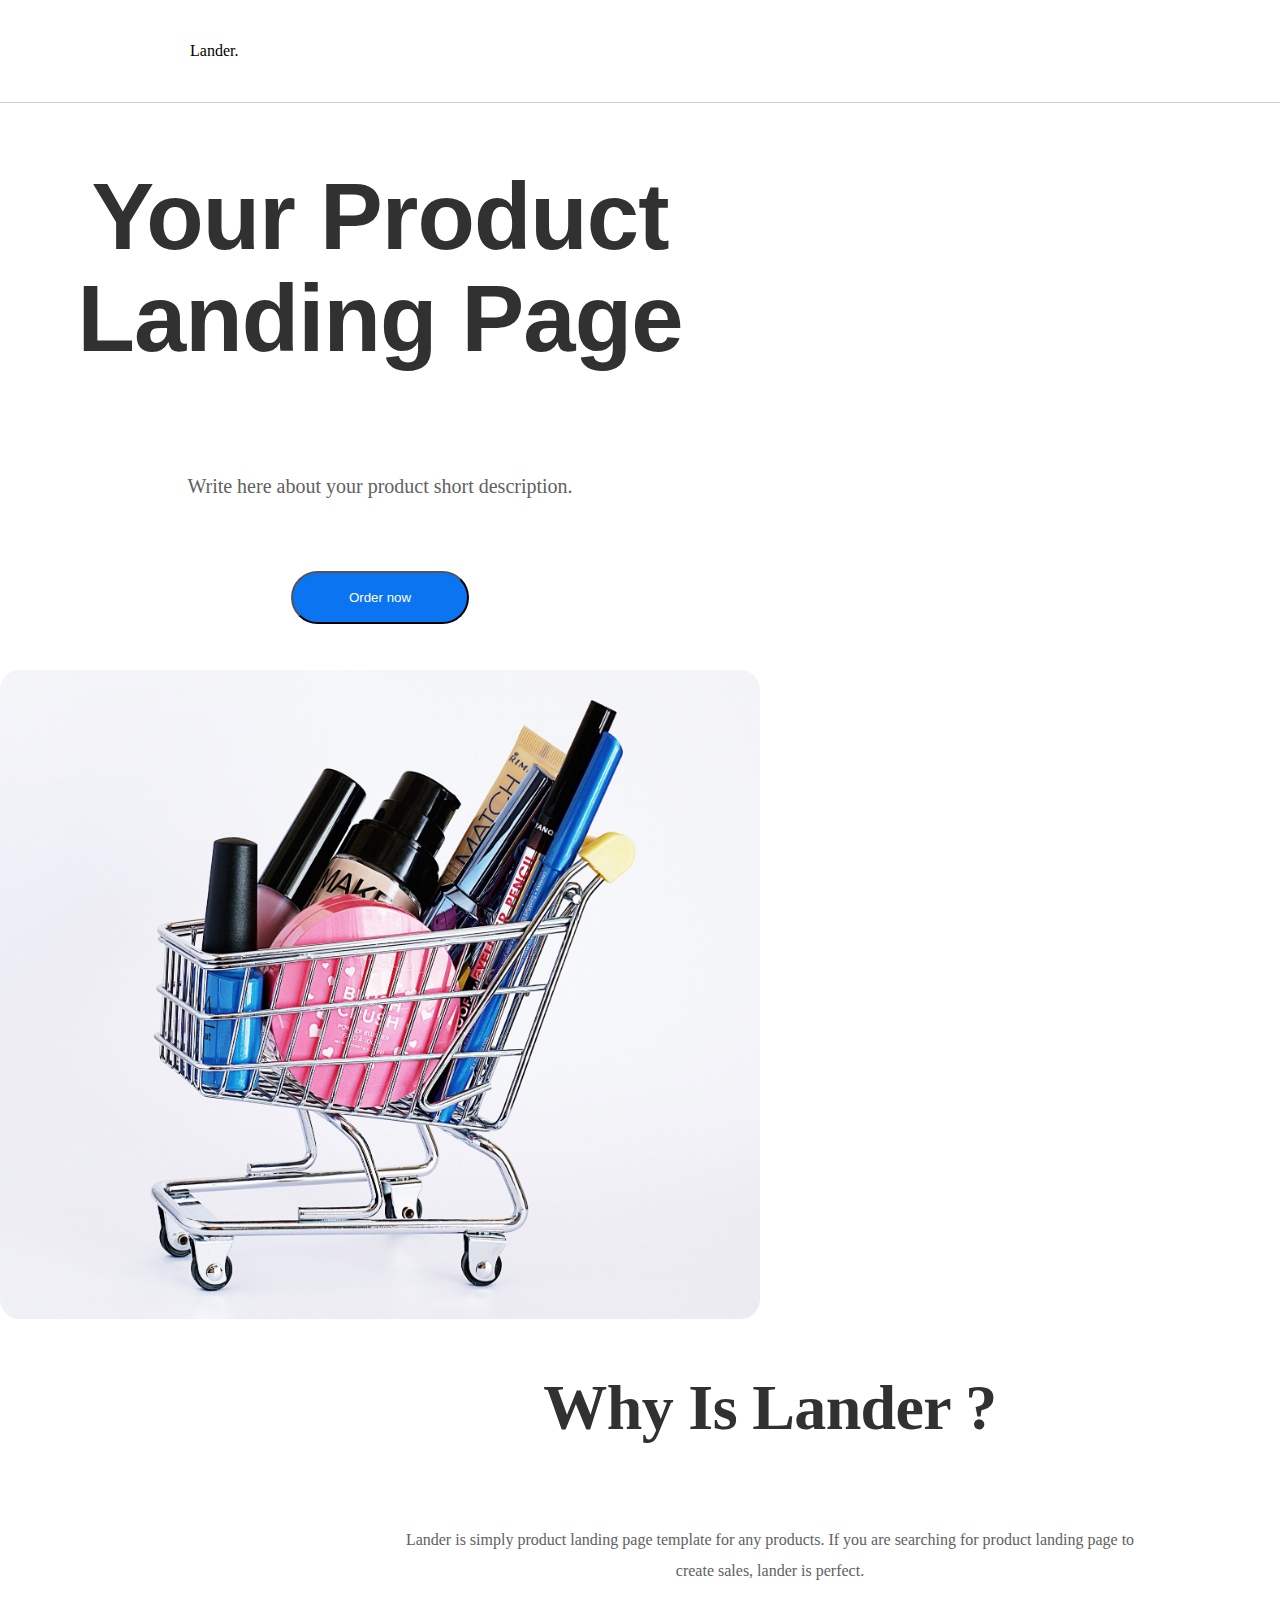
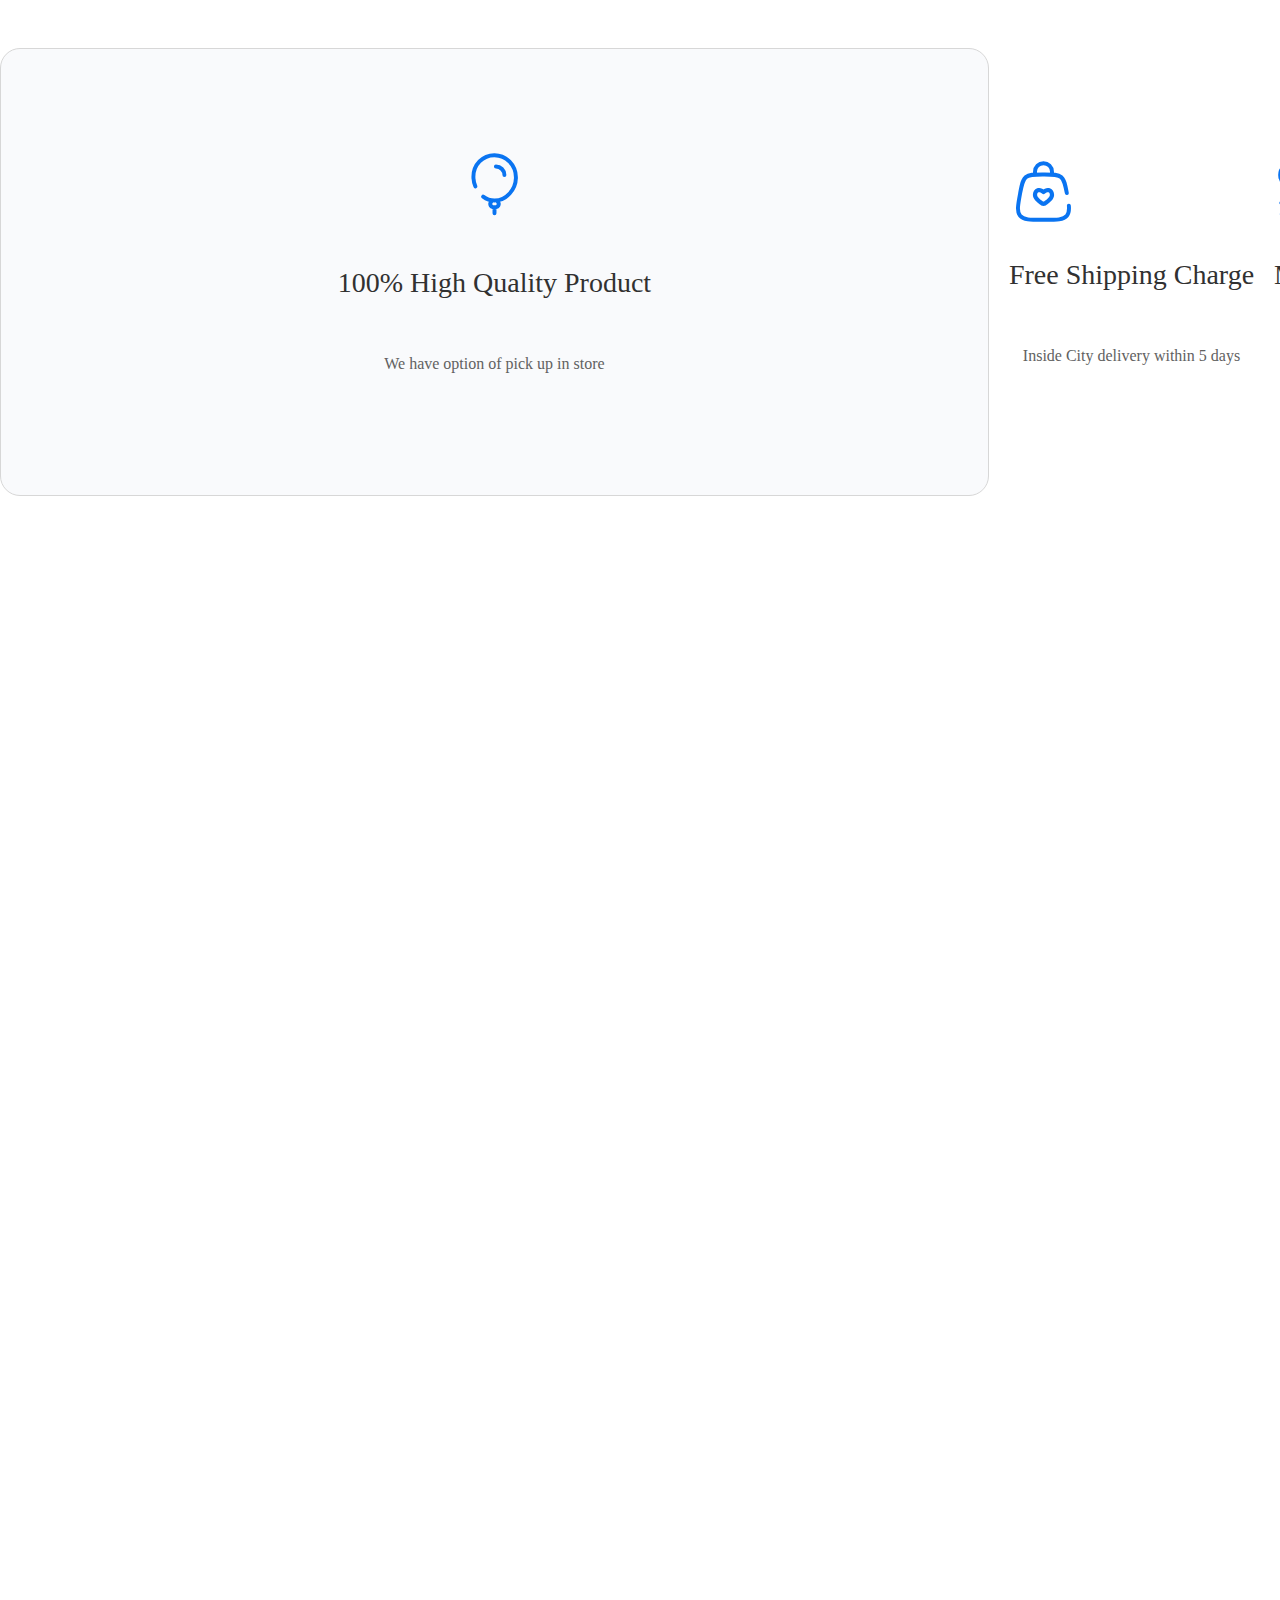
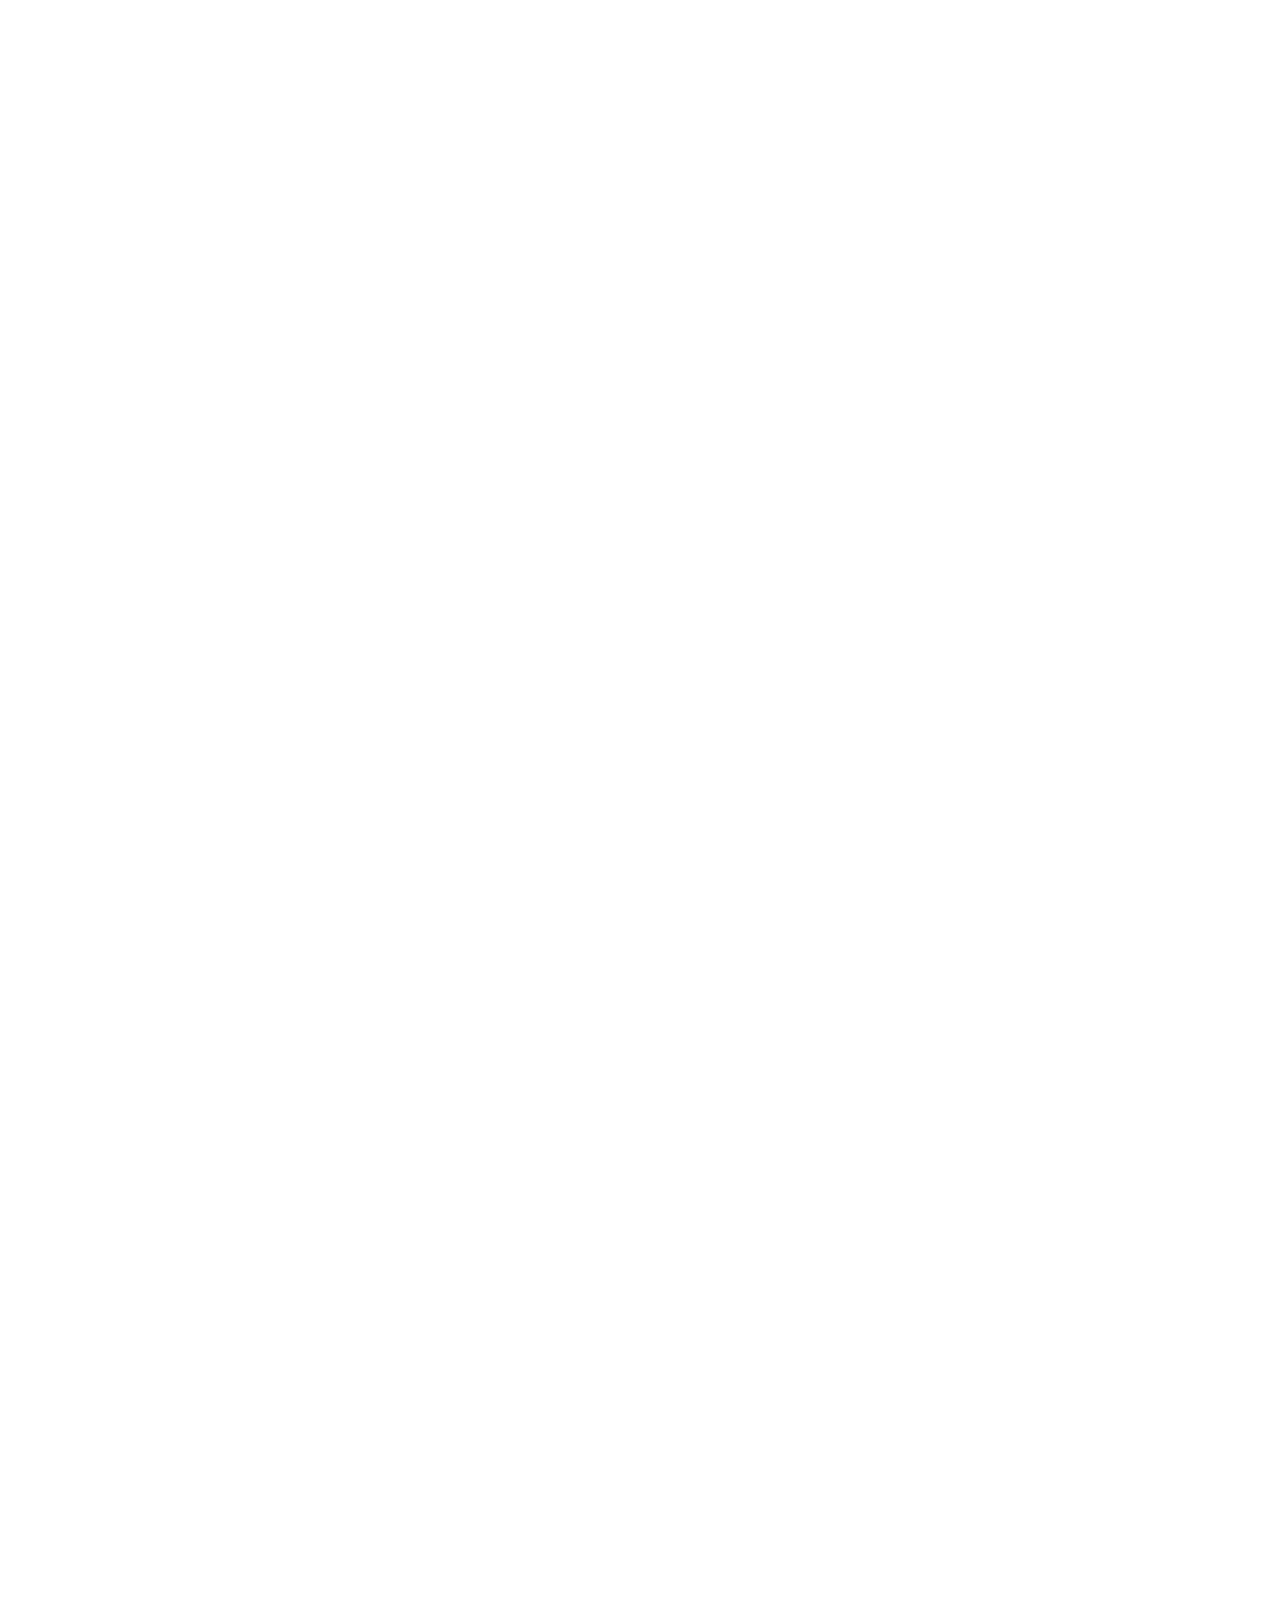
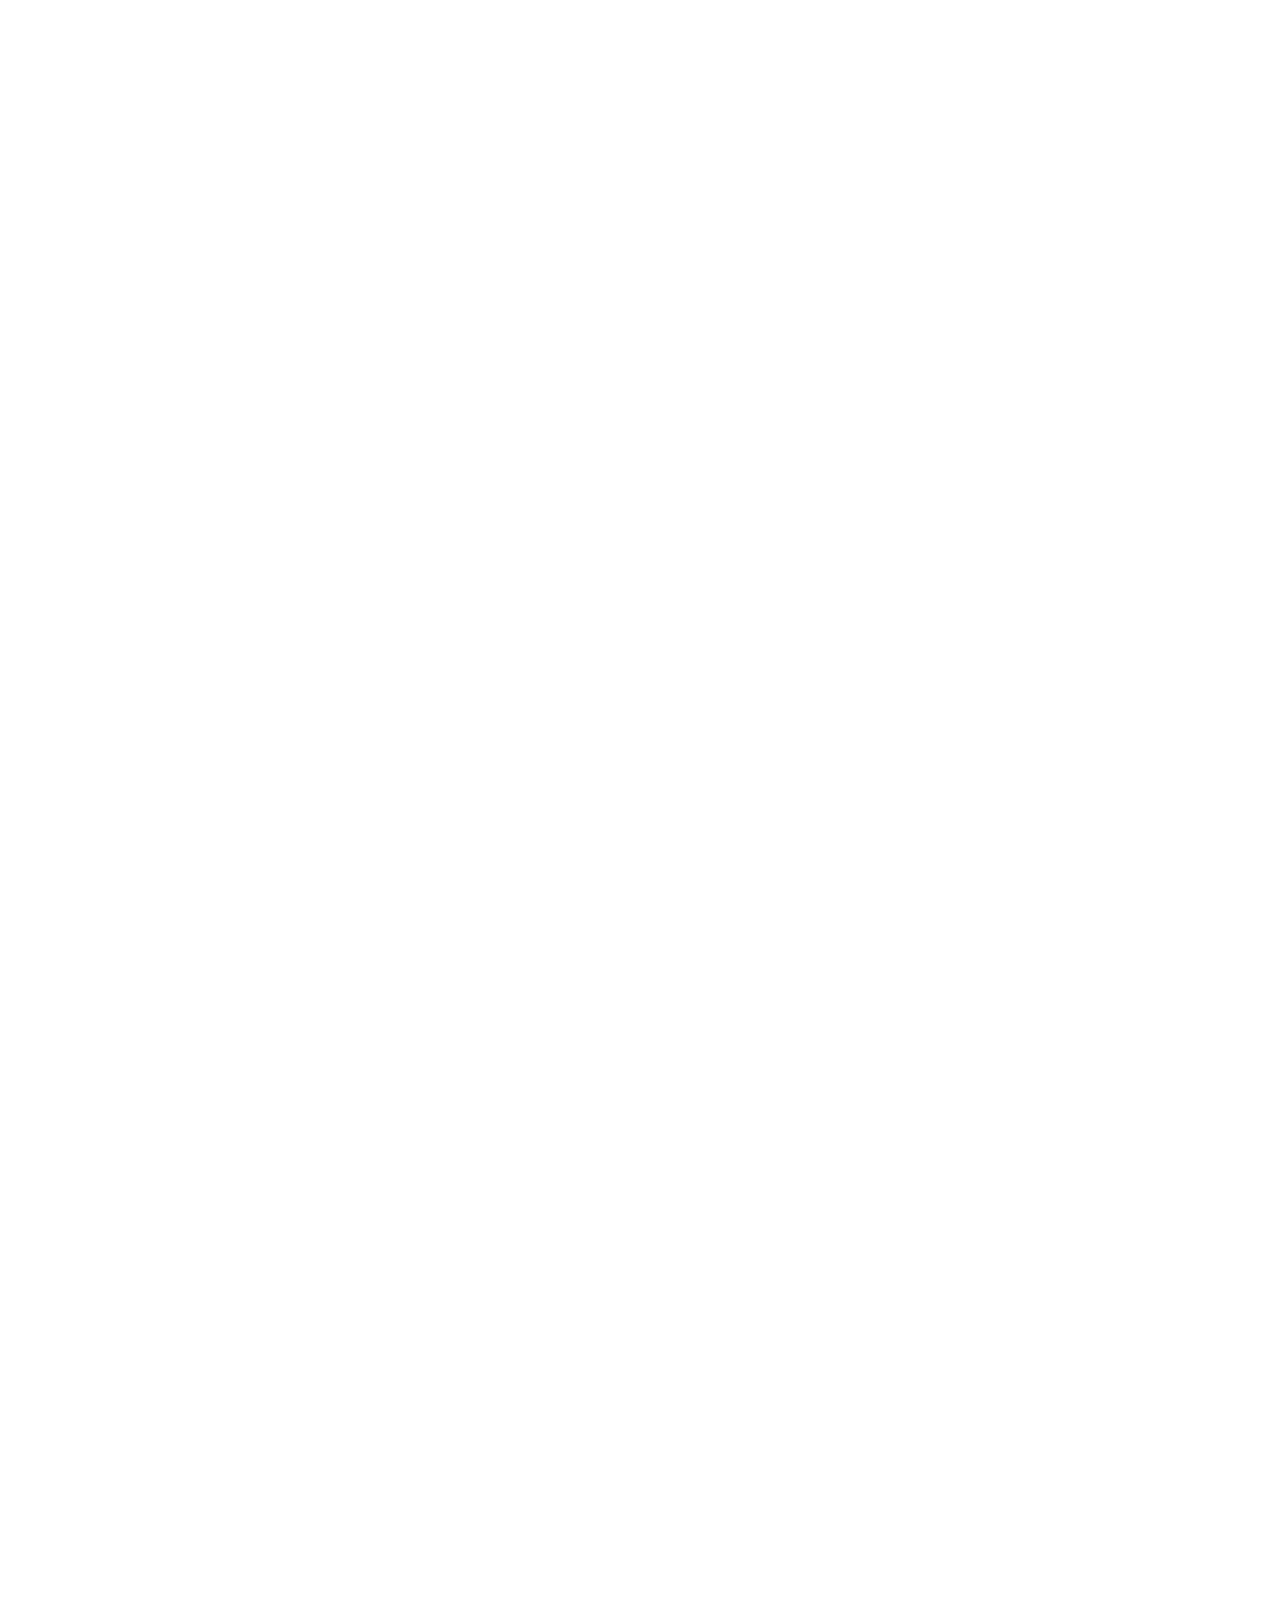
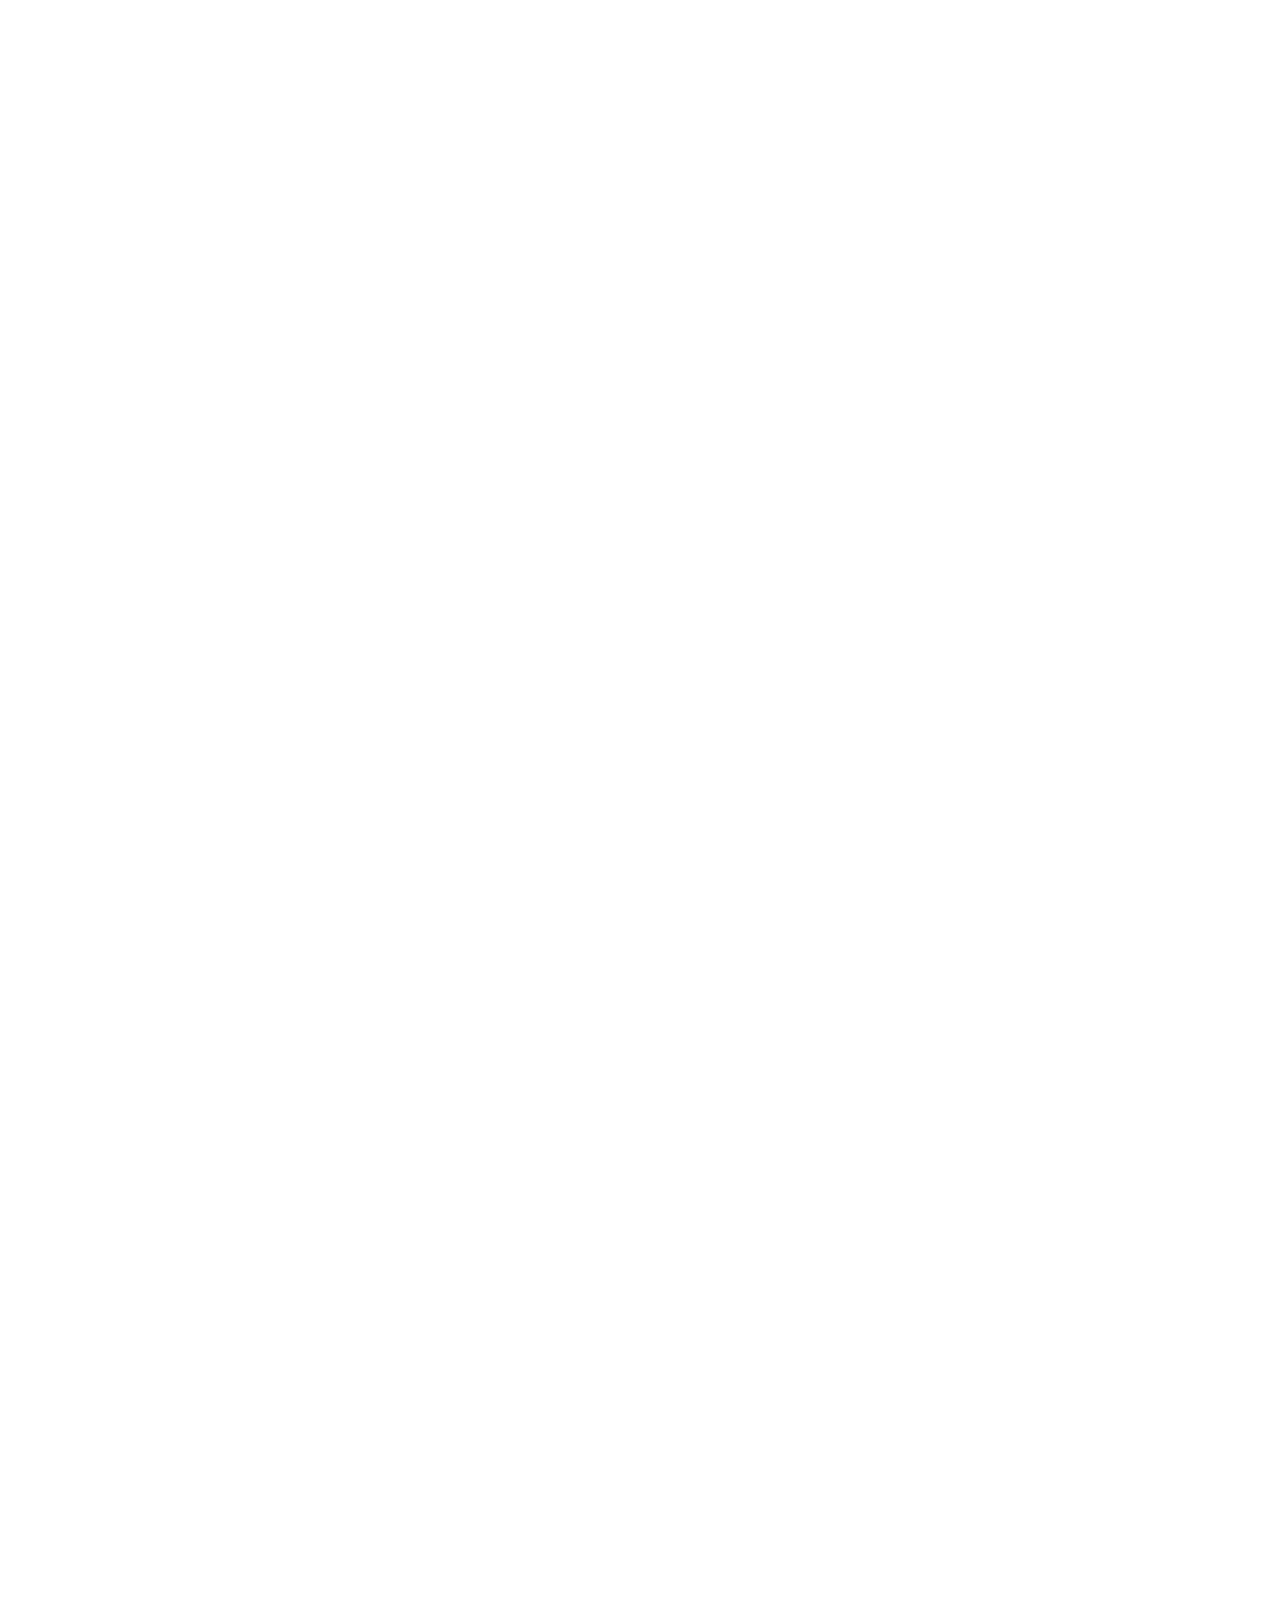
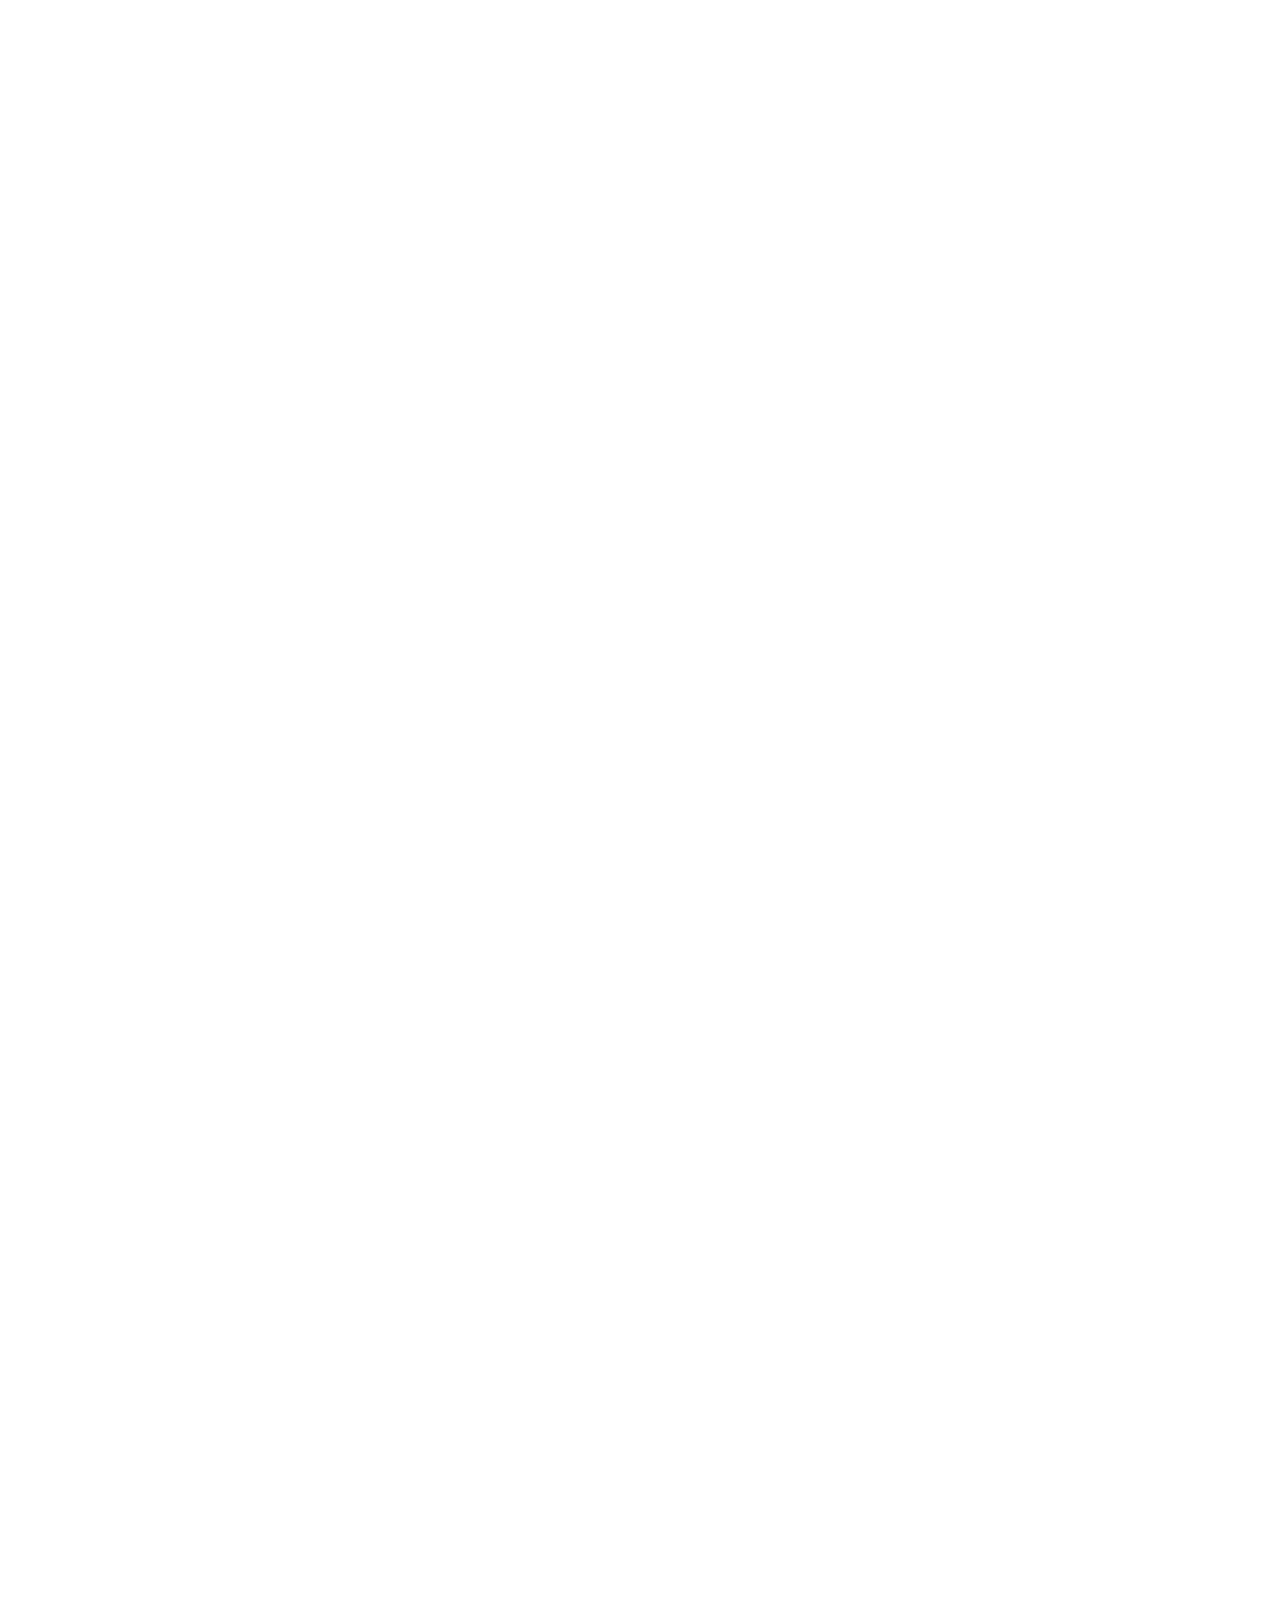
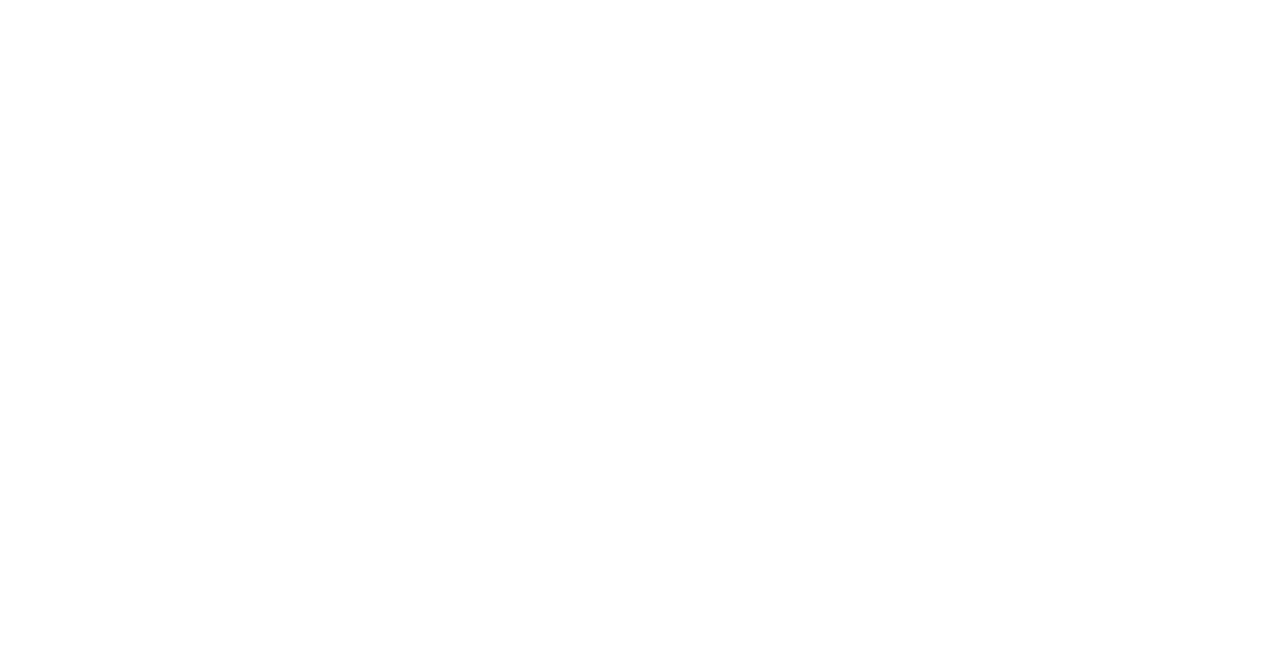
==== index2.html @ fe7ae841 "Restarted figma page" ====
<!DOCTYPE html>
<html lang="en">
<head>
    <meta charset="UTF-8">
    <meta name="viewport" content="width=device-width, initial-scale=1.0">
    <title>Figma Landing Page</title>
    <link rel="stylesheet" href="./styles2.css">
</head>
<body> <!-- 02_Lander -->
    <nav class="navbar">
        <div class="logo">
            Lander.
        </div>
        <div class="nav">
            <a href="">Home</a>
            <a href="">About</a>
            <a href="">Reviews</a>
            <a href="">Video</a>
            <a href="">Features</a>
            <a href="">Products</a>
            <a href="">Faqs</a>
            <a href="">Contact</a>
        </div>
    </nav>
    <div class="product_landing">
        <div class="product_landing--text_content">
            <div class="product_landing--text">
                <h1 class="product_landing--heading">Your Product Landing Page</h1>
                <p class="product_landing--paragraph">Write here about your product short description.</p>
            </div>
            <button class="product_landing--button">
                Order now
            </button>
            <img src="./images/shopping-cart-full-size.jpeg" alt="shopping cart" class="product_landing--image">
        </div>
    </div>
    <div class="why_is_lander">
        <div class="why_is_lander--text_content">
            <div class="why_is_lander--text">
                <h2 class="why_is_lander--heading">Why is lander ?</h2>
                <p class="why_is_lander--paragraph">
                    Lander is simply product landing page template for any products. If you are searching for product landing page to create
                    sales, lander is perfect.
                </p>
            </div>
        </div>
        <div class="why_is_lander--features">
            <div class="why_is_lander--features_box">
                <svg class="why_is_lander--features_box--icon" 
                    xmlns="http://www.w3.org/2000/svg" width="70" height="69" viewBox="0 0 70 69" fill="none">
                    <path
                        d="M23.4923 47.7458C26.7985 50.2183 30.7315 51.7133 34.9923 51.7507C46.9005 51.8485 56.825 40.4807 56.7273 28.1872C56.6324 15.8995 46.9005 5.84847 34.9923 5.75072C23.084 5.65297 13.5074 15.5372 13.6023 27.8307C13.6388 31.1091 14.3064 34.3498 15.5688 37.3757"
                        stroke="#0A74F1" stroke-width="4" stroke-linecap="round" />
                    <path
                        d="M45.0623 25.875C45.0361 23.5956 44.119 21.417 42.5072 19.8051C40.8953 18.1932 38.7166 17.2761 36.4373 17.25M34.9998 58.5063C35.9226 58.5063 36.3855 58.5062 36.7046 58.443C38.5849 58.075 39.7263 56.2235 39.1714 54.4467C39.0765 54.1449 38.858 53.751 38.421 52.9661M34.9998 58.5063C34.0769 58.5063 33.614 58.5062 33.2949 58.443C31.4146 58.075 30.2733 56.2235 30.8281 54.4467C30.923 54.1449 31.1415 53.751 31.5785 52.9661M34.9998 58.5063V64.6875"
                        stroke="#0A74F1" stroke-width="4" stroke-linecap="round" />
                </svg>
                <div class="why_is_lander--features_box--text">
                    <h3 class="why_is_lander--features_box--heading">100% high quality product</h3>
                    <p class="why_is_lander--features_box--paragraph">
                        We have option of pick up in store
                    </p>
                </div>
            </div>
            <div class="why_is_lander--features-box">
                <svg class="why_is_lander--features_box--icon" 
                    xmlns="http://www.w3.org/2000/svg" width="70" height="69" viewBox="0 0 70 69" fill="none">
                    <path
                        d="M35 35.0486L33.5079 36.6068C33.9093 36.9916 34.4439 37.2065 35 37.2065C35.5561 37.2065 36.0907 36.9916 36.4921 36.6068L35 35.0486ZM33.5223 43.8748C32.3234 42.9922 30.998 41.8911 29.9946 40.7324C28.9366 39.5077 28.5312 38.5561 28.5312 37.9408H24.2188C24.2188 40.1546 25.4866 42.1096 26.7344 43.5528C28.0367 45.0622 29.6496 46.3818 30.9721 47.3507L33.5223 43.8748ZM28.5312 37.9408C28.5312 36.2848 29.2874 35.5632 29.9457 35.3332C30.6645 35.0802 31.9985 35.1607 33.5108 36.6068L36.4921 33.4932C34.1203 31.2219 31.1418 30.3422 28.5198 31.2622C25.8345 32.2023 24.2188 34.7869 24.2188 37.9408H28.5312ZM39.025 47.3507C40.3475 46.3818 41.9632 45.0622 43.2656 43.5557C44.5134 42.1124 45.7812 40.1546 45.7812 37.9408H41.4688C41.4688 38.5561 41.0634 39.5077 40.0025 40.7324C39.002 41.8911 37.6766 42.9922 36.4777 43.8748L39.0279 47.3536L39.025 47.3507ZM45.7812 37.9408C45.7812 34.7869 44.1626 32.2023 41.4802 31.2622C38.8582 30.3422 35.8797 31.2219 33.5079 33.4932L36.4921 36.6068C38.0015 35.1607 39.3355 35.0802 40.0571 35.3332C40.7126 35.5632 41.4688 36.2819 41.4688 37.9408H45.7812ZM30.975 47.3507C32.033 48.1269 33.2232 49.0987 35 49.0987V44.7862C34.931 44.7862 34.885 44.7862 34.7297 44.6999C34.3102 44.4508 33.9068 44.1752 33.5223 43.8748L30.9721 47.3536L30.975 47.3507ZM36.4777 43.8748C36.0933 44.1772 35.69 44.4518 35.2702 44.7028C35.115 44.7862 35.069 44.7862 35 44.7862V49.0987C36.7767 49.0987 37.967 48.1298 39.025 47.3507L36.4777 43.8748Z"
                        fill="#0A74F1" />
                    <path
                        d="M26.3685 17.25V14.375C26.3685 12.0875 27.2772 9.89371 28.8947 8.2762C30.5122 6.6587 32.706 5.75 34.9935 5.75C37.281 5.75 39.4748 6.6587 41.0923 8.2762C42.7098 9.89371 43.6185 12.0875 43.6185 14.375V17.25M58.6375 36.0123C56.9528 27.0394 56.1133 22.5515 52.9163 19.9008C49.7279 17.25 45.1624 17.25 36.0285 17.25H33.9585C24.8275 17.25 20.262 17.25 17.0679 19.9008C13.8766 22.5515 13.0343 27.0394 11.3495 36.0123C8.98338 48.6306 7.80176 54.9384 11.2518 59.0956C14.7018 63.25 21.1188 63.25 33.9556 63.25H36.0314C48.8683 63.25 55.2881 63.25 58.7353 59.0956C60.7363 56.6806 61.179 53.5469 60.7363 48.875"
                        stroke="#0A74F1" stroke-width="4" stroke-linecap="round" />
                </svg>
                <div class="why_is_lander--features_box--text">
                    <h3 class="why_is_lander--features_box--heading">Free shipping charge</h3>
                    <p class="why_is_lander--features_box--paragraph">
                        Inside City delivery within 5 days
                    </p>
                </div>
            </div>
            <div class="why_is_lander--features-box">
                <svg class="why_is_lander--features_box--icon" 
                    xmlns="http://www.w3.org/2000/svg" width="70" height="69" viewBox="0 0 70 69" fill="none">
                    <path
                        d="M39.3132 21.9714L26.5798 9.23804C24.3464 7.00469 21.3174 5.75 18.1589 5.75C15.0005 5.75 11.9714 7.00469 9.73804 9.23804C7.50469 11.4714 6.25 14.5005 6.25 17.6589C6.25 20.8174 7.50469 23.8464 9.73804 26.0798L43.4244 59.7633C45.6578 61.9967 48.6869 63.2513 51.8453 63.2513C53.4092 63.2513 54.9578 62.9433 56.4026 62.3448C57.8475 61.7464 59.1603 60.8691 60.2662 59.7633C61.372 58.6575 62.2492 57.3446 62.8477 55.8998C63.4462 54.4549 63.7542 52.9063 63.7542 51.3424C63.7542 49.7785 63.4462 48.2299 62.8477 46.7851C62.2492 45.3402 61.372 44.0274 60.2662 42.9216L47.7369 30.3923"
                        stroke="#0A74F1" stroke-width="4" stroke-linecap="round" />
                    <path
                        d="M34.9957 51.3424L26.5748 59.7633C25.2973 61.0413 23.7458 62.0118 22.0377 62.6013C20.3296 63.1908 18.5097 63.3838 16.7159 63.1658C14.9222 62.9478 13.2015 62.3244 11.6844 61.3429C10.1672 60.3614 8.89332 59.0474 7.95919 57.5007M18.1539 34.5007L9.73306 42.9215C8.80731 43.8473 8.06556 44.8909 7.50781 46.0007M34.9957 17.6589L43.4166 9.23804C44.5224 8.1322 45.8352 7.25499 47.2801 6.65651C48.7249 6.05803 50.2735 5.75 51.8374 5.75C53.4013 5.75 54.9499 6.05803 56.3948 6.65651C57.8396 7.25499 59.1525 8.1322 60.2583 9.23804C61.3642 10.3439 62.2414 11.6567 62.8398 13.1016C63.4383 14.5464 63.7463 16.095 63.7463 17.6589C63.7463 19.2228 63.4383 20.7714 62.8398 22.2163C62.2414 23.6611 61.3642 24.9739 60.2583 26.0798L51.8346 34.5007"
                        stroke="#0A74F1" stroke-width="4" stroke-linecap="round" />
                    <path
                        d="M46.0465 37.0064C46.2662 37.2145 46.4419 37.4646 46.5633 37.7418C46.6847 38.019 46.7493 38.3177 46.7534 38.6203C46.7575 38.9229 46.7009 39.2232 46.5869 39.5036C46.473 39.7839 46.304 40.0386 46.0901 40.2526C45.8761 40.4666 45.6214 40.6355 45.341 40.7495C45.0607 40.8634 44.7603 40.92 44.4577 40.916C44.1552 40.9119 43.8564 40.8473 43.5792 40.7259C43.302 40.6045 43.052 40.4288 42.8438 40.2091C42.4377 39.7806 42.2149 39.2106 42.2228 38.6203C42.2307 38.03 42.4687 37.4661 42.8862 37.0487C43.3036 36.6313 43.8675 36.3933 44.4577 36.3854C45.048 36.3775 45.6181 36.6003 46.0465 37.0064ZM35.3745 26.3344C35.1643 26.1241 34.9146 25.9572 34.6398 25.8434C34.3651 25.7296 34.0706 25.671 33.7732 25.671C33.4758 25.671 33.1813 25.7296 32.9065 25.8434C32.6318 25.9572 32.3821 26.1241 32.1718 26.3344C31.9615 26.5447 31.7947 26.7943 31.6809 27.0691C31.5671 27.3438 31.5085 27.6383 31.5085 27.9357C31.5085 28.2331 31.5671 28.5276 31.6809 28.8024C31.7947 29.0772 31.9615 29.3268 32.1718 29.5371C32.5965 29.9618 33.1725 30.2004 33.7732 30.2004C34.3738 30.2004 34.9498 29.9618 35.3745 29.5371C35.7993 29.1124 36.0379 28.5364 36.0379 27.9357C36.0379 27.3351 35.7993 26.7591 35.3745 26.3344ZM48.7174 45.0132C48.9277 45.2235 49.0945 45.4732 49.2083 45.748C49.3222 46.0227 49.3807 46.3172 49.3807 46.6146C49.3807 46.912 49.3222 47.2065 49.2083 47.4813C49.0945 47.756 48.9277 48.0057 48.7174 48.216C48.5071 48.4263 48.2575 48.5931 47.9827 48.7069C47.7079 48.8207 47.4135 48.8793 47.116 48.8793C46.8186 48.8793 46.5242 48.8207 46.2494 48.7069C45.9746 48.5931 45.725 48.4263 45.5147 48.216C45.09 47.7913 44.8514 47.2152 44.8514 46.6146C44.8514 46.014 45.09 45.4379 45.5147 45.0132C45.9394 44.5885 46.5154 44.3499 47.116 44.3499C47.7167 44.3499 48.2927 44.5885 48.7174 45.0132ZM27.3705 23.6635C27.1599 23.453 26.9098 23.2861 26.6346 23.1722C26.3594 23.0584 26.0645 22.9999 25.7667 23C25.4689 23.0001 25.1741 23.0589 24.899 23.173C24.6239 23.2871 24.374 23.4543 24.1635 23.6649C23.953 23.8756 23.7861 24.1257 23.6722 24.4008C23.5584 24.676 23.4999 24.971 23.5 25.2688C23.5001 25.5666 23.5589 25.8614 23.673 26.1365C23.7871 26.4116 23.9542 26.6615 24.1649 26.872C24.5904 27.2971 25.1673 27.5357 25.7688 27.5355C26.3702 27.5352 26.9469 27.296 27.372 26.8705C27.7971 26.4451 28.0357 25.8682 28.0355 25.2667C28.0352 24.6653 27.796 24.0886 27.3705 23.6635ZM38.0425 34.3384C38.4673 34.7627 38.706 35.3384 38.7063 35.9387C38.7066 36.5391 38.4683 37.115 38.044 37.5397C37.6197 37.9644 37.044 38.2031 36.4436 38.2034C35.8433 38.2037 35.2674 37.9654 34.8427 37.5411C34.418 37.1168 34.1792 36.5411 34.1789 35.9408C34.1787 35.3404 34.4169 34.7645 34.8412 34.3398C35.2656 33.9151 35.8412 33.6763 36.4416 33.6761C37.042 33.6758 37.6178 33.914 38.0425 34.3384ZM40.7105 42.3452C40.9347 42.5523 41.1148 42.8025 41.2399 43.0808C41.365 43.3592 41.4326 43.66 41.4386 43.9651C41.4446 44.2702 41.3889 44.5734 41.2748 44.8564C41.1607 45.1395 40.9906 45.3966 40.7747 45.6122C40.5589 45.8279 40.3016 45.9978 40.0185 46.1116C39.7353 46.2254 39.4321 46.2809 39.127 46.2746C38.8219 46.2683 38.5212 46.2005 38.2429 46.0751C37.9647 45.9498 37.7146 45.7695 37.5078 45.5451C37.1112 45.1149 36.8965 44.548 36.9085 43.963C36.9205 43.3781 37.1584 42.8204 37.5723 42.4069C37.9862 41.9934 38.544 41.756 39.129 41.7445C39.714 41.733 40.2807 41.9483 40.7105 42.3452ZM30.0385 31.6704C29.8283 31.4601 29.5786 31.2932 29.3038 31.1794C29.0291 31.0656 28.7346 31.007 28.4372 31.007C28.1398 31.007 27.8453 31.0656 27.5705 31.1794C27.2958 31.2932 27.0461 31.4601 26.8358 31.6704C26.6255 31.8807 26.4587 32.1303 26.3449 32.4051C26.2311 32.6798 26.1725 32.9743 26.1725 33.2717C26.1725 33.5691 26.2311 33.8636 26.3449 34.1384C26.4587 34.4132 26.6255 34.6628 26.8358 34.8731C27.2605 35.2978 27.8365 35.5364 28.4372 35.5364C29.0378 35.5364 29.6138 35.2978 30.0385 34.8731C30.4633 34.4484 30.7019 33.8724 30.7019 33.2717C30.7019 32.6711 30.4633 32.0951 30.0385 31.6704Z"
                        fill="#0A74F1" />
                </svg>
                <div class="why_is_lander--features_box--text">
                    <h3 class="why_is_lander--features_box--heading">Money back guarantee</h3>
                    <p class="why_is_lander--features_box--paragraph">
                        We will take return in some cases
                    </p>
                </div>
            </div>
        </div>
    </div>
</body>
</html>
---- styles2.css ----
body {
    margin: 0;
    width: 1920px;
    height: 10264px;
    box-sizing: border-box;
}

.navbar {
    display: flex;
    width: 1920px;
    height: 102px;
    padding: 0px 190px;
    justify-content: space-between;
    align-items: center;
    flex-shrink: 0;
    border-bottom: 1px solid #d1d1d1;
}

.logo {
    display: flex;
    justify-content: flex-end;
    align-items: center;
}

.nav {
    display: flex;
    justify-content: center;
    align-items: center;
    gap: 50px;
}

.navlink-active {
    width: 51px;
    height: 4px;
    flex-shrink: 0;
    background-color: #0A74f1;
}

.product_landing {
    display: inline-flex;
    align-items: center;
    gap: 20px;
}

.product_landing--text_content {
    display: flex;
    width: 760px;
    flex-direction: column;
    justify-content: center;
    align-items: center;
    gap: 46px;
}

.product_landing--text {
    display: flex;
    flex-direction: column;
    align-items: flex-start;
    gap: 14px;
    align-self: stretch;
}

.product_landing--heading {
    color: #313131;
    text-align: center;
    font-family: Poppins, sans-serif;
    font-size: 94px;
    font-style: normal;
    font-weight: 600;
    line-height: 109%;
    letter-spacing: -0.94px;
    text-transform: capitalize;
    align-self: stretch;
}

.product_landing--paragraph {
    align-self: stretch;
    color: #616161;
    text-align: center;
    font-family: Poppins;
    font-size: 20px;
    font-style: normal;
    font-weight: 400;
    line-height: 188%;
    /* 37.6px */
}

.product_landing--button {
    display: flex;
    padding: 17px 56px;
    justify-content: center;
    align-items: center;
    gap: 4px;
    border-radius: 70px;
    background: #0A74F1;
    color: #FFF;
    /* --- for button text ---
    text-align: center;
    font-family: Poppins;
    font-size: 20px;
    font-style: normal;
    font-weight: 500;
    line-height: 188%;*/
    /* 37.6px *//*
    letter-spacing: 1.8px;
    text-transform: uppercase;*/
}

.product_landing--image {
    width: 760px;
    height: 649px;
    border-radius: 20px;
    /* background: url(<path-to-image>), lightgray 50% / cover no-repeat; */
}

.why_is_lander {
    display: inline-flex;
    flex-direction: column;
    align-items: center;
    gap: 46px;
}

.why_is_lander--text_content {
    display: flex;
    width: 760px;
    flex-direction: column;
    justify-content: center;
    align-items: center;
    gap: 46px;
}

.why_is_lander--text {
    display: flex;
    flex-direction: column;
    align-items: flex-start;
    gap: 14px;
    align-self: stretch;
}

.why_is_lander--heading {
    align-self: stretch;
    color: #313131;
    text-align: center;
    font-family: Poppins;
    font-size: 64px;
    font-style: normal;
    font-weight: 600;
    line-height: 109%;
    /* 69.76px */
    letter-spacing: -0.64px;
    text-transform: capitalize;
}

.why_is_lander--paragraph {
    align-self: stretch;
    color: #616161;
    text-align: center;
    font-family: Poppins;
    font-size: 16px;
    font-style: normal;
    font-weight: 400;
    line-height: 188%;
    /* 30.08px */
}

.why_is_lander--features {
    display: flex;
    width: 1540px;
    justify-content: center;
    align-items: center;
    gap: 20px;
}

.why_is_lander--features_box {
    display: flex;
    padding: 100px 40px;
    flex-direction: column;
    align-items: center;
    gap: 20px;
    flex: 1 0 0;
    border-radius: 20px;
    border: 1px solid #D7D7D7;
    background: #F9FAFC;
}

.why_is_lander--features_box--icon {
    width: 69px;
    height: 69px;
}

.why_is_lander--features_box--text {
    display: flex;
    flex-direction: column;
    align-items: center;
    gap: 6px;
    align-self: stretch;
}

.why_is_lander--features_box--heading {
    align-self: stretch;
    color: #313131;
    text-align: center;
    font-family: Poppins;
    font-size: 28px;
    font-style: normal;
    font-weight: 500;
    line-height: 33px;
    /* 117.857% */
    text-transform: capitalize;
}

.why_is_lander--features_box--paragraph {
    align-self: stretch;
    color: #616161;
    text-align: center;
    font-family: Poppins;
    font-size: 16px;
    font-style: normal;
    font-weight: 400;
    line-height: 188%;
    /* 30.08px */
}
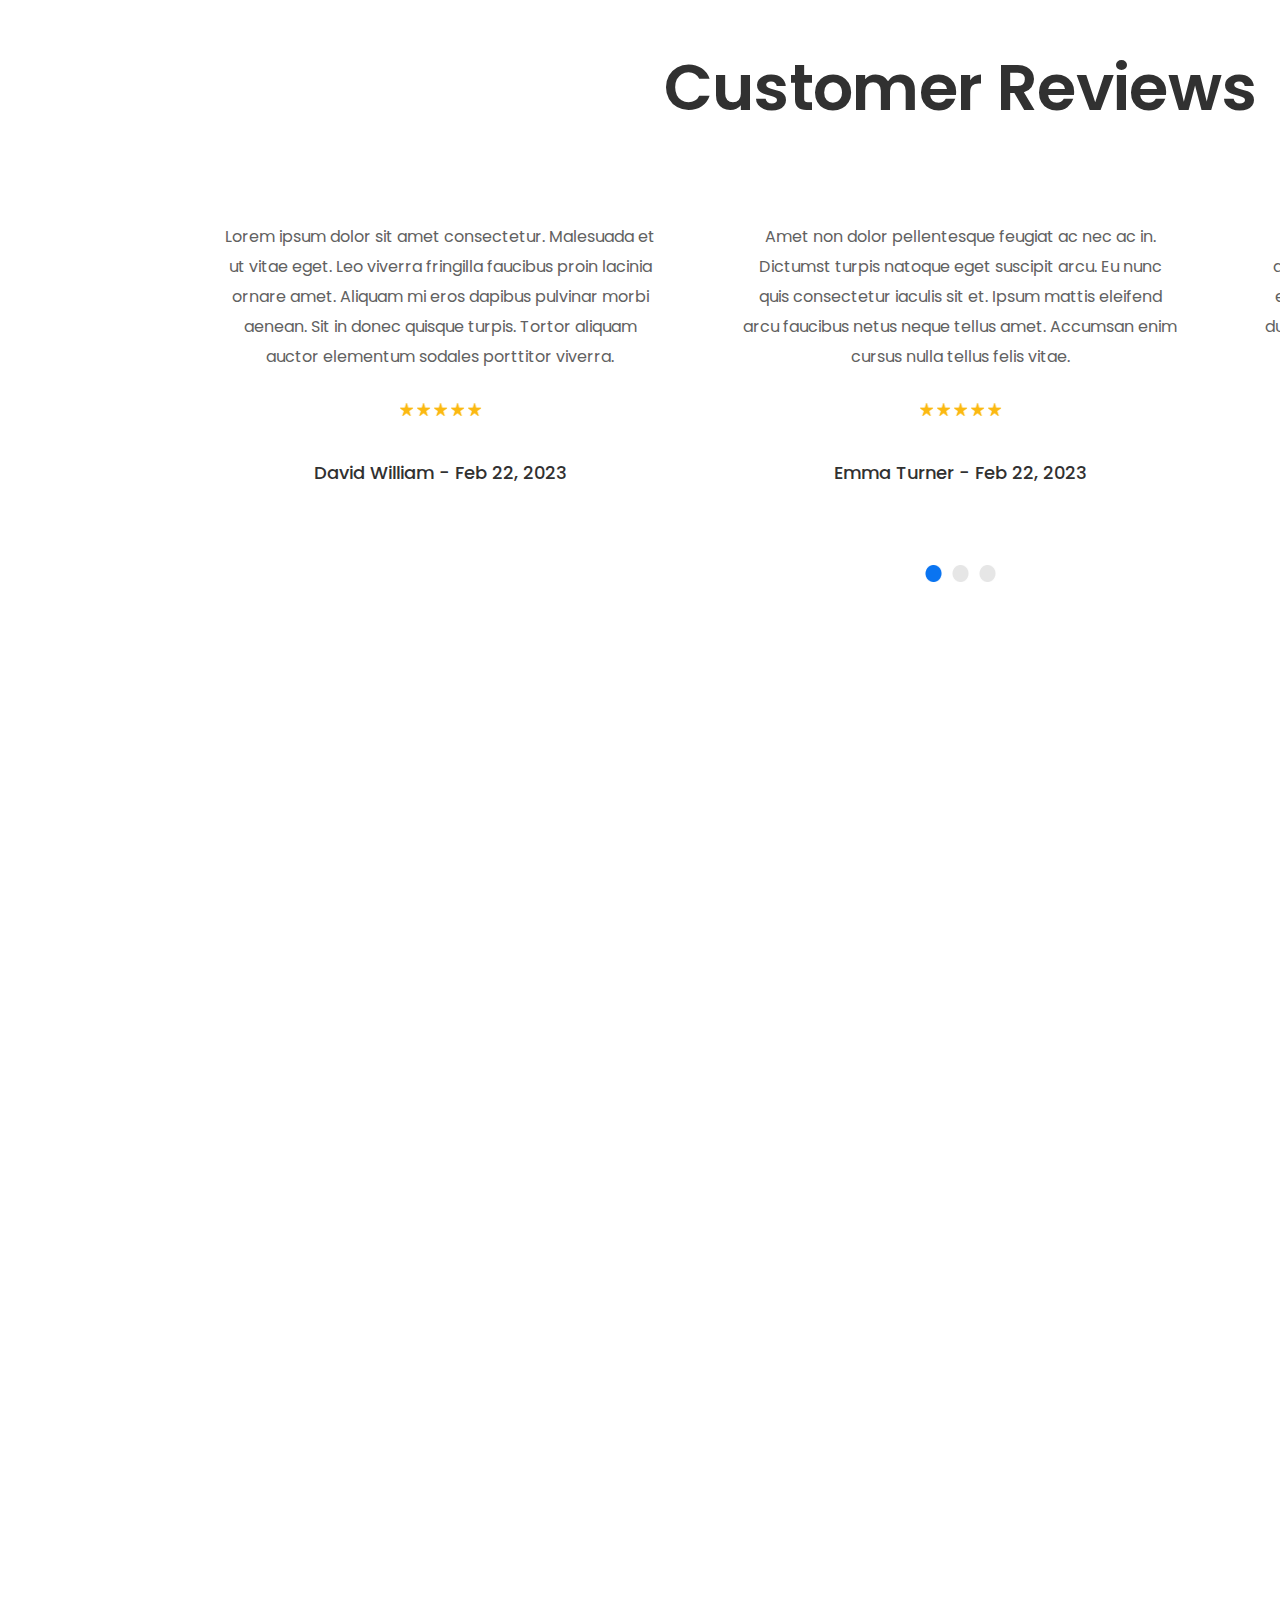
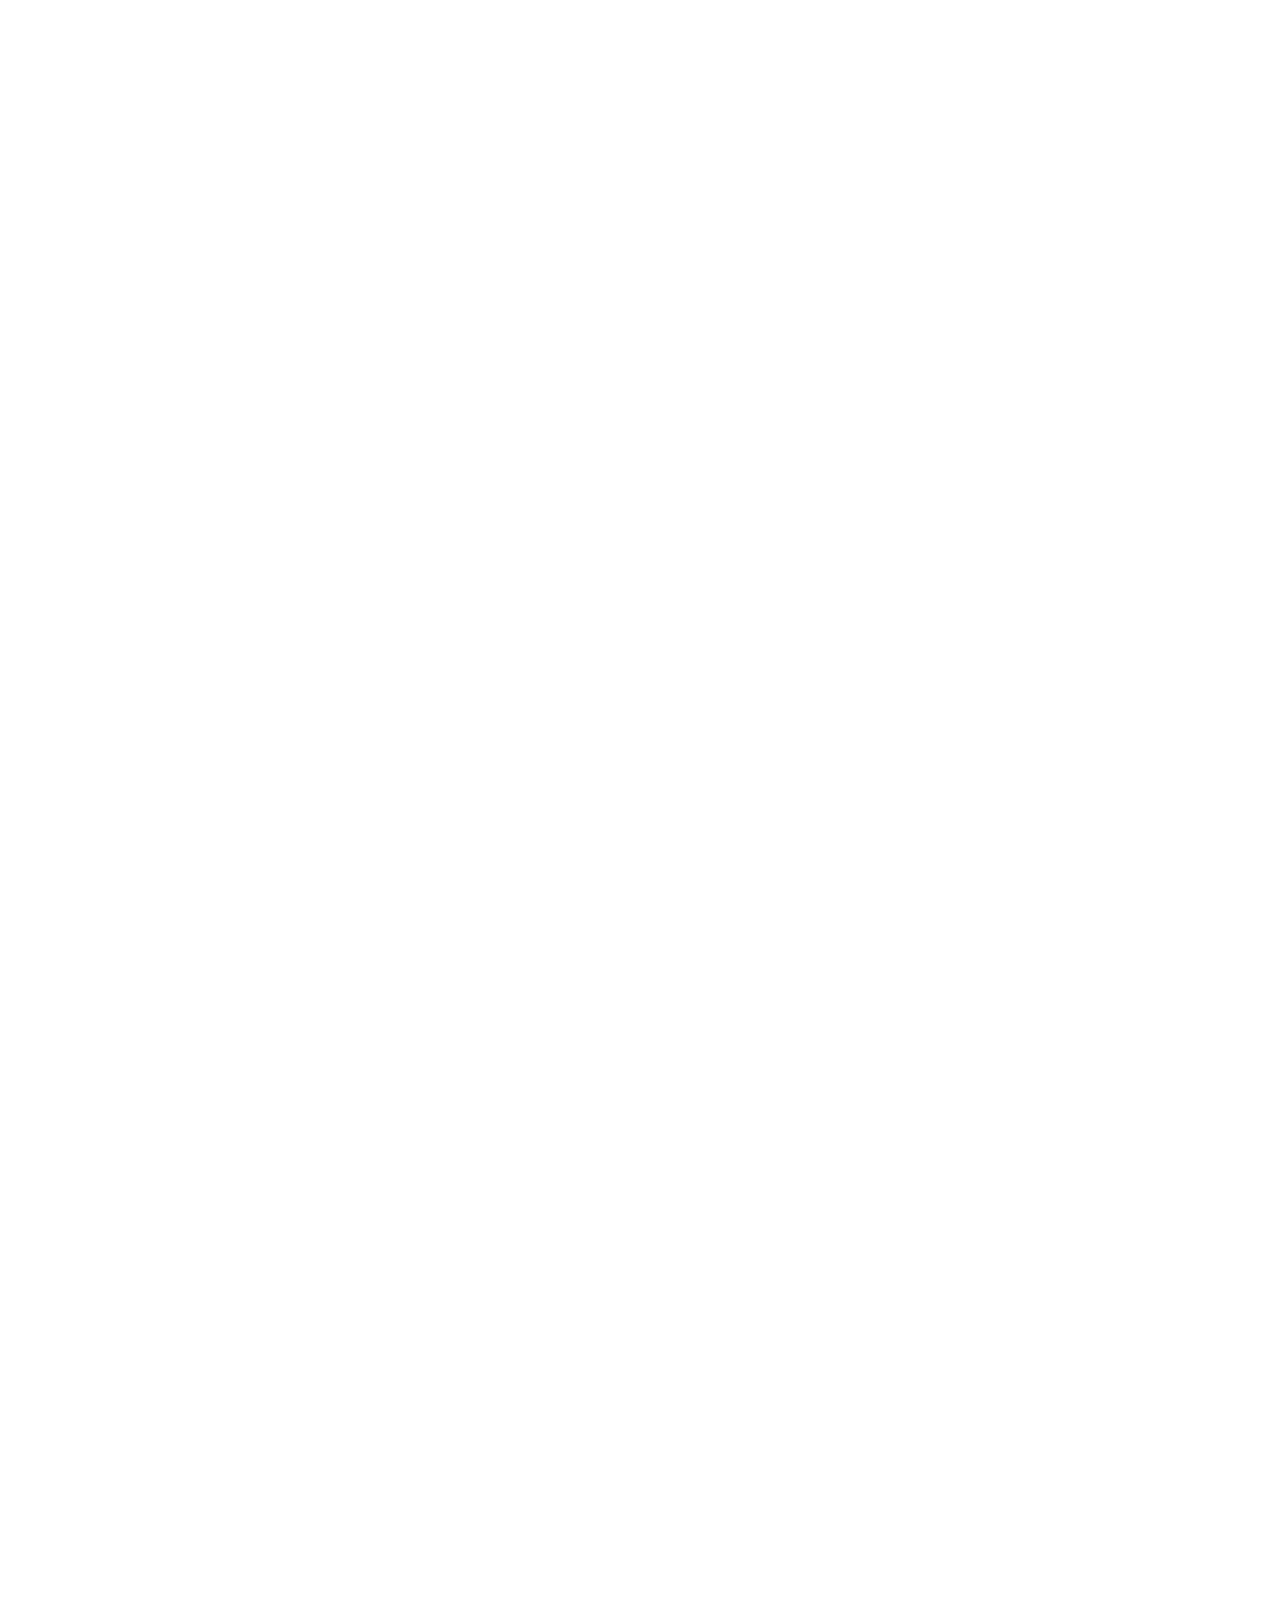
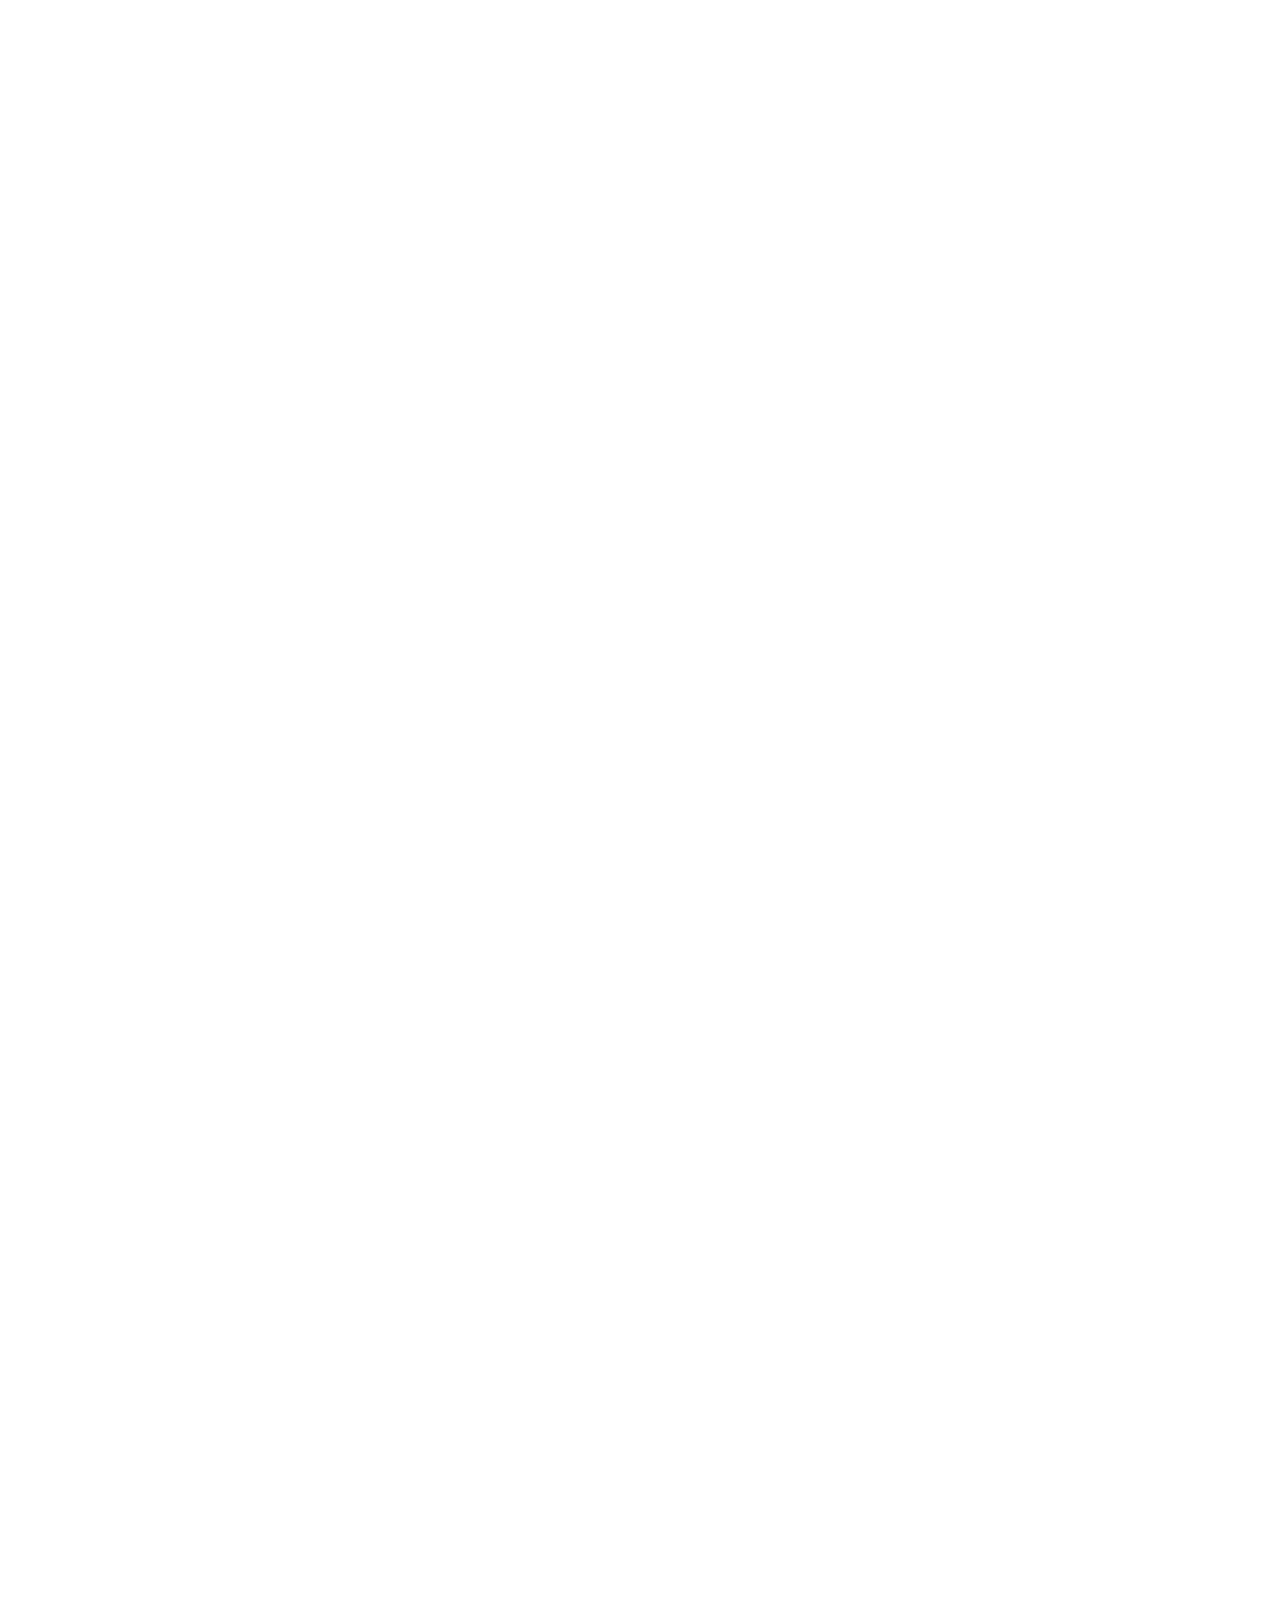
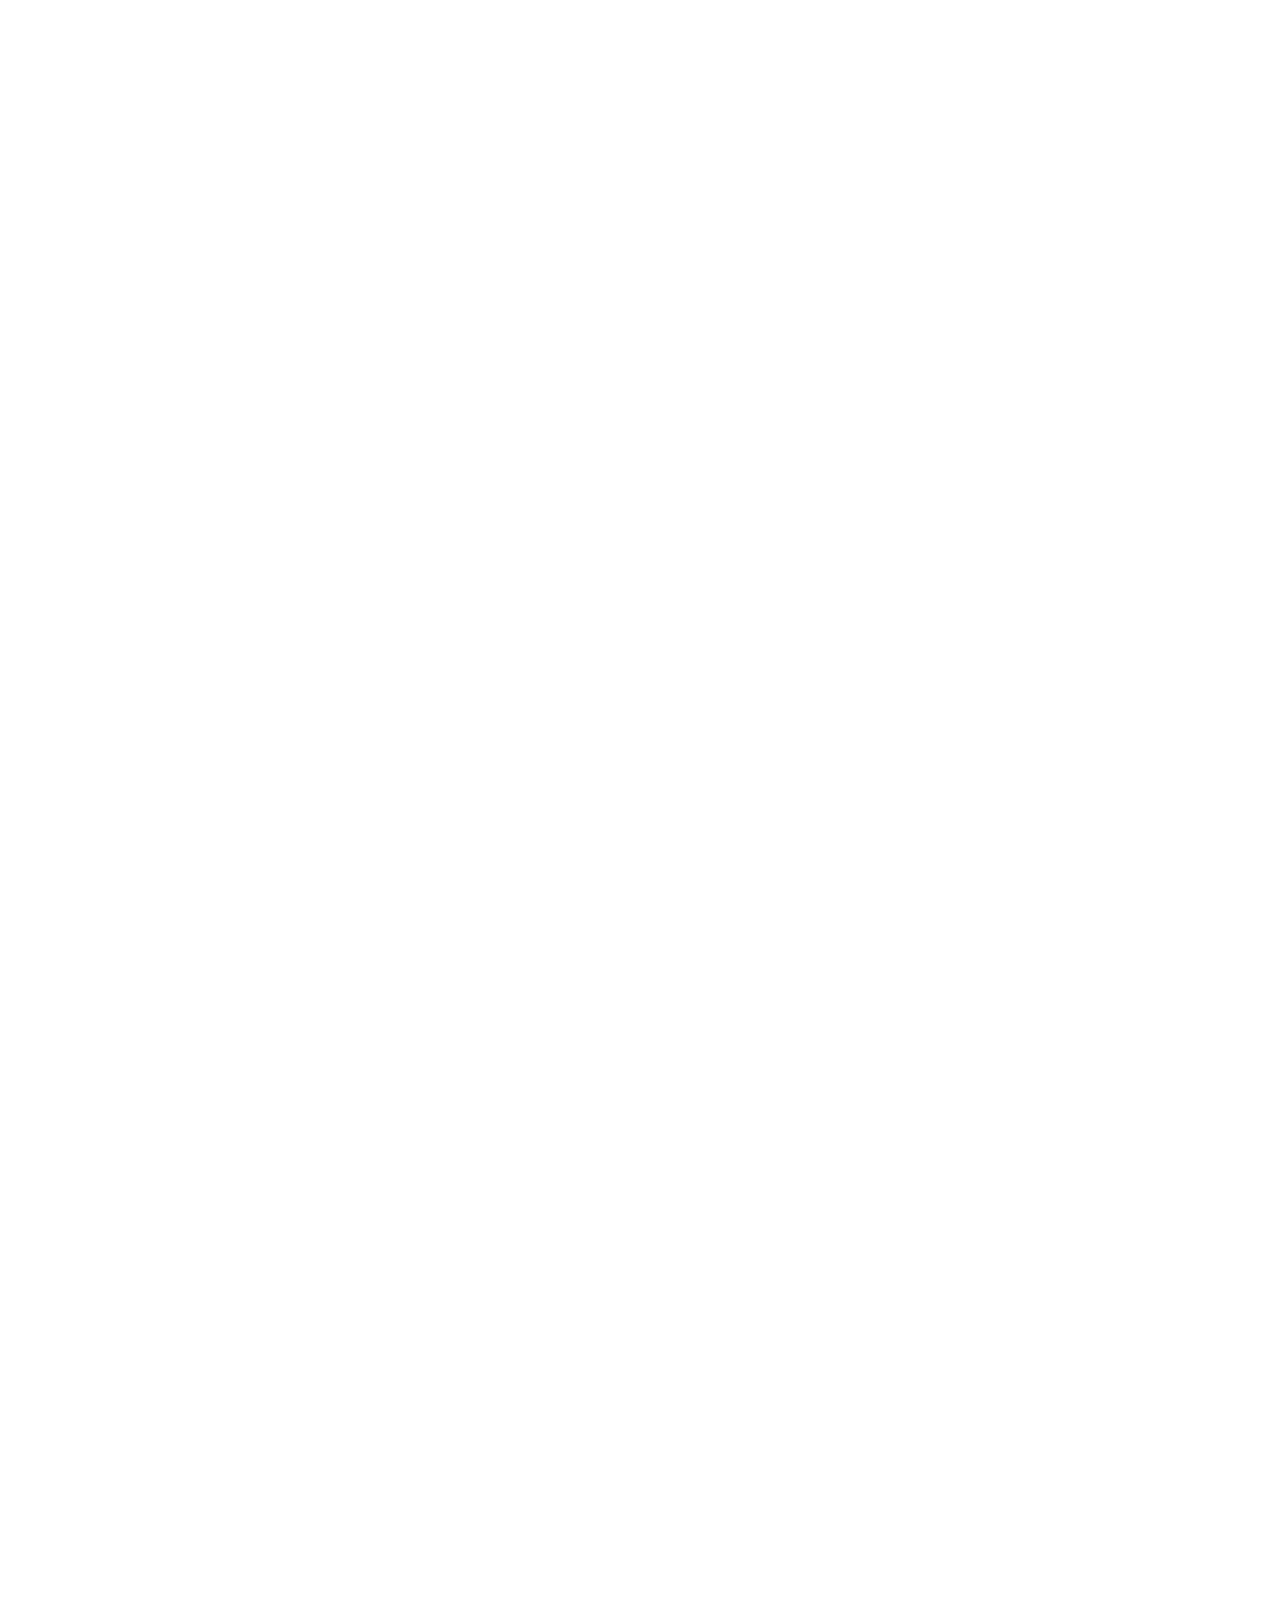
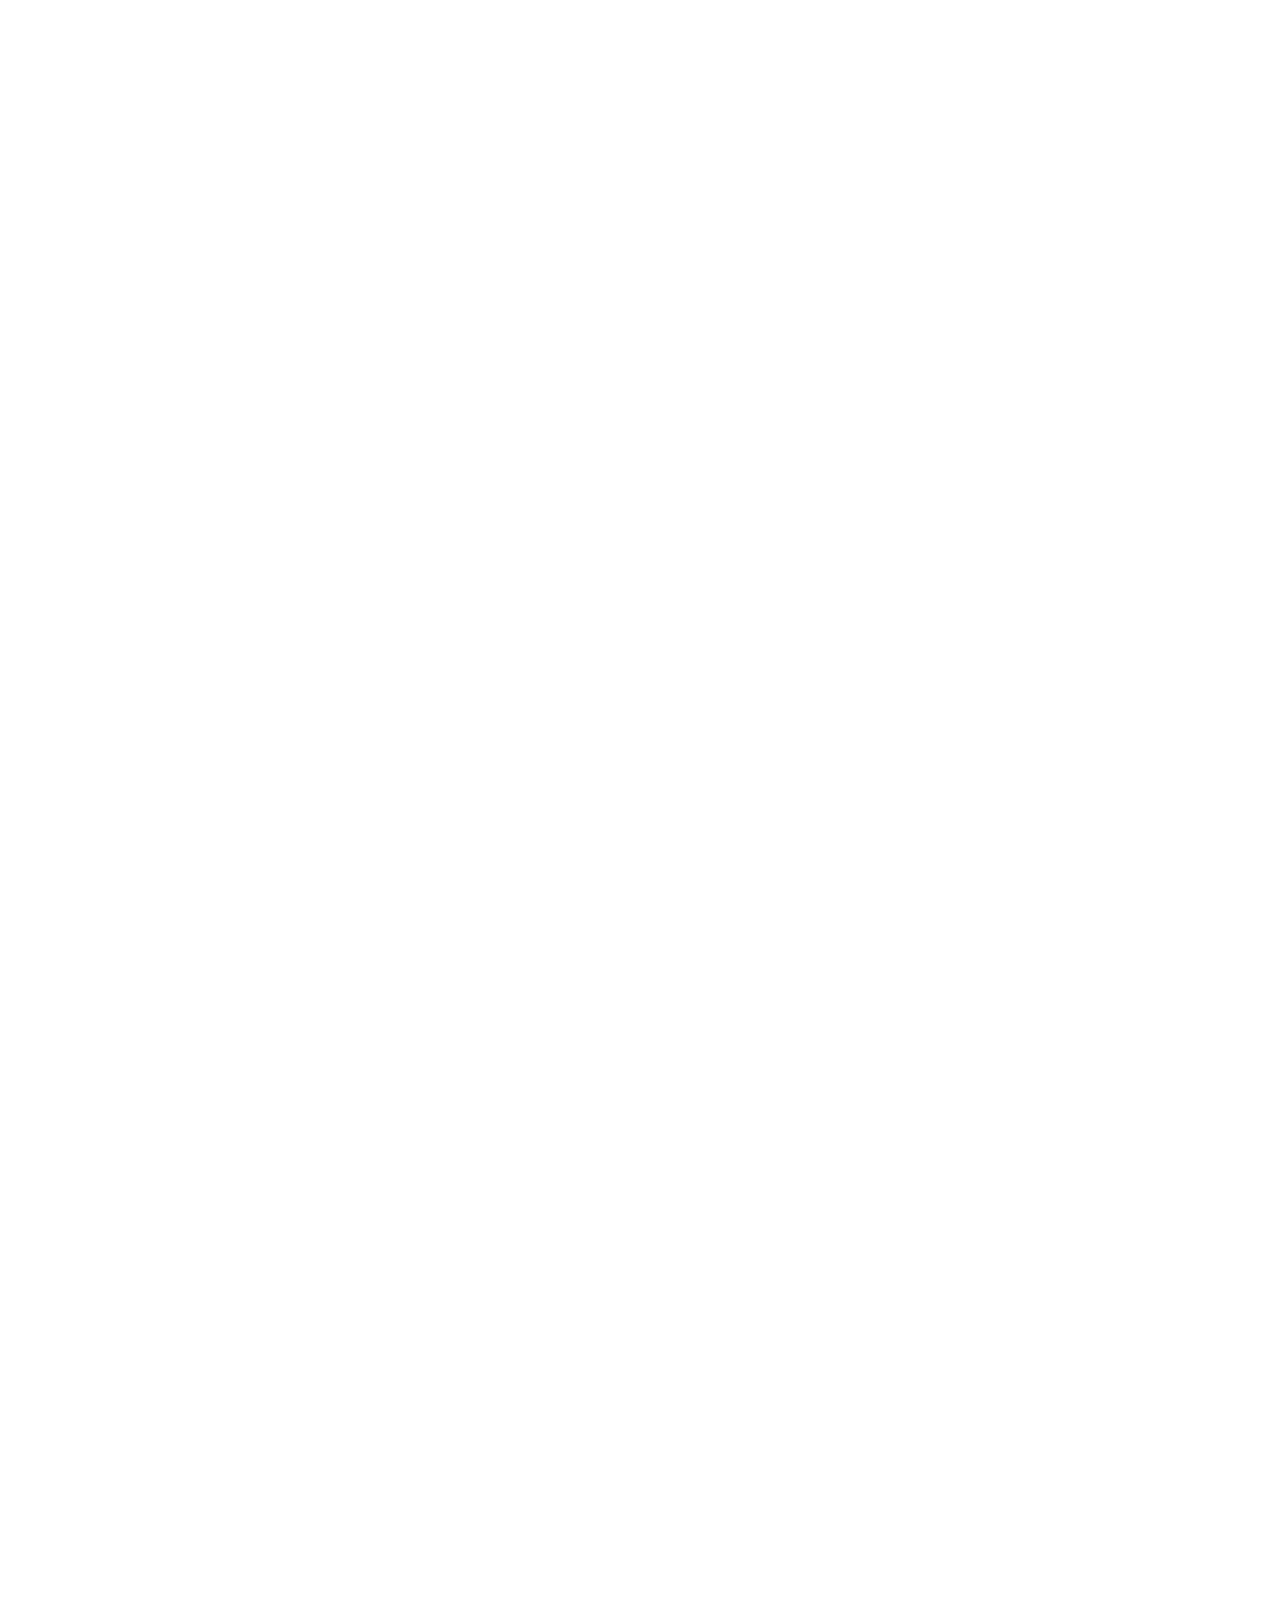
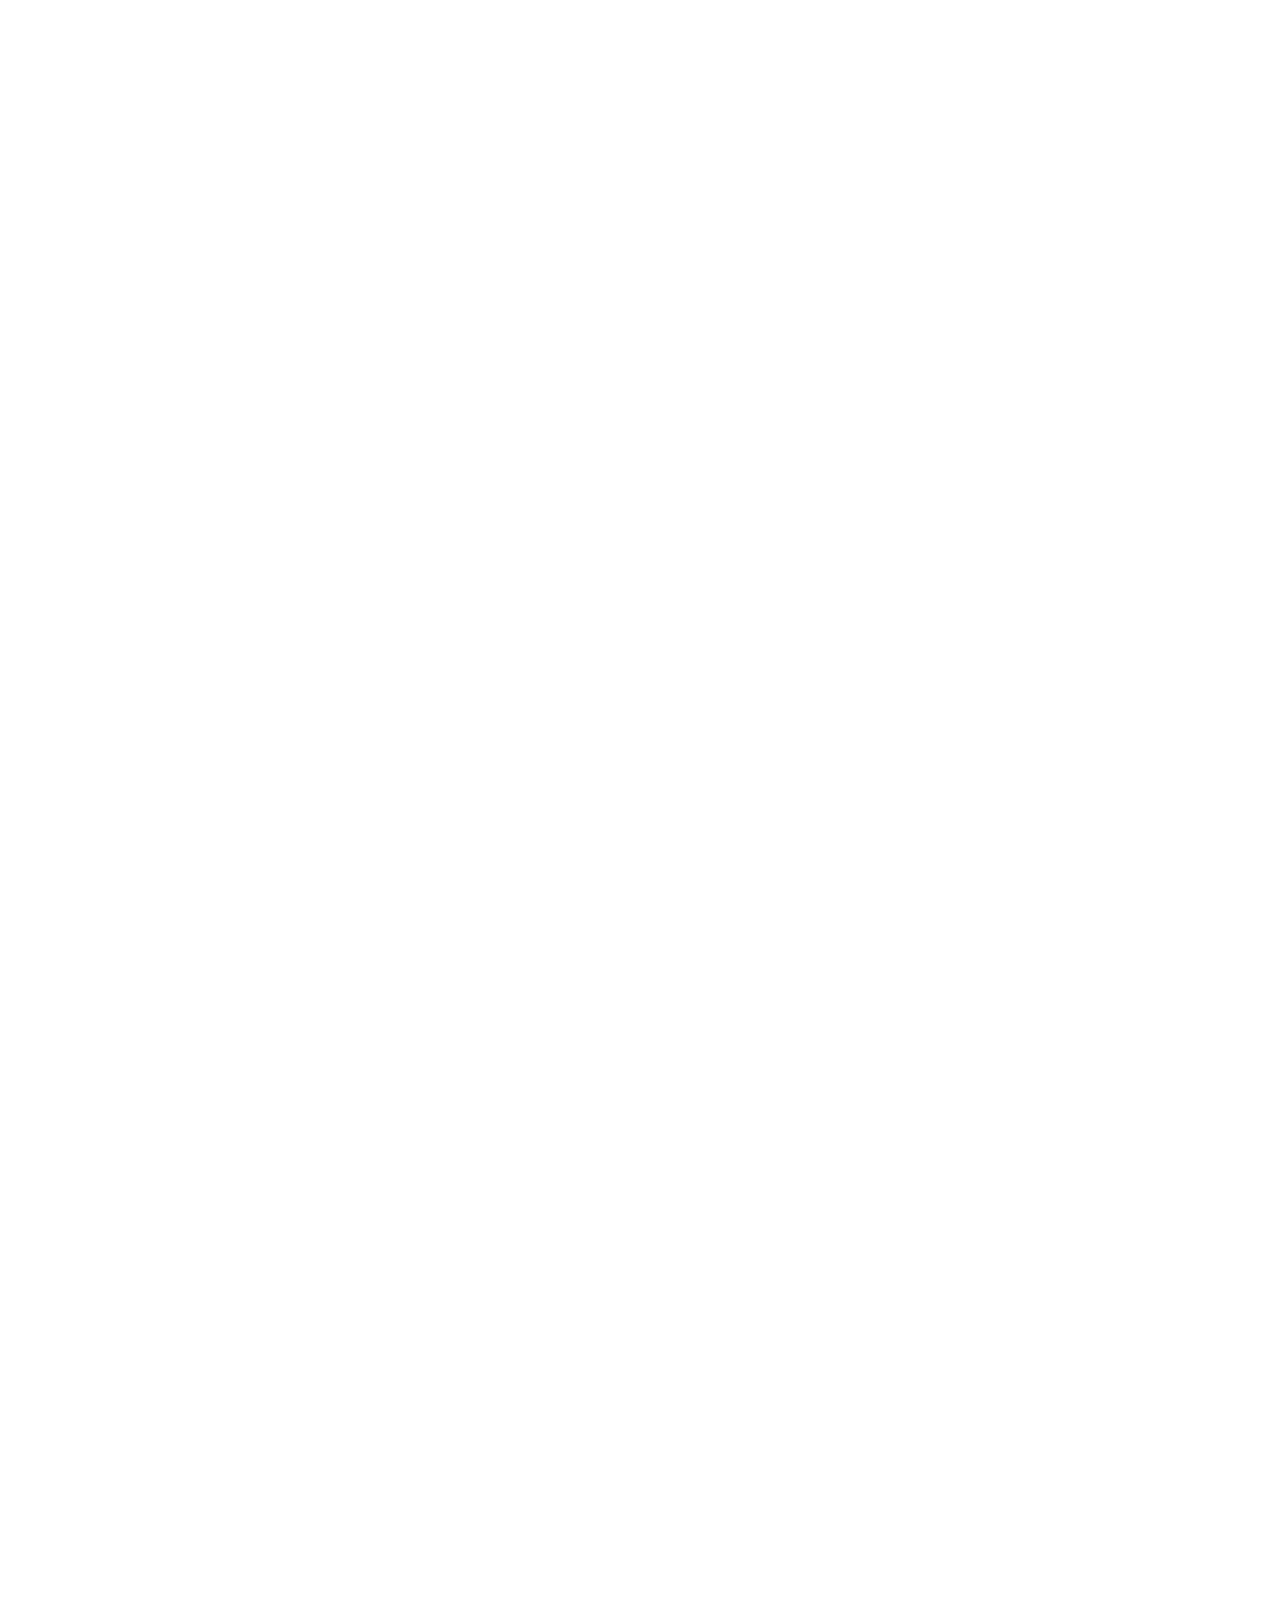
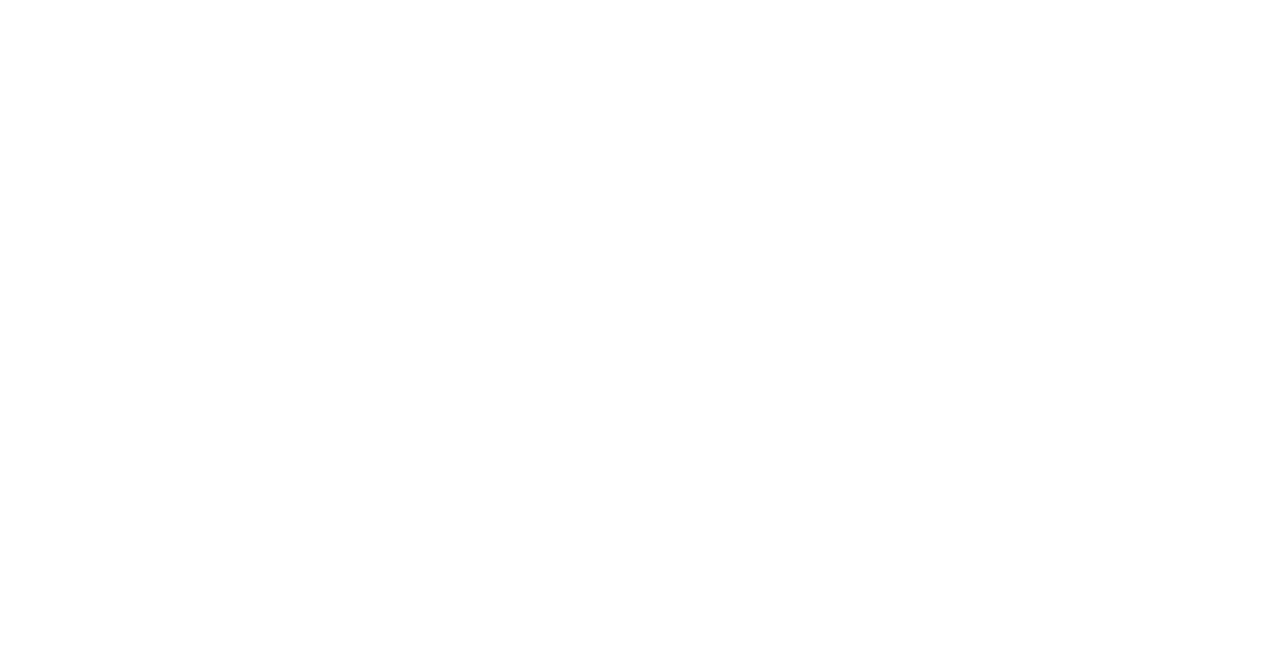
==== commit 48f074a5: "added customer reviews section" ====
--- a/index2.html
+++ b/index2.html
@@ -4,101 +4,65 @@
     <meta charset="UTF-8">
     <meta name="viewport" content="width=device-width, initial-scale=1.0">
     <title>Figma Landing Page</title>
+    <link rel="preconnect" href="https://fonts.googleapis.com">
+    <link rel="preconnect" href="https://fonts.gstatic.com" crossorigin>
+    <link href="https://fonts.googleapis.com/css2?family=Poppins:wght@100;300;400;500;600;700;800;900&display=swap" rel="stylesheet">
     <link rel="stylesheet" href="./styles2.css">
 </head>
-<body> <!-- 02_Lander -->
-    <nav class="navbar">
-        <div class="logo">
-            Lander.
-        </div>
-        <div class="nav">
-            <a href="">Home</a>
-            <a href="">About</a>
-            <a href="">Reviews</a>
-            <a href="">Video</a>
-            <a href="">Features</a>
-            <a href="">Products</a>
-            <a href="">Faqs</a>
-            <a href="">Contact</a>
-        </div>
-    </nav>
-    <div class="product_landing">
-        <div class="product_landing--text_content">
-            <div class="product_landing--text">
-                <h1 class="product_landing--heading">Your Product Landing Page</h1>
-                <p class="product_landing--paragraph">Write here about your product short description.</p>
+<body>
+    <div class="customer_reviews">
+        <h2 class="customer_reviews--heading">Customer Reviews</h2>
+        <div class="customer_reviews--reviews">
+            <div class="customer_reviews--review">
+                <div class="customer_reviews--review_text">
+                    Lorem ipsum dolor sit amet consectetur. Malesuada et ut vitae eget. Leo viverra fringilla faucibus proin lacinia ornare amet. Aliquam mi eros dapibus pulvinar morbi aenean. Sit in donec quisque turpis. Tortor aliquam auctor elementum sodales porttitor viverra.
+                </div>
+                <div class="customer_reviews--review_name_and_rating">
+                    <div class="customer_reviews--rating">
+                        <img src="./images/ion-star.png" alt="star" class="customer_reviews--star">
+                        <img src="./images/ion-star.png" alt="star" class="customer_reviews--star">
+                        <img src="./images/ion-star.png" alt="star" class="customer_reviews--star">
+                        <img src="./images/ion-star.png" alt="star" class="customer_reviews--star">
+                        <img src="./images/ion-star.png" alt="star" class="customer_reviews--star">
+                    </div>
+                    <h5 class="customer_reviews--name">David William - Feb 22, 2023</h5>
+                </div>
             </div>
-            <button class="product_landing--button">
-                Order now
-            </button>
-            <img src="./images/shopping-cart-full-size.jpeg" alt="shopping cart" class="product_landing--image">
-        </div>
-    </div>
-    <div class="why_is_lander">
-        <div class="why_is_lander--text_content">
-            <div class="why_is_lander--text">
-                <h2 class="why_is_lander--heading">Why is lander ?</h2>
-                <p class="why_is_lander--paragraph">
-                    Lander is simply product landing page template for any products. If you are searching for product landing page to create
-                    sales, lander is perfect.
-                </p>
+            <div class="customer_reviews--review">
+                <div class="customer_reviews--review_text">
+                    Amet non dolor pellentesque feugiat ac nec ac in. Dictumst turpis natoque eget suscipit arcu. Eu nunc quis consectetur iaculis sit et. Ipsum mattis eleifend arcu faucibus netus neque tellus amet. Accumsan enim cursus nulla tellus felis vitae.
+                </div>
+                <div class="customer_reviews--review_name_and_rating">
+                    <div class="customer_reviews--rating">
+                        <img src="./images/ion-star.png" alt="star" class="customer_reviews--star">
+                        <img src="./images/ion-star.png" alt="star" class="customer_reviews--star">
+                        <img src="./images/ion-star.png" alt="star" class="customer_reviews--star">
+                        <img src="./images/ion-star.png" alt="star" class="customer_reviews--star">
+                        <img src="./images/ion-star.png" alt="star" class="customer_reviews--star">
+                    </div>
+                    <h5 class="customer_reviews--name">Emma Turner - Feb 22, 2023</h5>
+                </div>
+            </div>
+            <div class="customer_reviews--review">
+                <div class="customer_reviews--review_text">
+                    Adipiscing dictum adipiscing arcu venenatis dolor adipiscing. Iaculis mauris tellus morbi nisl suspendisse egestas augue at. In tortor tristique quisque faucibus dui.  Fusce lacus dignissim vel integer sagittis. Aliquam in cras eget et turpis. Auctor purus hendrerit sit.
+                </div>
+                <div class="customer_reviews--review_name_and_rating">
+                    <div class="customer_reviews--rating">
+                        <img src="./images/ion-star.png" alt="star" class="customer_reviews--star">
+                        <img src="./images/ion-star.png" alt="star" class="customer_reviews--star">
+                        <img src="./images/ion-star.png" alt="star" class="customer_reviews--star">
+                        <img src="./images/ion-star.png" alt="star" class="customer_reviews--star">
+                        <img src="./images/ion-star.png" alt="star" class="customer_reviews--star">
+                    </div>
+                    <h5 class="customer_reviews--name">Rachel Bryan - Feb 22, 2023</h5>
+                </div>
             </div>
         </div>
-        <div class="why_is_lander--features">
-            <div class="why_is_lander--features_box">
-                <svg class="why_is_lander--features_box--icon" 
-                    xmlns="http://www.w3.org/2000/svg" width="70" height="69" viewBox="0 0 70 69" fill="none">
-                    <path
-                        d="M23.4923 47.7458C26.7985 50.2183 30.7315 51.7133 34.9923 51.7507C46.9005 51.8485 56.825 40.4807 56.7273 28.1872C56.6324 15.8995 46.9005 5.84847 34.9923 5.75072C23.084 5.65297 13.5074 15.5372 13.6023 27.8307C13.6388 31.1091 14.3064 34.3498 15.5688 37.3757"
-                        stroke="#0A74F1" stroke-width="4" stroke-linecap="round" />
-                    <path
-                        d="M45.0623 25.875C45.0361 23.5956 44.119 21.417 42.5072 19.8051C40.8953 18.1932 38.7166 17.2761 36.4373 17.25M34.9998 58.5063C35.9226 58.5063 36.3855 58.5062 36.7046 58.443C38.5849 58.075 39.7263 56.2235 39.1714 54.4467C39.0765 54.1449 38.858 53.751 38.421 52.9661M34.9998 58.5063C34.0769 58.5063 33.614 58.5062 33.2949 58.443C31.4146 58.075 30.2733 56.2235 30.8281 54.4467C30.923 54.1449 31.1415 53.751 31.5785 52.9661M34.9998 58.5063V64.6875"
-                        stroke="#0A74F1" stroke-width="4" stroke-linecap="round" />
-                </svg>
-                <div class="why_is_lander--features_box--text">
-                    <h3 class="why_is_lander--features_box--heading">100% high quality product</h3>
-                    <p class="why_is_lander--features_box--paragraph">
-                        We have option of pick up in store
-                    </p>
-                </div>
-            </div>
-            <div class="why_is_lander--features-box">
-                <svg class="why_is_lander--features_box--icon" 
-                    xmlns="http://www.w3.org/2000/svg" width="70" height="69" viewBox="0 0 70 69" fill="none">
-                    <path
-                        d="M35 35.0486L33.5079 36.6068C33.9093 36.9916 34.4439 37.2065 35 37.2065C35.5561 37.2065 36.0907 36.9916 36.4921 36.6068L35 35.0486ZM33.5223 43.8748C32.3234 42.9922 30.998 41.8911 29.9946 40.7324C28.9366 39.5077 28.5312 38.5561 28.5312 37.9408H24.2188C24.2188 40.1546 25.4866 42.1096 26.7344 43.5528C28.0367 45.0622 29.6496 46.3818 30.9721 47.3507L33.5223 43.8748ZM28.5312 37.9408C28.5312 36.2848 29.2874 35.5632 29.9457 35.3332C30.6645 35.0802 31.9985 35.1607 33.5108 36.6068L36.4921 33.4932C34.1203 31.2219 31.1418 30.3422 28.5198 31.2622C25.8345 32.2023 24.2188 34.7869 24.2188 37.9408H28.5312ZM39.025 47.3507C40.3475 46.3818 41.9632 45.0622 43.2656 43.5557C44.5134 42.1124 45.7812 40.1546 45.7812 37.9408H41.4688C41.4688 38.5561 41.0634 39.5077 40.0025 40.7324C39.002 41.8911 37.6766 42.9922 36.4777 43.8748L39.0279 47.3536L39.025 47.3507ZM45.7812 37.9408C45.7812 34.7869 44.1626 32.2023 41.4802 31.2622C38.8582 30.3422 35.8797 31.2219 33.5079 33.4932L36.4921 36.6068C38.0015 35.1607 39.3355 35.0802 40.0571 35.3332C40.7126 35.5632 41.4688 36.2819 41.4688 37.9408H45.7812ZM30.975 47.3507C32.033 48.1269 33.2232 49.0987 35 49.0987V44.7862C34.931 44.7862 34.885 44.7862 34.7297 44.6999C34.3102 44.4508 33.9068 44.1752 33.5223 43.8748L30.9721 47.3536L30.975 47.3507ZM36.4777 43.8748C36.0933 44.1772 35.69 44.4518 35.2702 44.7028C35.115 44.7862 35.069 44.7862 35 44.7862V49.0987C36.7767 49.0987 37.967 48.1298 39.025 47.3507L36.4777 43.8748Z"
-                        fill="#0A74F1" />
-                    <path
-                        d="M26.3685 17.25V14.375C26.3685 12.0875 27.2772 9.89371 28.8947 8.2762C30.5122 6.6587 32.706 5.75 34.9935 5.75C37.281 5.75 39.4748 6.6587 41.0923 8.2762C42.7098 9.89371 43.6185 12.0875 43.6185 14.375V17.25M58.6375 36.0123C56.9528 27.0394 56.1133 22.5515 52.9163 19.9008C49.7279 17.25 45.1624 17.25 36.0285 17.25H33.9585C24.8275 17.25 20.262 17.25 17.0679 19.9008C13.8766 22.5515 13.0343 27.0394 11.3495 36.0123C8.98338 48.6306 7.80176 54.9384 11.2518 59.0956C14.7018 63.25 21.1188 63.25 33.9556 63.25H36.0314C48.8683 63.25 55.2881 63.25 58.7353 59.0956C60.7363 56.6806 61.179 53.5469 60.7363 48.875"
-                        stroke="#0A74F1" stroke-width="4" stroke-linecap="round" />
-                </svg>
-                <div class="why_is_lander--features_box--text">
-                    <h3 class="why_is_lander--features_box--heading">Free shipping charge</h3>
-                    <p class="why_is_lander--features_box--paragraph">
-                        Inside City delivery within 5 days
-                    </p>
-                </div>
-            </div>
-            <div class="why_is_lander--features-box">
-                <svg class="why_is_lander--features_box--icon" 
-                    xmlns="http://www.w3.org/2000/svg" width="70" height="69" viewBox="0 0 70 69" fill="none">
-                    <path
-                        d="M39.3132 21.9714L26.5798 9.23804C24.3464 7.00469 21.3174 5.75 18.1589 5.75C15.0005 5.75 11.9714 7.00469 9.73804 9.23804C7.50469 11.4714 6.25 14.5005 6.25 17.6589C6.25 20.8174 7.50469 23.8464 9.73804 26.0798L43.4244 59.7633C45.6578 61.9967 48.6869 63.2513 51.8453 63.2513C53.4092 63.2513 54.9578 62.9433 56.4026 62.3448C57.8475 61.7464 59.1603 60.8691 60.2662 59.7633C61.372 58.6575 62.2492 57.3446 62.8477 55.8998C63.4462 54.4549 63.7542 52.9063 63.7542 51.3424C63.7542 49.7785 63.4462 48.2299 62.8477 46.7851C62.2492 45.3402 61.372 44.0274 60.2662 42.9216L47.7369 30.3923"
-                        stroke="#0A74F1" stroke-width="4" stroke-linecap="round" />
-                    <path
-                        d="M34.9957 51.3424L26.5748 59.7633C25.2973 61.0413 23.7458 62.0118 22.0377 62.6013C20.3296 63.1908 18.5097 63.3838 16.7159 63.1658C14.9222 62.9478 13.2015 62.3244 11.6844 61.3429C10.1672 60.3614 8.89332 59.0474 7.95919 57.5007M18.1539 34.5007L9.73306 42.9215C8.80731 43.8473 8.06556 44.8909 7.50781 46.0007M34.9957 17.6589L43.4166 9.23804C44.5224 8.1322 45.8352 7.25499 47.2801 6.65651C48.7249 6.05803 50.2735 5.75 51.8374 5.75C53.4013 5.75 54.9499 6.05803 56.3948 6.65651C57.8396 7.25499 59.1525 8.1322 60.2583 9.23804C61.3642 10.3439 62.2414 11.6567 62.8398 13.1016C63.4383 14.5464 63.7463 16.095 63.7463 17.6589C63.7463 19.2228 63.4383 20.7714 62.8398 22.2163C62.2414 23.6611 61.3642 24.9739 60.2583 26.0798L51.8346 34.5007"
-                        stroke="#0A74F1" stroke-width="4" stroke-linecap="round" />
-                    <path
-                        d="M46.0465 37.0064C46.2662 37.2145 46.4419 37.4646 46.5633 37.7418C46.6847 38.019 46.7493 38.3177 46.7534 38.6203C46.7575 38.9229 46.7009 39.2232 46.5869 39.5036C46.473 39.7839 46.304 40.0386 46.0901 40.2526C45.8761 40.4666 45.6214 40.6355 45.341 40.7495C45.0607 40.8634 44.7603 40.92 44.4577 40.916C44.1552 40.9119 43.8564 40.8473 43.5792 40.7259C43.302 40.6045 43.052 40.4288 42.8438 40.2091C42.4377 39.7806 42.2149 39.2106 42.2228 38.6203C42.2307 38.03 42.4687 37.4661 42.8862 37.0487C43.3036 36.6313 43.8675 36.3933 44.4577 36.3854C45.048 36.3775 45.6181 36.6003 46.0465 37.0064ZM35.3745 26.3344C35.1643 26.1241 34.9146 25.9572 34.6398 25.8434C34.3651 25.7296 34.0706 25.671 33.7732 25.671C33.4758 25.671 33.1813 25.7296 32.9065 25.8434C32.6318 25.9572 32.3821 26.1241 32.1718 26.3344C31.9615 26.5447 31.7947 26.7943 31.6809 27.0691C31.5671 27.3438 31.5085 27.6383 31.5085 27.9357C31.5085 28.2331 31.5671 28.5276 31.6809 28.8024C31.7947 29.0772 31.9615 29.3268 32.1718 29.5371C32.5965 29.9618 33.1725 30.2004 33.7732 30.2004C34.3738 30.2004 34.9498 29.9618 35.3745 29.5371C35.7993 29.1124 36.0379 28.5364 36.0379 27.9357C36.0379 27.3351 35.7993 26.7591 35.3745 26.3344ZM48.7174 45.0132C48.9277 45.2235 49.0945 45.4732 49.2083 45.748C49.3222 46.0227 49.3807 46.3172 49.3807 46.6146C49.3807 46.912 49.3222 47.2065 49.2083 47.4813C49.0945 47.756 48.9277 48.0057 48.7174 48.216C48.5071 48.4263 48.2575 48.5931 47.9827 48.7069C47.7079 48.8207 47.4135 48.8793 47.116 48.8793C46.8186 48.8793 46.5242 48.8207 46.2494 48.7069C45.9746 48.5931 45.725 48.4263 45.5147 48.216C45.09 47.7913 44.8514 47.2152 44.8514 46.6146C44.8514 46.014 45.09 45.4379 45.5147 45.0132C45.9394 44.5885 46.5154 44.3499 47.116 44.3499C47.7167 44.3499 48.2927 44.5885 48.7174 45.0132ZM27.3705 23.6635C27.1599 23.453 26.9098 23.2861 26.6346 23.1722C26.3594 23.0584 26.0645 22.9999 25.7667 23C25.4689 23.0001 25.1741 23.0589 24.899 23.173C24.6239 23.2871 24.374 23.4543 24.1635 23.6649C23.953 23.8756 23.7861 24.1257 23.6722 24.4008C23.5584 24.676 23.4999 24.971 23.5 25.2688C23.5001 25.5666 23.5589 25.8614 23.673 26.1365C23.7871 26.4116 23.9542 26.6615 24.1649 26.872C24.5904 27.2971 25.1673 27.5357 25.7688 27.5355C26.3702 27.5352 26.9469 27.296 27.372 26.8705C27.7971 26.4451 28.0357 25.8682 28.0355 25.2667C28.0352 24.6653 27.796 24.0886 27.3705 23.6635ZM38.0425 34.3384C38.4673 34.7627 38.706 35.3384 38.7063 35.9387C38.7066 36.5391 38.4683 37.115 38.044 37.5397C37.6197 37.9644 37.044 38.2031 36.4436 38.2034C35.8433 38.2037 35.2674 37.9654 34.8427 37.5411C34.418 37.1168 34.1792 36.5411 34.1789 35.9408C34.1787 35.3404 34.4169 34.7645 34.8412 34.3398C35.2656 33.9151 35.8412 33.6763 36.4416 33.6761C37.042 33.6758 37.6178 33.914 38.0425 34.3384ZM40.7105 42.3452C40.9347 42.5523 41.1148 42.8025 41.2399 43.0808C41.365 43.3592 41.4326 43.66 41.4386 43.9651C41.4446 44.2702 41.3889 44.5734 41.2748 44.8564C41.1607 45.1395 40.9906 45.3966 40.7747 45.6122C40.5589 45.8279 40.3016 45.9978 40.0185 46.1116C39.7353 46.2254 39.4321 46.2809 39.127 46.2746C38.8219 46.2683 38.5212 46.2005 38.2429 46.0751C37.9647 45.9498 37.7146 45.7695 37.5078 45.5451C37.1112 45.1149 36.8965 44.548 36.9085 43.963C36.9205 43.3781 37.1584 42.8204 37.5723 42.4069C37.9862 41.9934 38.544 41.756 39.129 41.7445C39.714 41.733 40.2807 41.9483 40.7105 42.3452ZM30.0385 31.6704C29.8283 31.4601 29.5786 31.2932 29.3038 31.1794C29.0291 31.0656 28.7346 31.007 28.4372 31.007C28.1398 31.007 27.8453 31.0656 27.5705 31.1794C27.2958 31.2932 27.0461 31.4601 26.8358 31.6704C26.6255 31.8807 26.4587 32.1303 26.3449 32.4051C26.2311 32.6798 26.1725 32.9743 26.1725 33.2717C26.1725 33.5691 26.2311 33.8636 26.3449 34.1384C26.4587 34.4132 26.6255 34.6628 26.8358 34.8731C27.2605 35.2978 27.8365 35.5364 28.4372 35.5364C29.0378 35.5364 29.6138 35.2978 30.0385 34.8731C30.4633 34.4484 30.7019 33.8724 30.7019 33.2717C30.7019 32.6711 30.4633 32.0951 30.0385 31.6704Z"
-                        fill="#0A74F1" />
-                </svg>
-                <div class="why_is_lander--features_box--text">
-                    <h3 class="why_is_lander--features_box--heading">Money back guarantee</h3>
-                    <p class="why_is_lander--features_box--paragraph">
-                        We will take return in some cases
-                    </p>
-                </div>
-            </div>
+        <div class="customer_reviews--slider">
+            <img src="./images/ellipse-102.png" alt="blue ellipse" class="customer_reviews--ellipse">
+            <img src="./images/ellipse-103.png" alt="gray ellipse" class="customer_reviews--ellipse">
+            <img src="./images/ellipse-104.png" alt="gray ellipse" class="customer_reviews--ellipse">
         </div>
     </div>
 </body>
--- a/styles2.css
+++ b/styles2.css
@@ -1,156 +1,59 @@
+:root {
+    font-size: 1em;
+}
+
+html {
+    font-family: Poppins, sans-serif;
+}
+
 body {
     margin: 0;
+    box-sizing: border-box;
     width: 1920px;
     height: 10264px;
-    box-sizing: border-box;
+    background: #FFF;
+    padding: 0 190px;
 }
 
-.navbar {
+.customer_reviews {
     display: flex;
-    width: 1920px;
-    height: 102px;
-    padding: 0px 190px;
-    justify-content: space-between;
-    align-items: center;
-    flex-shrink: 0;
-    border-bottom: 1px solid #d1d1d1;
-}
-
-.logo {
-    display: flex;
-    justify-content: flex-end;
-    align-items: center;
-}
-
-.nav {
-    display: flex;
-    justify-content: center;
-    align-items: center;
-    gap: 50px;
-}
-
-.navlink-active {
-    width: 51px;
-    height: 4px;
-    flex-shrink: 0;
-    background-color: #0A74f1;
-}
-
-.product_landing {
-    display: inline-flex;
-    align-items: center;
-    gap: 20px;
-}
-
-.product_landing--text_content {
-    display: flex;
-    width: 760px;
-    flex-direction: column;
-    justify-content: center;
-    align-items: center;
-    gap: 46px;
-}
-
-.product_landing--text {
-    display: flex;
-    flex-direction: column;
-    align-items: flex-start;
-    gap: 14px;
-    align-self: stretch;
-}
-
-.product_landing--heading {
-    color: #313131;
-    text-align: center;
-    font-family: Poppins, sans-serif;
-    font-size: 94px;
-    font-style: normal;
-    font-weight: 600;
-    line-height: 109%;
-    letter-spacing: -0.94px;
-    text-transform: capitalize;
-    align-self: stretch;
-}
-
-.product_landing--paragraph {
-    align-self: stretch;
-    color: #616161;
-    text-align: center;
-    font-family: Poppins;
-    font-size: 20px;
-    font-style: normal;
-    font-weight: 400;
-    line-height: 188%;
-    /* 37.6px */
-}
-
-.product_landing--button {
-    display: flex;
-    padding: 17px 56px;
-    justify-content: center;
-    align-items: center;
-    gap: 4px;
-    border-radius: 70px;
-    background: #0A74F1;
-    color: #FFF;
-    /* --- for button text ---
-    text-align: center;
-    font-family: Poppins;
-    font-size: 20px;
-    font-style: normal;
-    font-weight: 500;
-    line-height: 188%;*/
-    /* 37.6px *//*
-    letter-spacing: 1.8px;
-    text-transform: uppercase;*/
-}
-
-.product_landing--image {
-    width: 760px;
-    height: 649px;
-    border-radius: 20px;
-    /* background: url(<path-to-image>), lightgray 50% / cover no-repeat; */
-}
-
-.why_is_lander {
-    display: inline-flex;
+    width: 1540px;
     flex-direction: column;
     align-items: center;
     gap: 46px;
 }
 
-.why_is_lander--text_content {
-    display: flex;
-    width: 760px;
-    flex-direction: column;
-    justify-content: center;
-    align-items: center;
-    gap: 46px;
-}
-
-.why_is_lander--text {
-    display: flex;
-    flex-direction: column;
-    align-items: flex-start;
-    gap: 14px;
-    align-self: stretch;
-}
-
-.why_is_lander--heading {
-    align-self: stretch;
+.customer_reviews--heading {
     color: #313131;
     text-align: center;
     font-family: Poppins;
     font-size: 64px;
     font-style: normal;
     font-weight: 600;
-    line-height: 109%;
-    /* 69.76px */
+    line-height: 109%; /* 69.76px */
     letter-spacing: -0.64px;
     text-transform: capitalize;
 }
 
-.why_is_lander--paragraph {
+.customer_reviews--reviews {
+    display: flex;
+    flex-direction: row;
+    width: 1540px;
+    align-items: flex-start;
+    gap: 20px;
+    flex: 1 0 0;
+}
+
+.customer_reviews--review {
+    display: flex;
+    padding: 0px 33px;
+    flex-direction: column;
+    align-items: center;
+    gap: 30px;
+    flex: 1 0 0;
+}
+
+.customer_reviews--review_text {
     align-self: stretch;
     color: #616161;
     text-align: center;
@@ -158,65 +61,46 @@
     font-size: 16px;
     font-style: normal;
     font-weight: 400;
-    line-height: 188%;
-    /* 30.08px */
+    line-height: 188%; /* 30.08px */
 }
 
-.why_is_lander--features {
-    display: flex;
-    width: 1540px;
-    justify-content: center;
-    align-items: center;
-    gap: 20px;
-}
-
-.why_is_lander--features_box {
-    display: flex;
-    padding: 100px 40px;
-    flex-direction: column;
-    align-items: center;
-    gap: 20px;
-    flex: 1 0 0;
-    border-radius: 20px;
-    border: 1px solid #D7D7D7;
-    background: #F9FAFC;
-}
-
-.why_is_lander--features_box--icon {
-    width: 69px;
-    height: 69px;
-}
-
-.why_is_lander--features_box--text {
+.customer_reviews--review_name_and_rating {
     display: flex;
     flex-direction: column;
     align-items: center;
-    gap: 6px;
-    align-self: stretch;
+    gap: 9px;
 }
 
-.why_is_lander--features_box--heading {
-    align-self: stretch;
+.customer_reviews--rating {
+    display: flex;
+    align-items: flex-start;
+    gap: 2px;
+}
+
+.customer_reviews--star {
+    width: 15px;
+    height: 15px;
+}
+
+.customer_reviews--name {
     color: #313131;
     text-align: center;
     font-family: Poppins;
-    font-size: 28px;
+    font-size: 18px;
     font-style: normal;
     font-weight: 500;
-    line-height: 33px;
-    /* 117.857% */
+    line-height: 33px; /* 183.333% */
     text-transform: capitalize;
 }
 
-.why_is_lander--features_box--paragraph {
-    align-self: stretch;
-    color: #616161;
-    text-align: center;
-    font-family: Poppins;
-    font-size: 16px;
-    font-style: normal;
-    font-weight: 400;
-    line-height: 188%;
-    /* 30.08px */
+.customer_reviews--slider {
+    display: flex;
+    align-items: flex-start;
+    gap: 10px;
 }
 
+.customer_reviews--ellipse {
+    width: 17px;
+    height: 17px;
+}
+
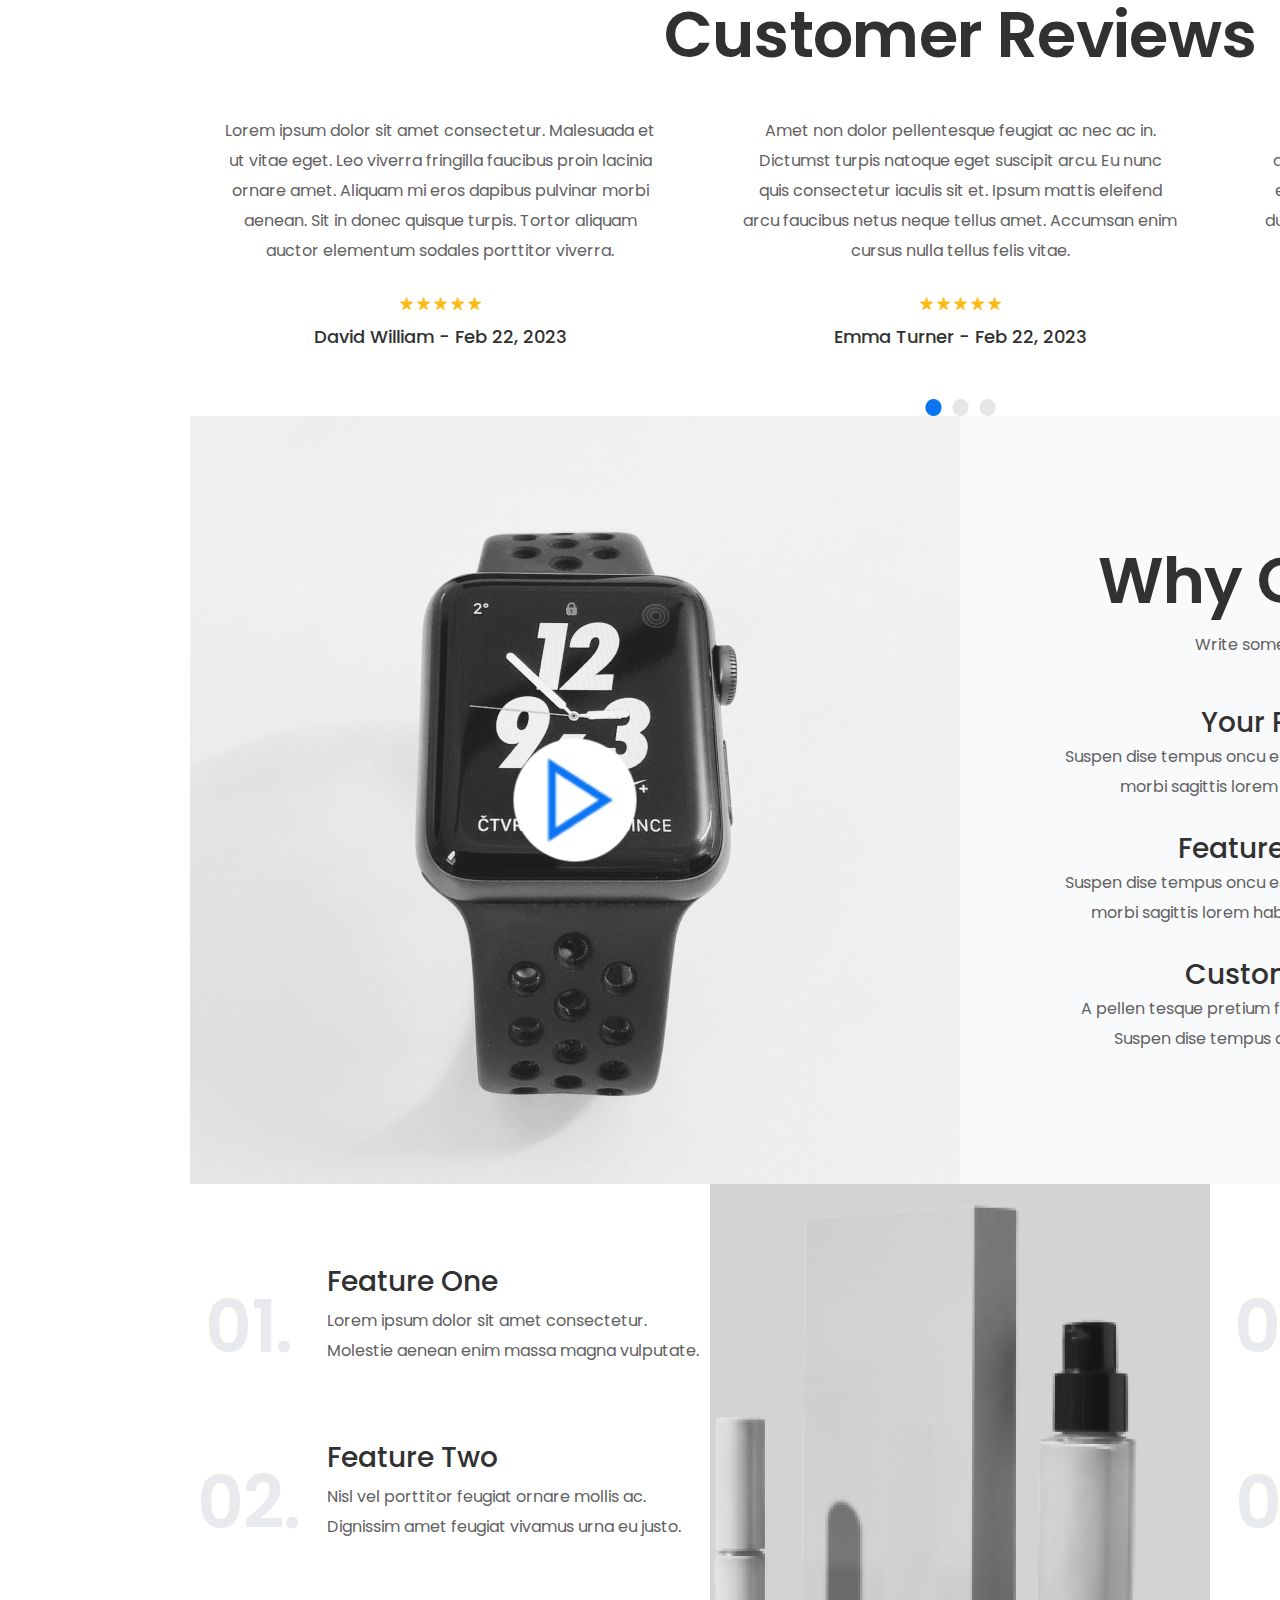
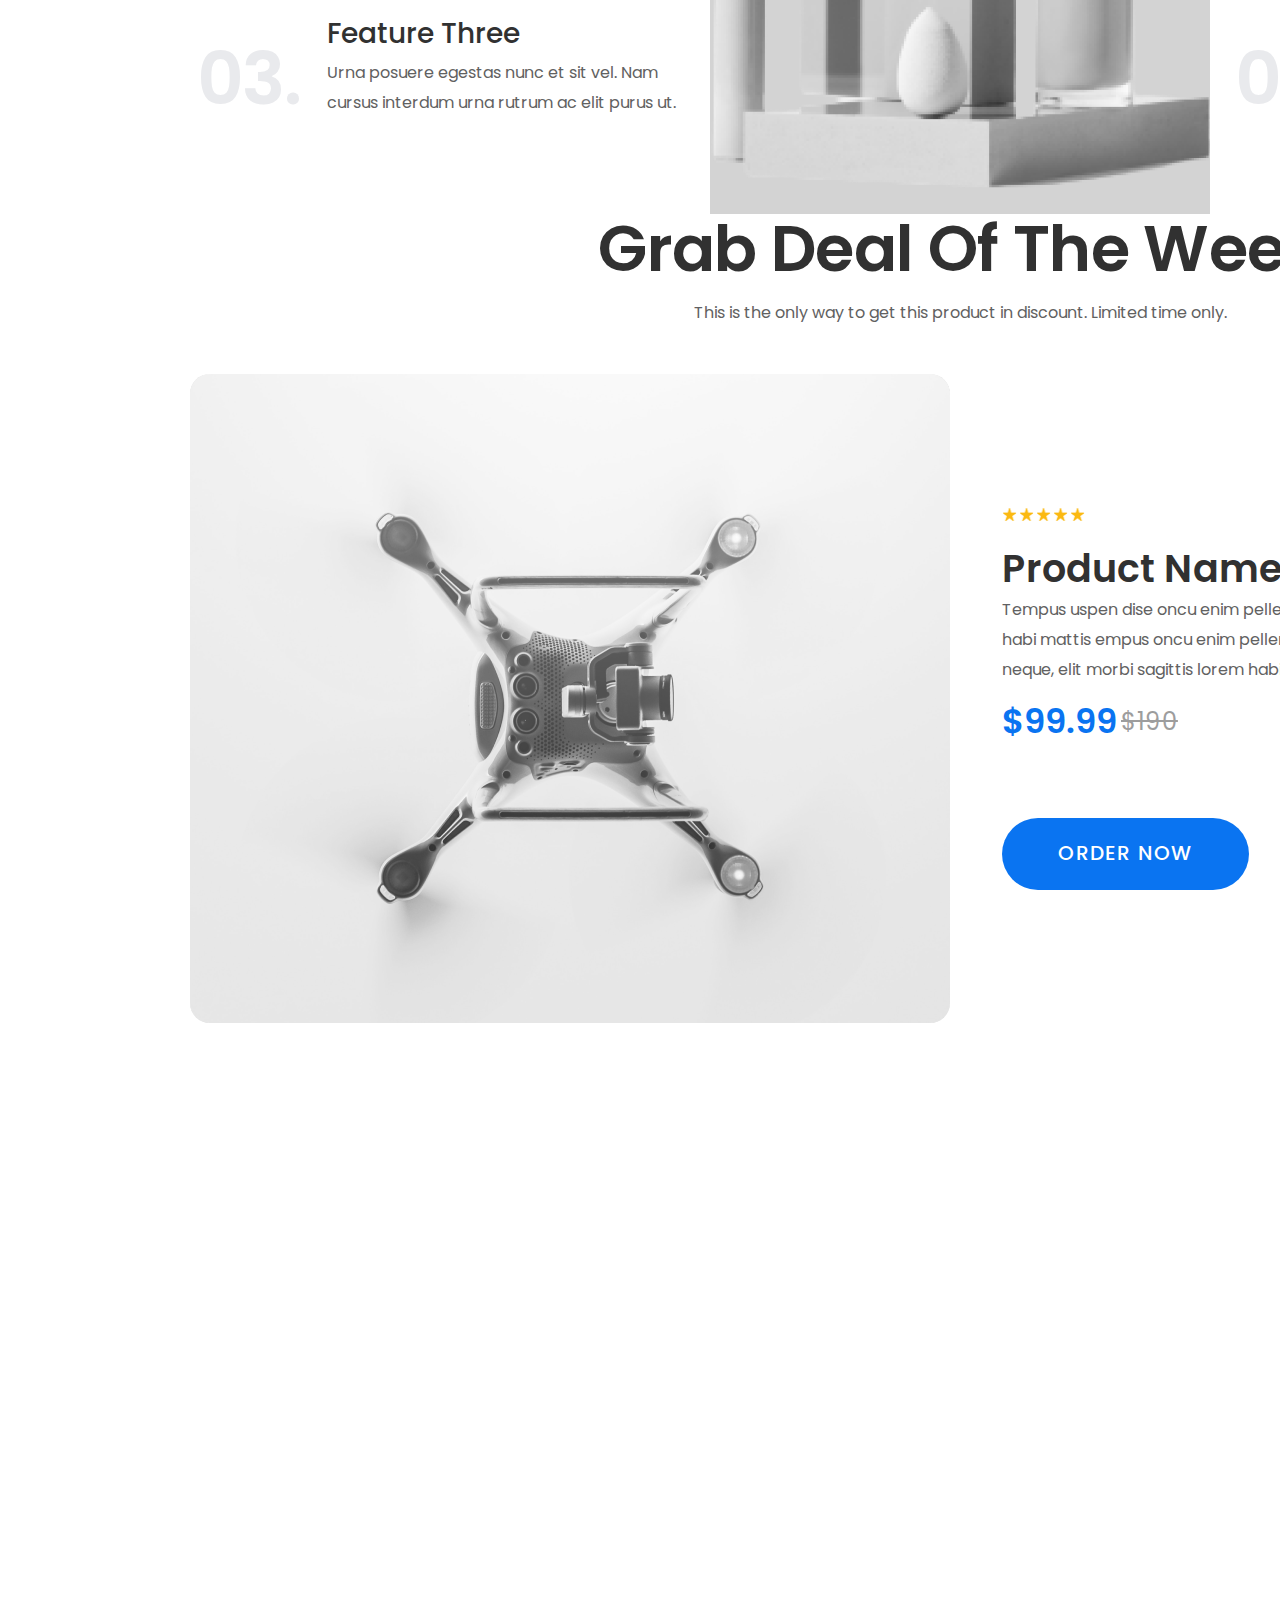
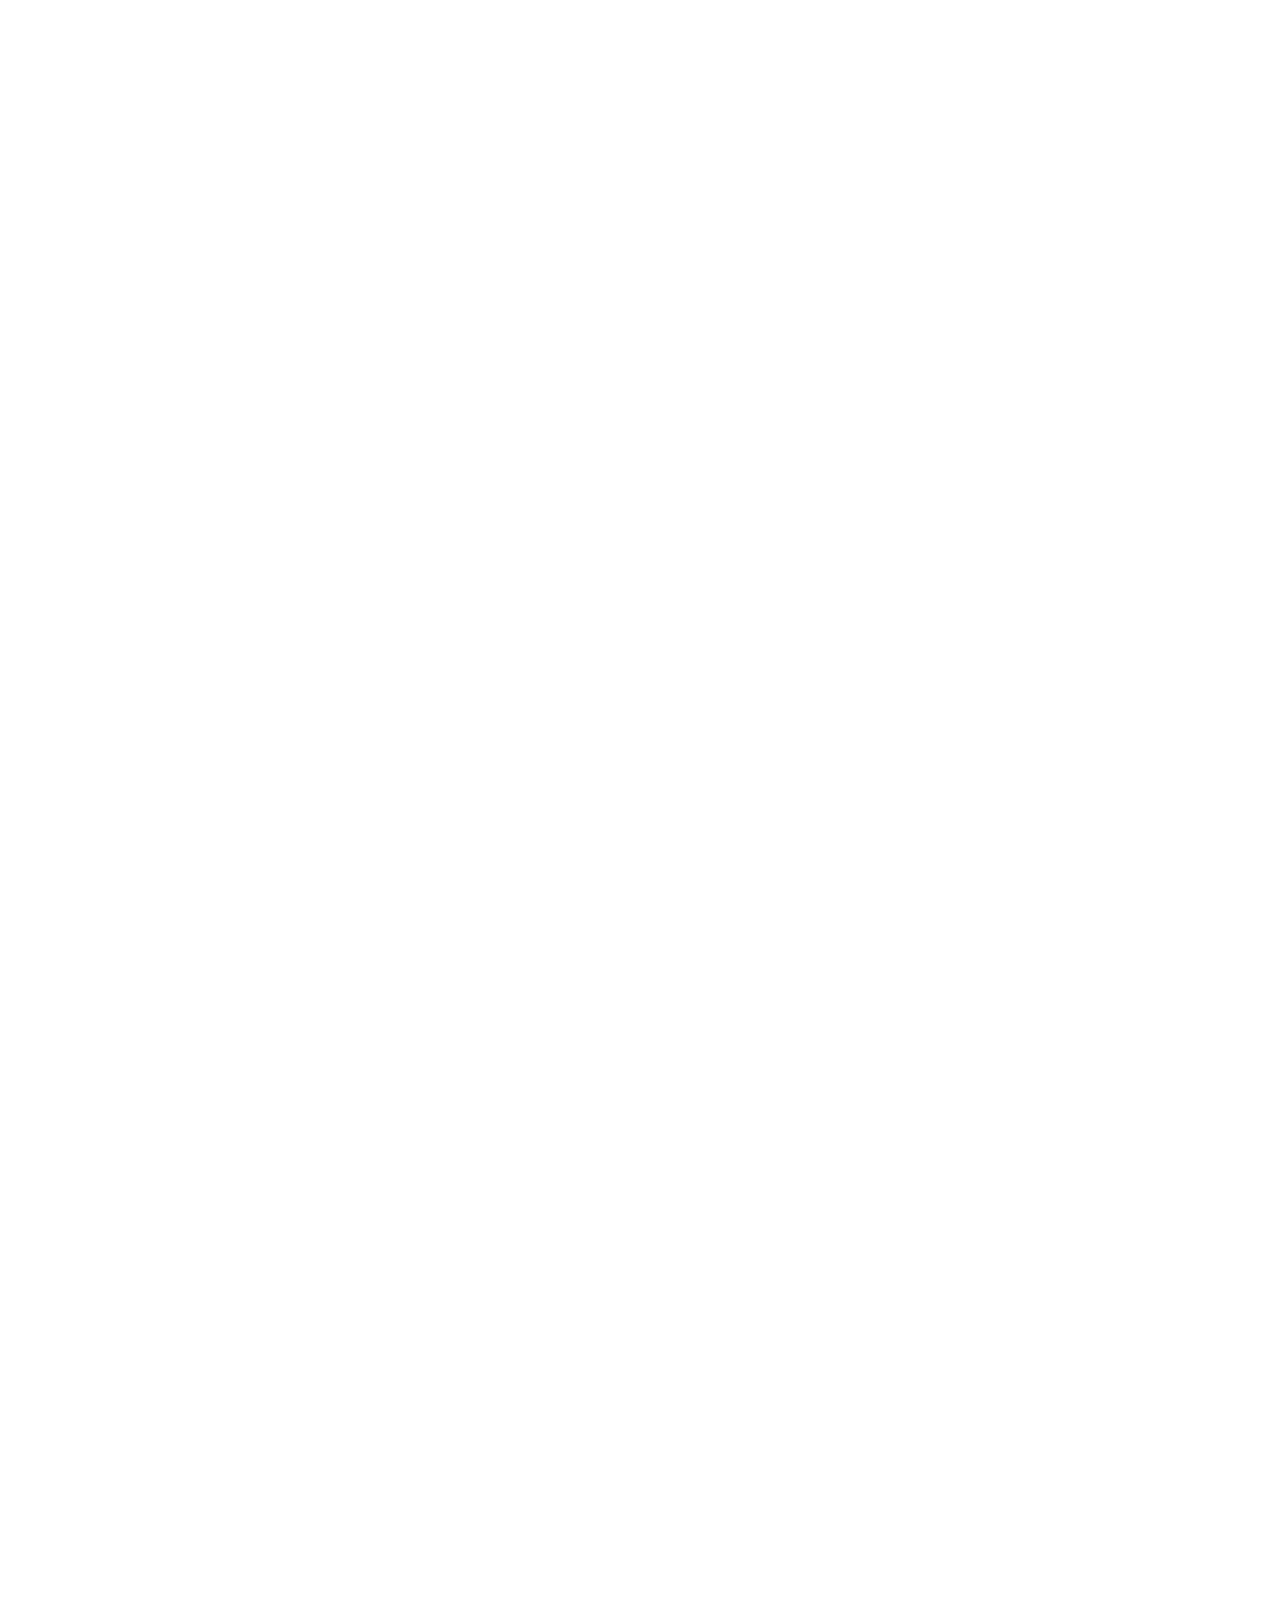
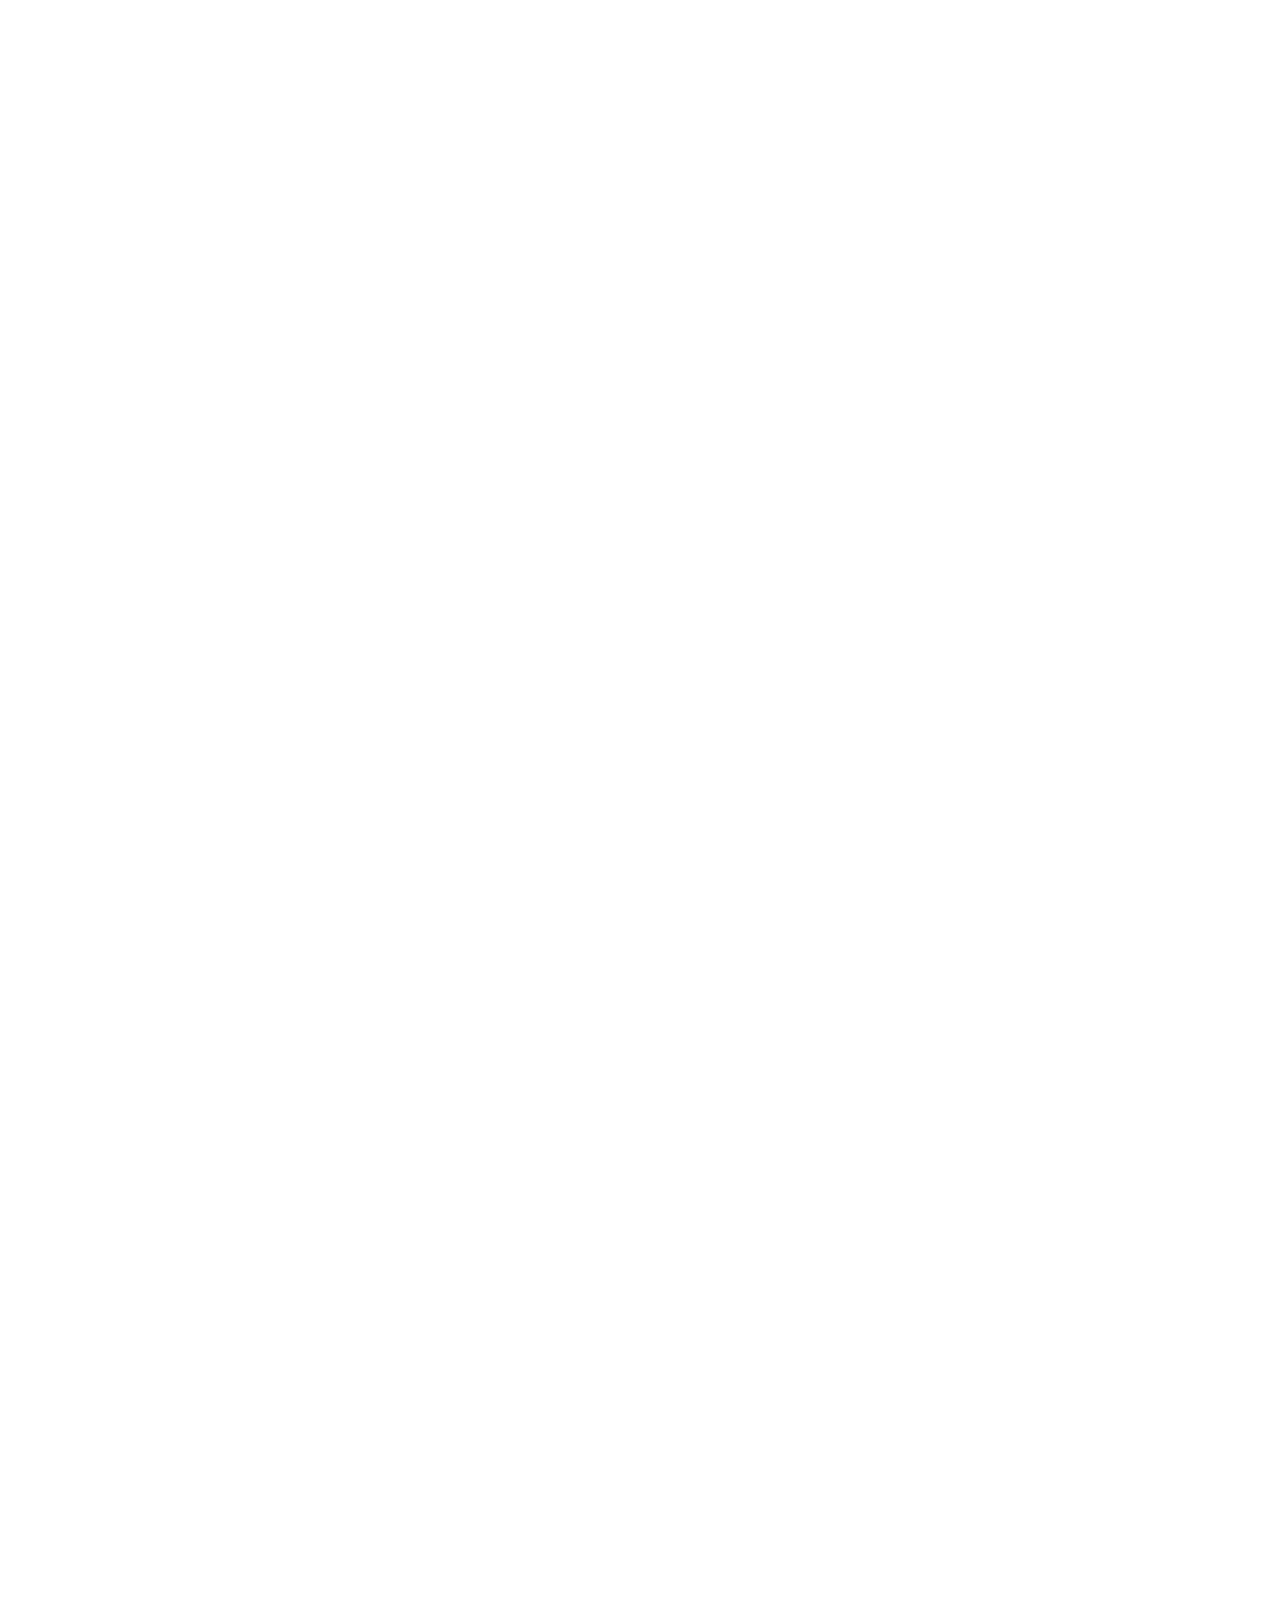
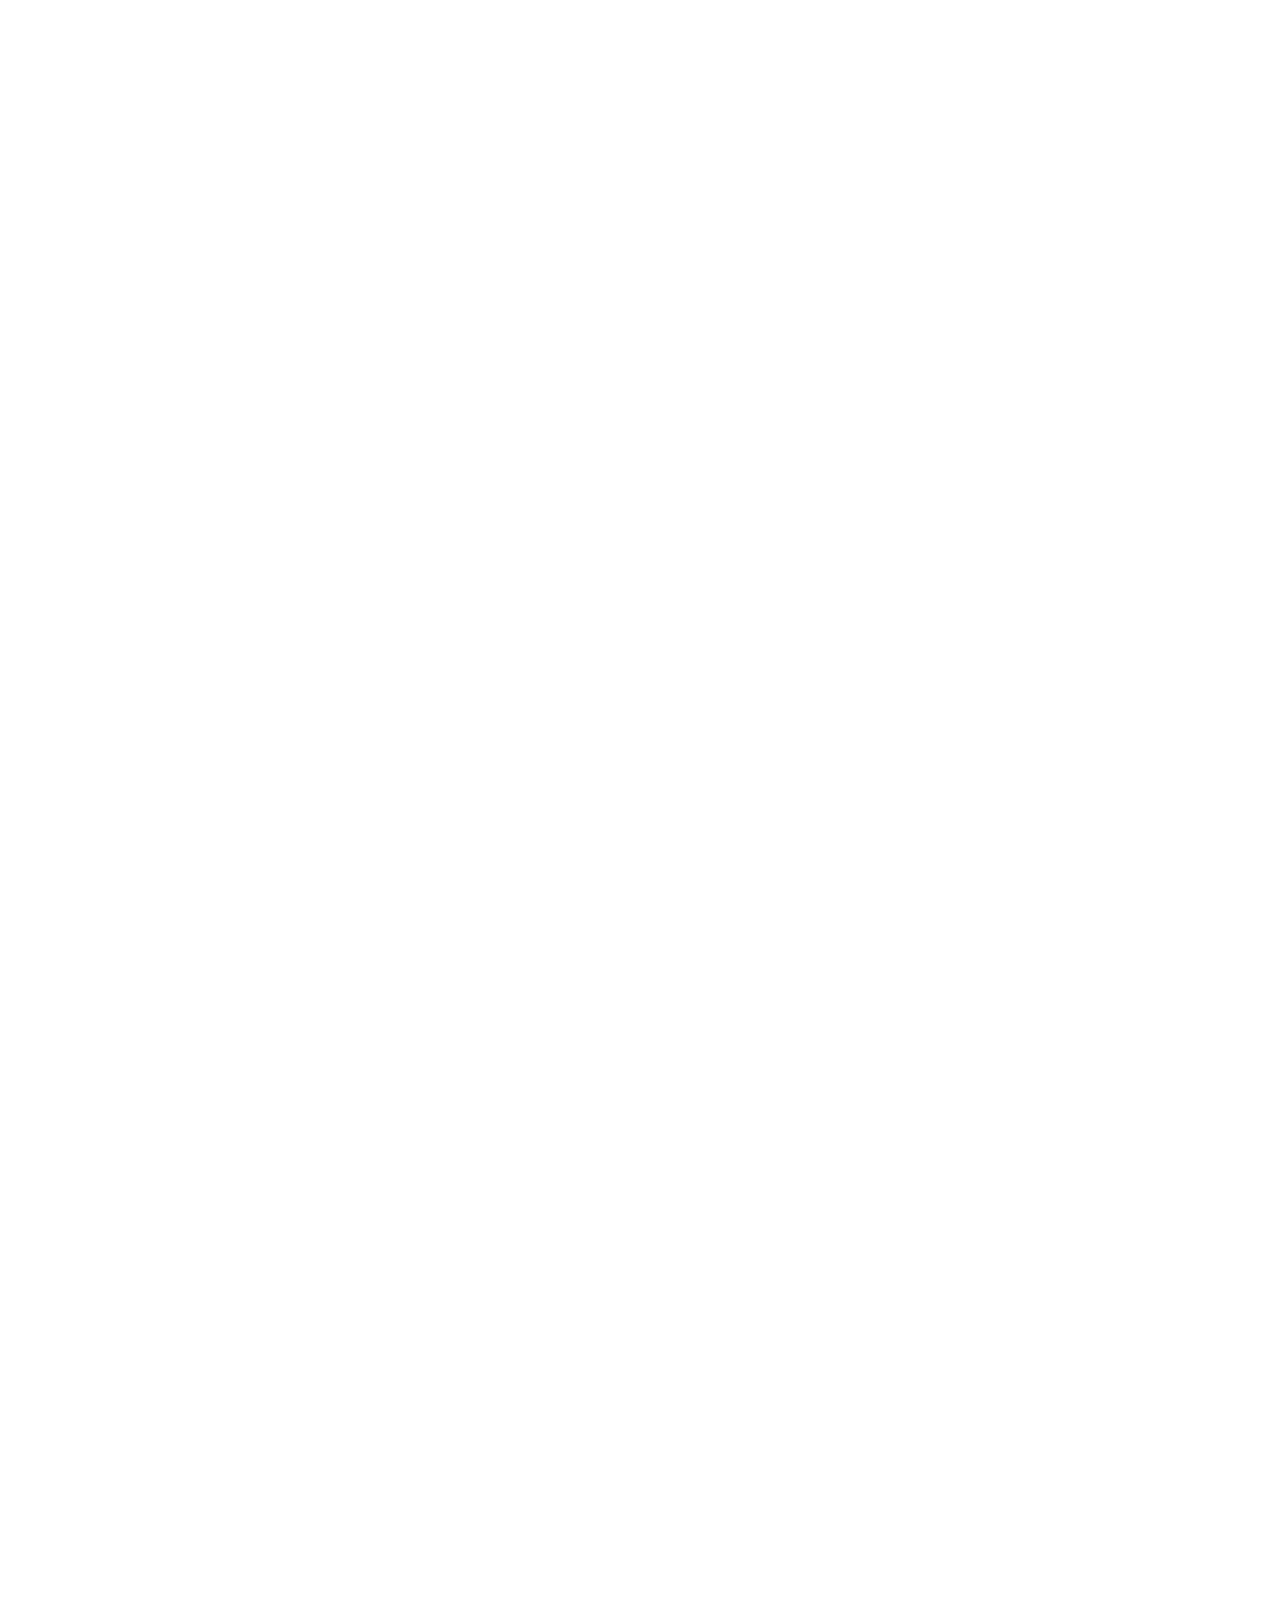
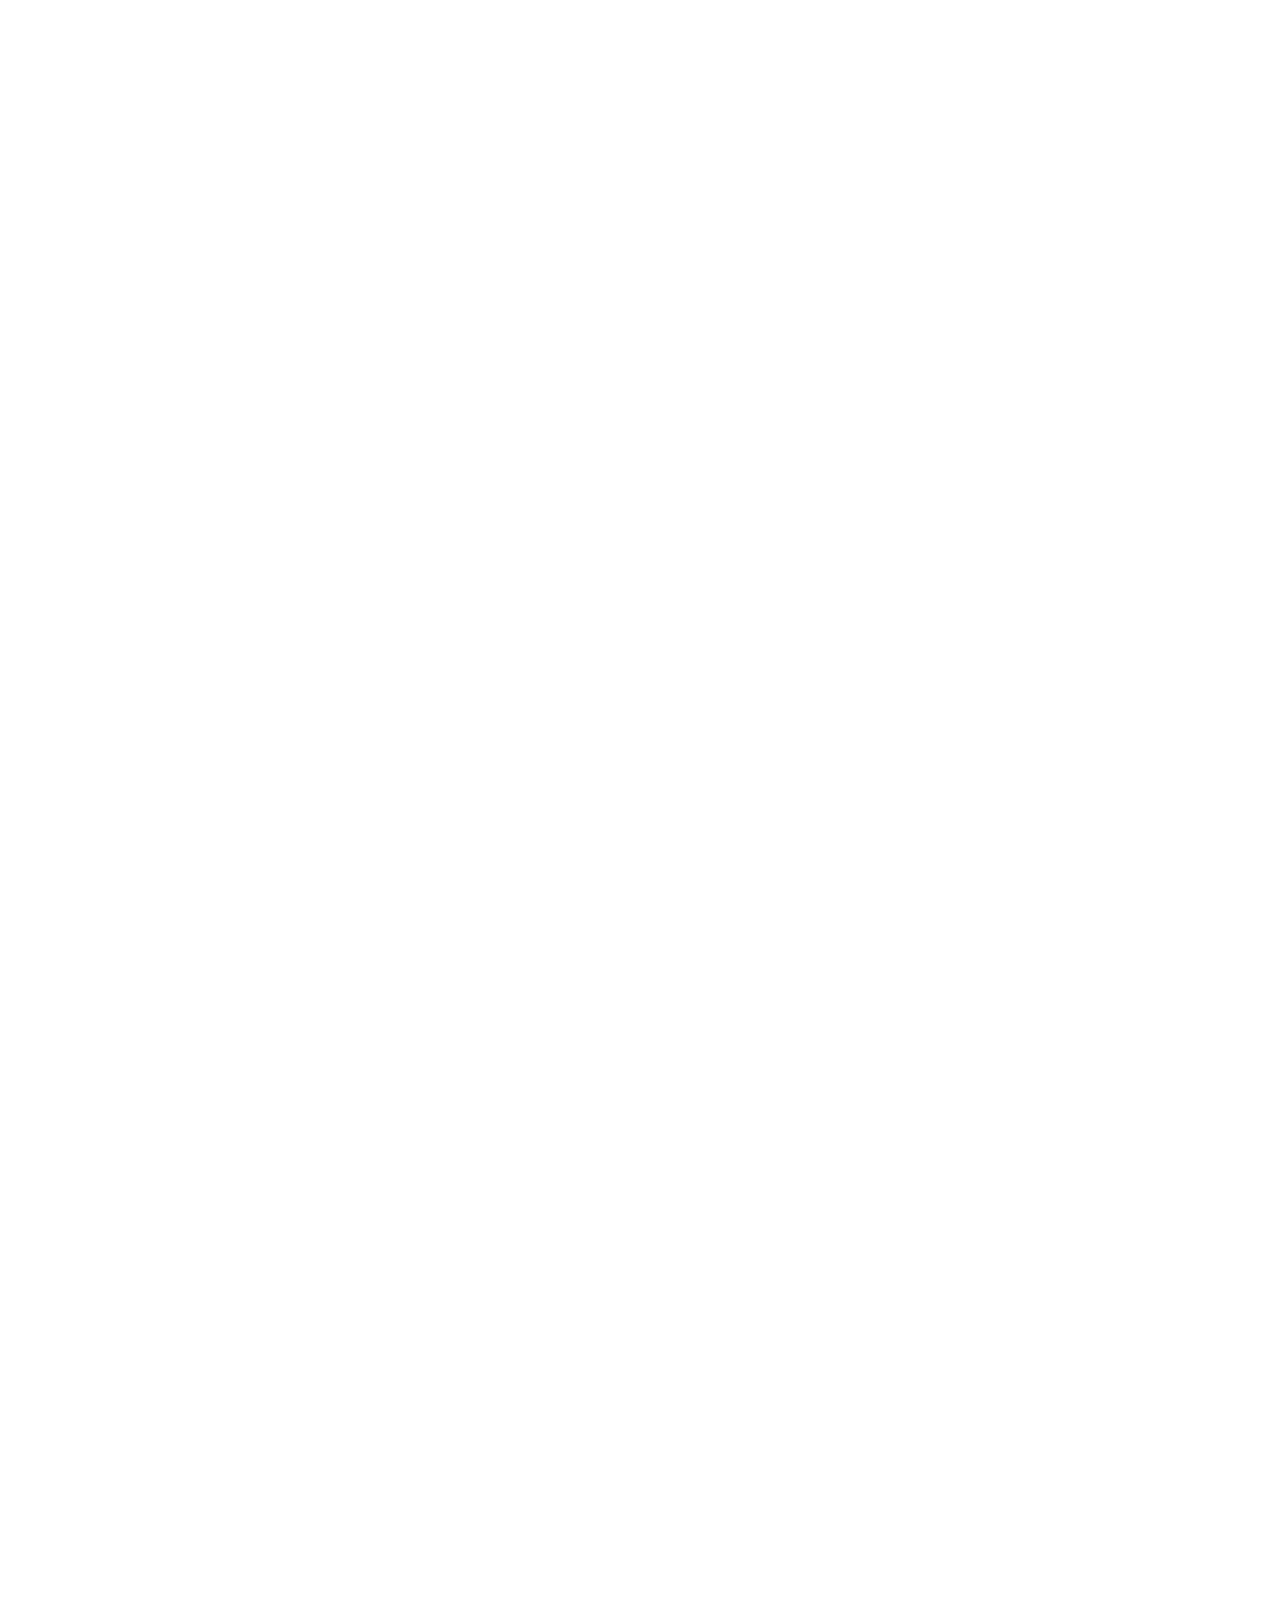
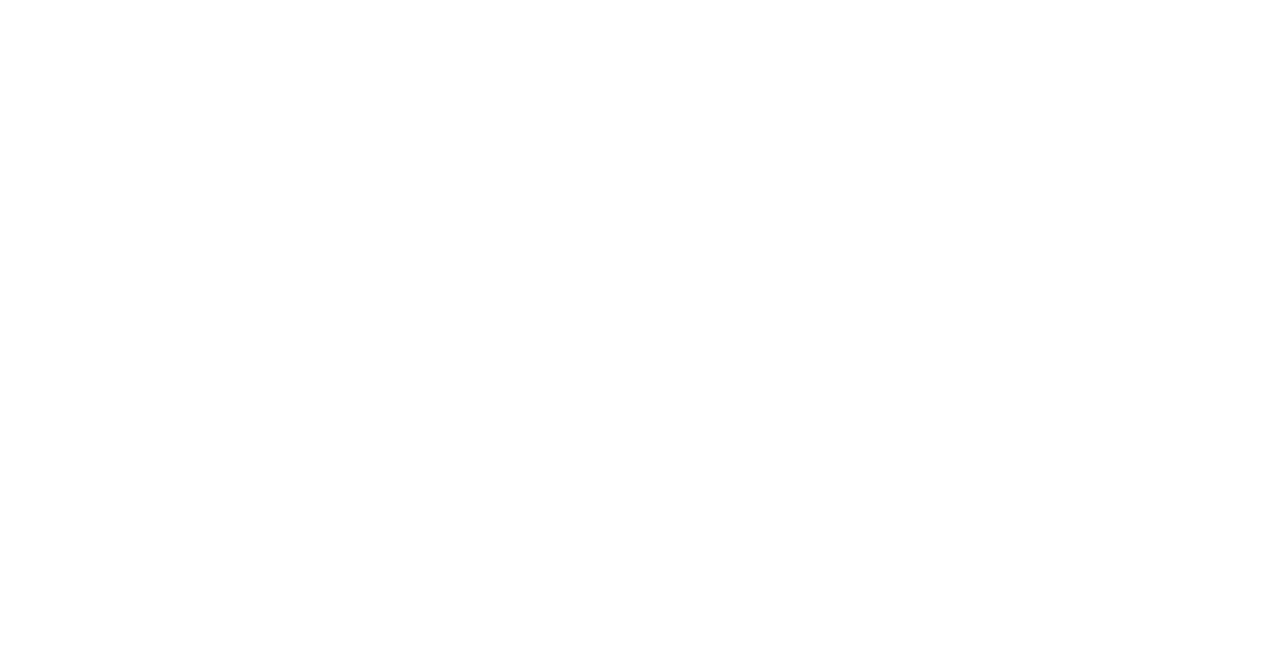
==== commit f385e95d: "finish features and grab deal" ====
--- a/index2.html
+++ b/index2.html
@@ -11,7 +11,7 @@
 </head>
 <body>
     <div class="customer_reviews">
-        <h2 class="customer_reviews--heading">Customer Reviews</h2>
+        <div class="customer_reviews--heading">Customer Reviews</div>
         <div class="customer_reviews--reviews">
             <div class="customer_reviews--review">
                 <div class="customer_reviews--review_text">
@@ -25,7 +25,7 @@
                         <img src="./images/ion-star.png" alt="star" class="customer_reviews--star">
                         <img src="./images/ion-star.png" alt="star" class="customer_reviews--star">
                     </div>
-                    <h5 class="customer_reviews--name">David William - Feb 22, 2023</h5>
+                    <div class="customer_reviews--name">David William - Feb 22, 2023</div>
                 </div>
             </div>
             <div class="customer_reviews--review">
@@ -40,7 +40,7 @@
                         <img src="./images/ion-star.png" alt="star" class="customer_reviews--star">
                         <img src="./images/ion-star.png" alt="star" class="customer_reviews--star">
                     </div>
-                    <h5 class="customer_reviews--name">Emma Turner - Feb 22, 2023</h5>
+                    <div class="customer_reviews--name">Emma Turner - Feb 22, 2023</div>
                 </div>
             </div>
             <div class="customer_reviews--review">
@@ -55,7 +55,7 @@
                         <img src="./images/ion-star.png" alt="star" class="customer_reviews--star">
                         <img src="./images/ion-star.png" alt="star" class="customer_reviews--star">
                     </div>
-                    <h5 class="customer_reviews--name">Rachel Bryan - Feb 22, 2023</h5>
+                    <div class="customer_reviews--name">Rachel Bryan - Feb 22, 2023</div>
                 </div>
             </div>
         </div>
@@ -65,5 +65,151 @@
             <img src="./images/ellipse-104.png" alt="gray ellipse" class="customer_reviews--ellipse">
         </div>
     </div>
+    <div class="video">
+        <div class="video--video_and_text">
+            <div class="video--video">
+                <div class="video--video_image"></div>
+                <img src="./images/ellipse-109.png" alt="button background" class="video--ellipse">
+                <img src="./images/la-play.png" alt="play button" class="video--play_button">
+            </div>
+            <div class="video--why_choose_us">
+                <div class="video--why_choose_us--title">
+                    <div class="video--why_choose_us--heading">Why Choose us</div>
+                    <div class="video--why_choose_us--text">Write some features of your products.</div>
+                </div>
+                <div class="video--why_choose_us--why">
+                    <div class="video--why_choose_us--why_box">
+                        <div class="video--why_choose_us--why_box_heading">Your product quality</div>
+                        <div class="video--why_choose_us--why_box_text">
+                            Suspen dise tempus oncu enim pellen tesque este pretium in neque, elit morbi sagittis lorem habi mattis empus oncu enim pellen.
+                        </div>
+                    </div>
+                    <div class="video--why_choose_us--why_box">
+                        <div class="video--why_choose_us--why_box_heading">Feature of your product</div>
+                        <div class="video--why_choose_us--why_box_text">
+                            Suspen dise tempus oncu enim pellen tesque este pretium in neque, elit morbi sagittis lorem habi mattis. A pellen tesque pretium feugiat.
+                        </div>
+                    </div>
+                    <div class="video--why_choose_us--why_box">
+                        <div class="video--why_choose_us--why_box_heading">Customer Satisfaction</div>
+                        <div class="video--why_choose_us--why_box_text">
+                            A pellen tesque pretium feugiat vel morbi sagittis habi tasse cursus. Suspen dise tempus oncu enim pellen tesque este pretium.
+                        </div>
+                    </div>
+                </div>
+            </div>
+        </div>
+    </div>
+    <div class="features">
+        <div class="features--left">
+            <div class="features--side--box">
+                <div class="features--side--no">
+                    <div class="features--side--number">01.</div>
+                </div>
+                <div class="features--side--text_box">
+                    <div class="features--side--text_box--heading">Feature One</div>
+                    <div class="features--side--text_box--text">
+                        Lorem ipsum dolor sit amet consectetur. Molestie aenean enim massa magna vulputate.
+                    </div>
+                </div>
+            </div>
+            <div class="features--side--box">
+                <div class="features--side--no">
+                    <div class="features--side--number">02.</div>
+                </div>
+                <div class="features--side--text_box">
+                    <div class="features--side--text_box--heading">Feature Two</div>
+                    <div class="features--side--text_box--text">
+                        Nisl vel porttitor feugiat ornare mollis ac. Dignissim amet feugiat vivamus urna eu justo.
+                    </div>
+                </div>
+            </div>
+            <div class="features--side--box">
+                <div class="features--side--no">
+                    <div class="features--side--number">03.</div>
+                </div>
+                <div class="features--side--text_box">
+                    <div class="features--side--text_box--heading">Feature Three</div>
+                    <div class="features--side--text_box--text">
+                        Urna posuere egestas nunc et sit vel. Nam cursus interdum urna rutrum ac elit purus ut.
+                    </div>
+                </div>
+            </div>
+        </div>
+        <div class="features--center"></div>
+        <div class="features--right">
+            <div class="features--side--box">
+                <div class="features--side--no">
+                    <div class="features--side--number">04.</div>
+                </div>
+                <div class="features--side--text_box">
+                    <div class="features--side--text_box--heading">Feature Four</div>
+                    <div class="features--side--text_box--text">
+                        Neque aliquam risus ut gravida commodo nec integer viverra. Id sit bibendum mi sodales.
+                    </div>
+                </div>
+            </div>
+            <div class="features--side--box">
+                <div class="features--side--no">
+                    <div class="features--side--number">05.</div>
+                </div>
+                <div class="features--side--text_box">
+                    <div class="features--side--text_box--heading">Feature Five</div>
+                    <div class="features--side--text_box--text">
+                        In nulla laoreet amet platea feugiat purus at consequat orci. Velit in enim ac eu massa.
+                    </div>
+                </div>
+            </div>
+            <div class="features--side--box">
+                <div class="features--side--no">
+                    <div class="features--side--number">06.</div>
+                </div>
+                <div class="features--side--text_box">
+                    <div class="features--side--text_box--heading">Feature Six</div>
+                    <div class="features--side--text_box--text">
+                        Velit sed sem scelerisque gravida ornare enim. Venenatis pharetra orci eu morbi et justo. 
+                    </div>
+                </div>
+            </div>
+        </div>
+    </div>
+    <div class="grab_deal">
+        <div class="grab_deal--title">
+            <div class="grab_deal--title--heading">Grab deal of the week</div>
+            <div class="grab_deal--title-text">This is the only way to get this product in discount. Limited time only.</div>
+        </div>
+        <div class="grab_deal--item">
+            <div class="grab_deal--item_image"></div>
+            <div class="grab_deal--right">
+                <div class="grab_deal--text_box">
+                    <div class="grab_deal--reviews">
+                        <img src="./images/ion-star.png" alt="star" class="customer_reviews--star">
+                        <img src="./images/ion-star.png" alt="star" class="customer_reviews--star">
+                        <img src="./images/ion-star.png" alt="star" class="customer_reviews--star">
+                        <img src="./images/ion-star.png" alt="star" class="customer_reviews--star">
+                        <img src="./images/ion-star.png" alt="star" class="customer_reviews--star">
+                    </div>
+                    <div class="grab_deal--text_and_price">
+                        <div class="grab_deal--text">
+                            <div class="grab_deal--product_name">product Name</div>
+                            <div class="grab_deal--product_description">
+                                Tempus uspen dise oncu enim pellen tesque este pretium in neque, elit morbi sagittis lorem habi mattis empus oncu enim pellen. Dise tempus oncu enim pellen tesque este pretium in neque, elit morbi sagittis lorem habi mattis empus oncu enim pellen.
+                            </div>
+                        </div>
+                        <div class="grab_deal--price">
+                            <div class="grab_deal--sale_price">$99.99</div>
+                            <div class="grab_deal--original_price">$190</div>
+                        </div>
+                    </div>
+                    <div class="grab_deal--timer">
+
+                    </div>
+                </div>
+                <div class="grab_deal--button">
+                    <div class="grab_deal--order_now">Order now</div>
+                </div>
+            </div>
+        </div>
+    </div>
 </body>
 </html>--- a/styles2.css
+++ b/styles2.css
@@ -33,6 +33,7 @@
     line-height: 109%; /* 69.76px */
     letter-spacing: -0.64px;
     text-transform: capitalize;
+    margin: 0;
 }
 
 .customer_reviews--reviews {
@@ -91,6 +92,7 @@
     font-weight: 500;
     line-height: 33px; /* 183.333% */
     text-transform: capitalize;
+    margin: 0;
 }
 
 .customer_reviews--slider {
@@ -104,3 +106,366 @@
     height: 17px;
 }
 
+.video {
+    display: flex;
+    width: 1540px;
+    flex-direction: column;
+    align-items: flex-start;
+    gap: 10px;
+    border-radius: 20px;
+    background: #F9FAFC;
+}
+
+.video--video_and_text {
+    display: flex;
+    align-items: flex-start;
+    align-self: stretch;
+}
+
+.video--video {
+    height: 768px;
+    flex: 1 0 0;
+    position: relative;
+}
+
+.video--video_image {
+    width: 770px;
+    height: 768px;
+    flex-shrink: 0;
+    background: url(./images/pexels-suzy-hazelwood-25369653.png), lightgray -149.8px -313.703px / 139.851% 180.277% no-repeat;
+}
+
+.video--ellipse, .video--play_button {
+    width: 123px;
+    height: 123px;
+    flex-shrink: 0;
+    position: absolute;
+    top: 50%;
+    left: 50%;
+    transform: translate(-50%, -50%);
+}
+
+.video--why_choose_us {
+    display: flex;
+    height: 768px;
+    padding: 0px 100px;
+    flex-direction: column;
+    justify-content: center;
+    align-items: center;
+    gap: 46px;
+    flex: 1 0 0;
+    border-radius: 0px 40px 40px 0px;
+}
+
+.video--why_choose_us--title {
+    display: flex;
+    flex-direction: column;
+    align-items: center;
+    gap: 14px;
+    align-self: stretch;
+}
+
+.video--why_choose_us--heading {
+    align-self: stretch;
+    color: #313131;
+    text-align: center;
+    font-family: Poppins;
+    font-size: 64px;
+    font-style: normal;
+    font-weight: 600;
+    line-height: 109%; /* 69.76px */
+    letter-spacing: -0.64px;
+    text-transform: capitalize;
+}
+
+.video--why_choose_us--text {
+    align-self: stretch;
+    color: #616161;
+    text-align: center;
+    font-family: Poppins;
+    font-size: 16px;
+    font-style: normal;
+    font-weight: 400;
+    line-height: 188%; /* 30.08px */
+}
+
+.video--why_choose_us--why {
+    display: flex;
+    flex-direction: column;
+    align-items: center;
+    gap: 30px;
+    align-self: stretch;
+}
+
+.video--why_choose_us--why_box {
+    display: flex;
+    flex-direction: column;
+    align-items: flex-start;
+    gap: 3px;
+    align-self: stretch;
+}
+
+.video--why_choose_us--why_box_heading {
+    align-self: stretch;
+    color: #313131;
+    text-align: center;
+    font-family: Poppins;
+    font-size: 28px;
+    font-style: normal;
+    font-weight: 500;
+    line-height: 33px; /* 117.857% */
+    text-transform: capitalize;
+}
+
+.video--why_choose_us--why_box_text {
+    align-self: stretch;
+    color: #616161;
+    text-align: center;
+    font-family: Poppins;
+    font-size: 16px;
+    font-style: normal;
+    font-weight: 400;
+    line-height: 188%; /* 30.08px */
+}
+
+.features {
+    display: inline-flex;
+    align-items: center;
+    gap: 20px;
+}
+
+.features--left {
+    display: flex;
+    width: 500px;
+    flex-direction: column;
+    align-items: flex-start;
+    gap: 60px;
+}
+
+.features--side--box {
+    display: flex;
+    align-items: flex-start;
+    gap: 20px;
+    align-self: stretch;
+}
+
+.features--side--no {
+    display: flex;
+    width: 117px;
+    padding-top: 8px;
+    align-items: flex-start;
+    gap: 10px;
+}
+
+.features--side--number {
+    width: 117px;
+    flex-shrink: 0;
+    color: #E9EAED;
+    text-align: center;
+    leading-trim: both;
+    text-edge: cap;
+    font-family: Poppins;
+    font-size: 72px;
+    font-style: normal;
+    font-weight: 600;
+    line-height: normal;
+    letter-spacing: -1.44px;
+    text-transform: capitalize;
+}
+
+.features--side--text_box {
+    display: flex;
+    flex-direction: column;
+    align-items: flex-start;
+    gap: 8px;
+    flex: 1 0 0;
+}
+
+.features--side--text_box--heading {
+    width: 385px;
+    color: #313131;
+    font-family: Poppins;
+    font-size: 28px;
+    font-style: normal;
+    font-weight: 500;
+    line-height: 33px; /* 117.857% */
+    text-transform: capitalize;
+}
+
+.features--side--text_box--text {
+    align-self: stretch;
+    color: #616161;
+    font-family: Poppins;
+    font-size: 16px;
+    font-style: normal;
+    font-weight: 400;
+    line-height: 188%; /* 30.08px */
+}
+
+.features--center {
+    width: 500px;
+    height: 630px;
+    background: url(./images/pexels-ds-stories-72560941.png), lightgray -279.182px -733.393px / 198.962% 236.518% no-repeat;
+}
+
+.features--right {
+    display: flex;
+    width: 500px;
+    flex-direction: column;
+    align-items: flex-end;
+    gap: 60px;
+}
+
+.grab_deal {
+    display: inline-flex;
+    flex-direction: column;
+    align-items: center;
+    gap: 46px;
+}
+
+.grab_deal--title {
+    display: flex;
+    flex-direction: column;
+    align-items: center;
+    gap: 14px;
+}
+
+.grab_deal--title--heading {
+    color: #313131;
+    text-align: center;
+    font-family: Poppins;
+    font-size: 64px;
+    font-style: normal;
+    font-weight: 600;
+    line-height: 109%; /* 69.76px */
+    letter-spacing: -0.64px;
+    text-transform: capitalize;    
+}
+
+.grab_deal--title-text {
+    align-self: stretch;
+    color: #616161;
+    text-align: center;
+    font-family: Poppins;
+    font-size: 16px;
+    font-style: normal;
+    font-weight: 400;
+    line-height: 188%; /* 30.08px */        
+}
+
+.grab_deal--item {
+    display: flex;
+    align-items: center;
+    gap: 52px;
+}
+
+.grab_deal--item_image {
+    width: 760px;
+    height: 649px;
+    border-radius: 20px;
+    background: url(./images/pexels-suzy-hazelwood-25369652.png), lightgray 50% / cover no-repeat;
+}
+
+.grab_deal--right {
+    display: flex;
+    flex-direction: column;
+    align-items: flex-start;
+    gap: 50px;
+}
+
+.grab_deal--text_box {
+    display: flex;
+    flex-direction: column;
+    align-items: flex-start;
+    gap: 30px;
+}
+
+.grab_deal--button {
+    display: flex;
+    padding: 17px 56px;
+    justify-content: center;
+    align-items: center;
+    gap: 4px;
+    border-radius: 70px;
+    background: #0A74F1;
+}
+
+.grab_deal--order_now {
+    color: #FFF;
+    text-align: center;
+    font-family: Poppins;
+    font-size: 20px;
+    font-style: normal;
+    font-weight: 500;
+    line-height: 188%; /* 37.6px */
+    letter-spacing: 1.8px;
+    text-transform: uppercase;
+}
+
+.grab_deal--reviews {
+    display: flex;
+    align-items: flex-start;
+    gap: 2px;
+}
+
+.grab_deal--text_and_price {
+    display: flex;
+    flex-direction: column;
+    align-items: flex-start;
+    gap: 20px;
+}
+
+.grab_deal--text {
+    display: flex;
+    flex-direction: column;
+    align-items: flex-start;
+    gap: 10px;
+}
+
+.grab_deal--price {
+    display: flex;
+    align-items: center;
+    gap: 4px;
+}
+
+.grab_deal--product_name {
+    color: #313131;
+    font-family: Poppins;
+    font-size: 38px;
+    font-style: normal;
+    font-weight: 600;
+    line-height: 33px; /* 86.842% */
+    text-transform: capitalize;
+}
+
+.grab_deal--product_description {
+    width: 728px;
+    color: #616161;
+    font-family: Poppins;
+    font-size: 16px;
+    font-style: normal;
+    font-weight: 400;
+    line-height: 188%; /* 30.08px */
+}
+
+.grab_deal--sale_price {
+    color: #0A74F1;
+    font-family: Poppins;
+    font-size: 34px;
+    font-style: normal;
+    font-weight: 600;
+    line-height: 33px; /* 97.059% */
+    text-transform: capitalize;
+}
+
+.grab_deal--original_price {
+    color: #9D9D9D;
+    font-family: Poppins;
+    font-size: 24px;
+    font-style: normal;
+    font-weight: 400;
+    line-height: 33px; /* 137.5% */
+    letter-spacing: 0.72px;
+    text-decoration:line-through;
+    text-transform: capitalize;
+}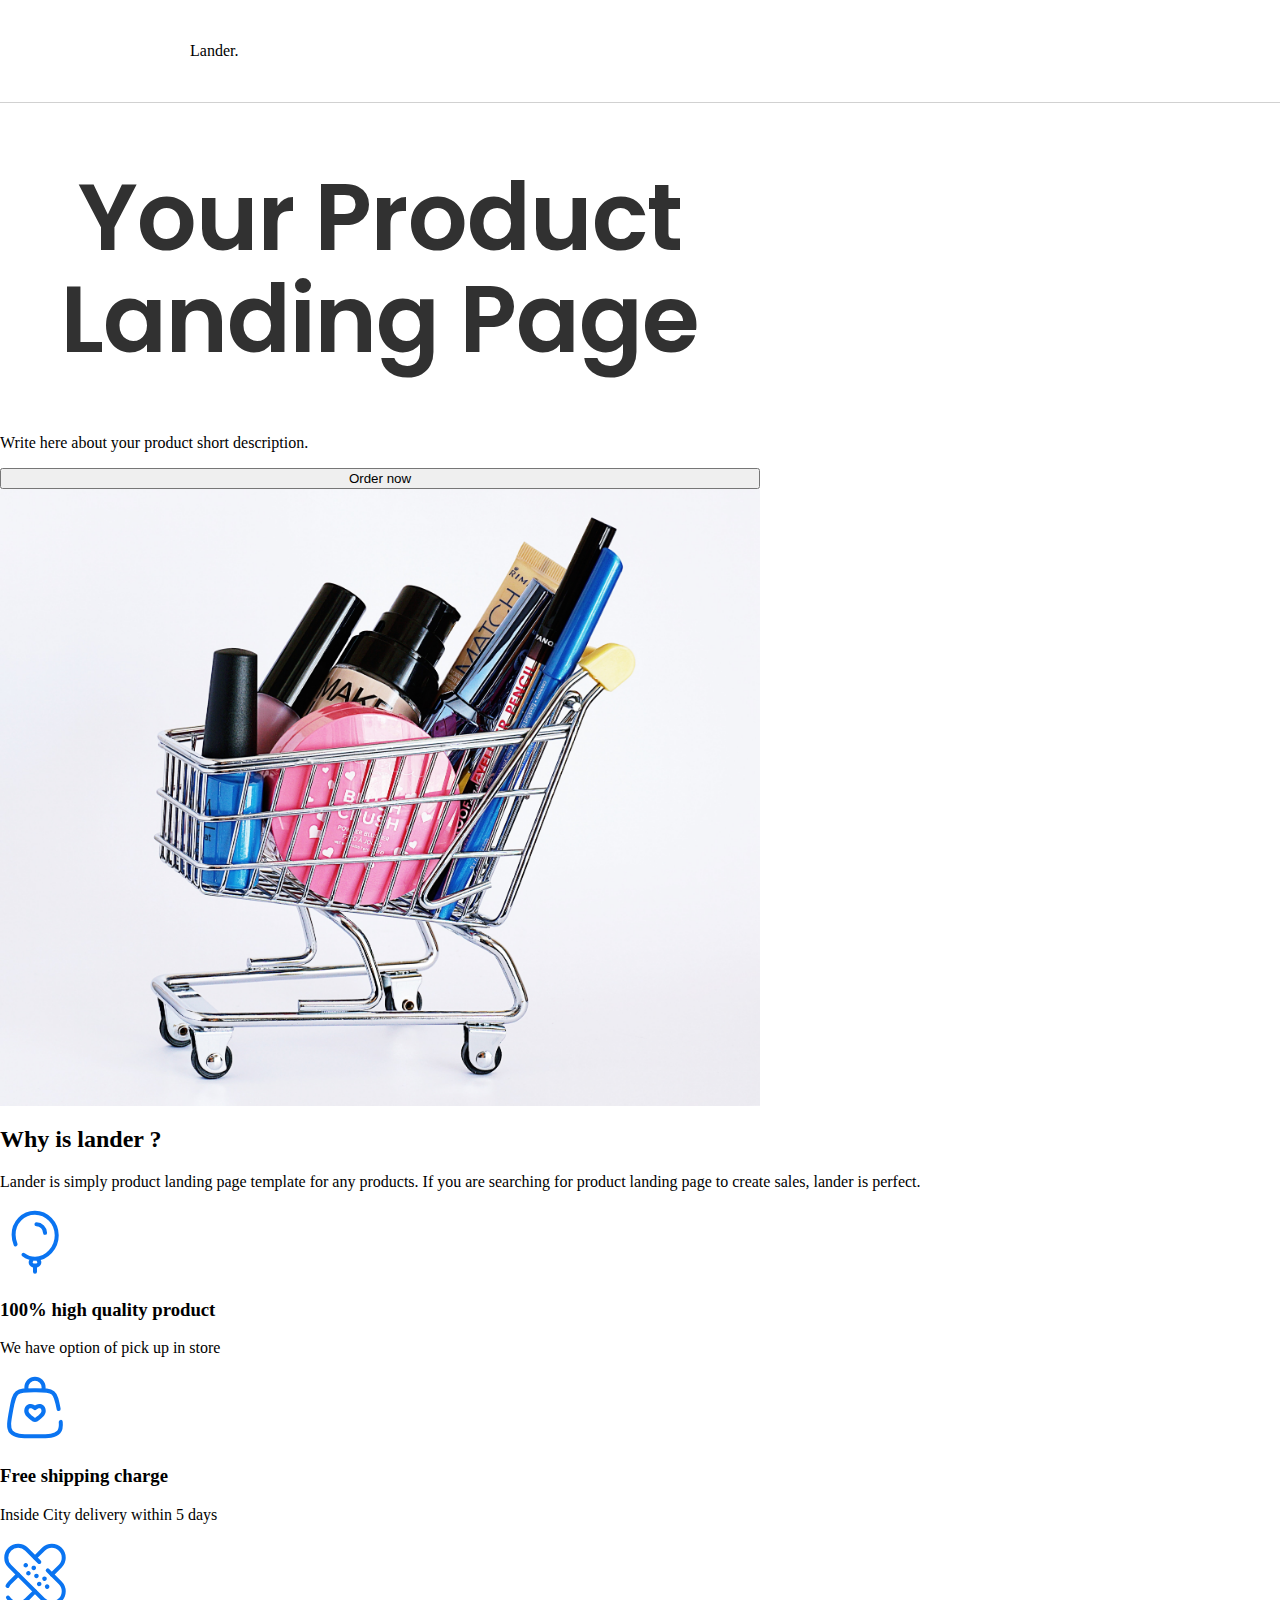
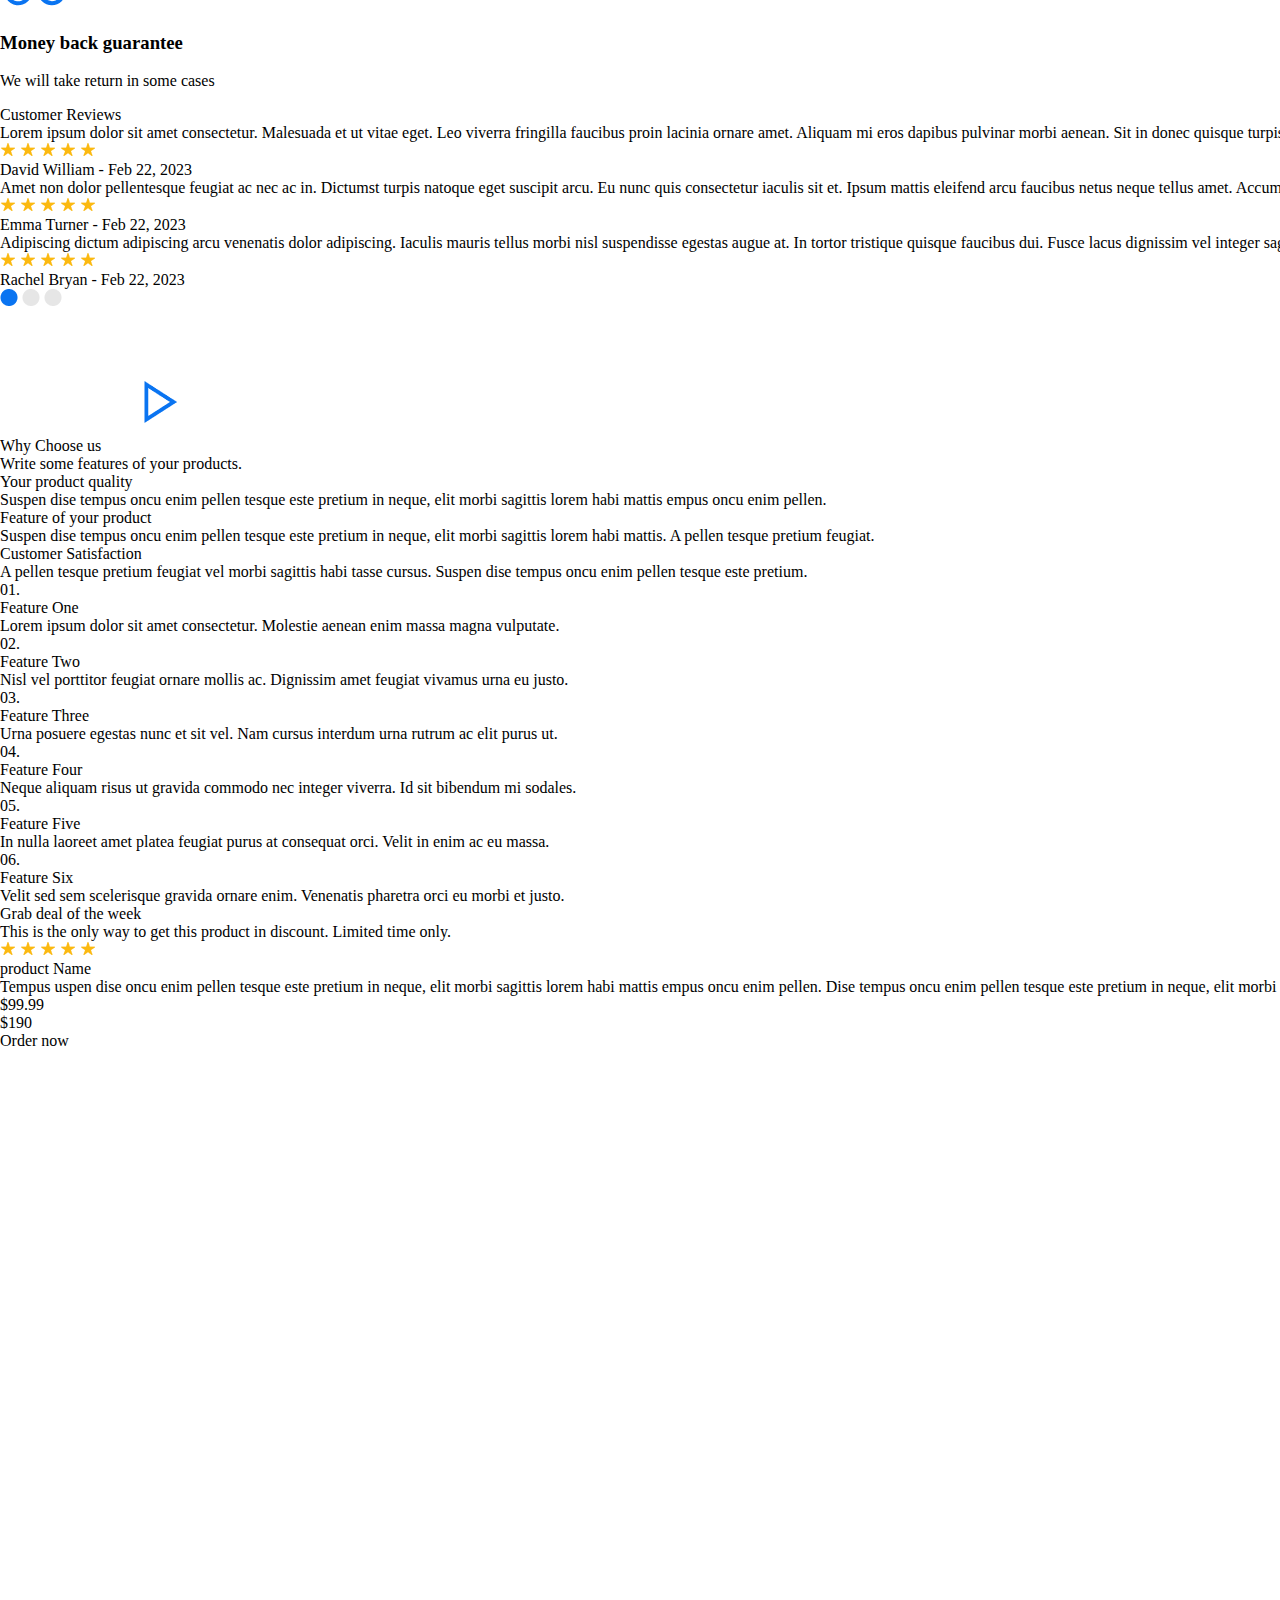
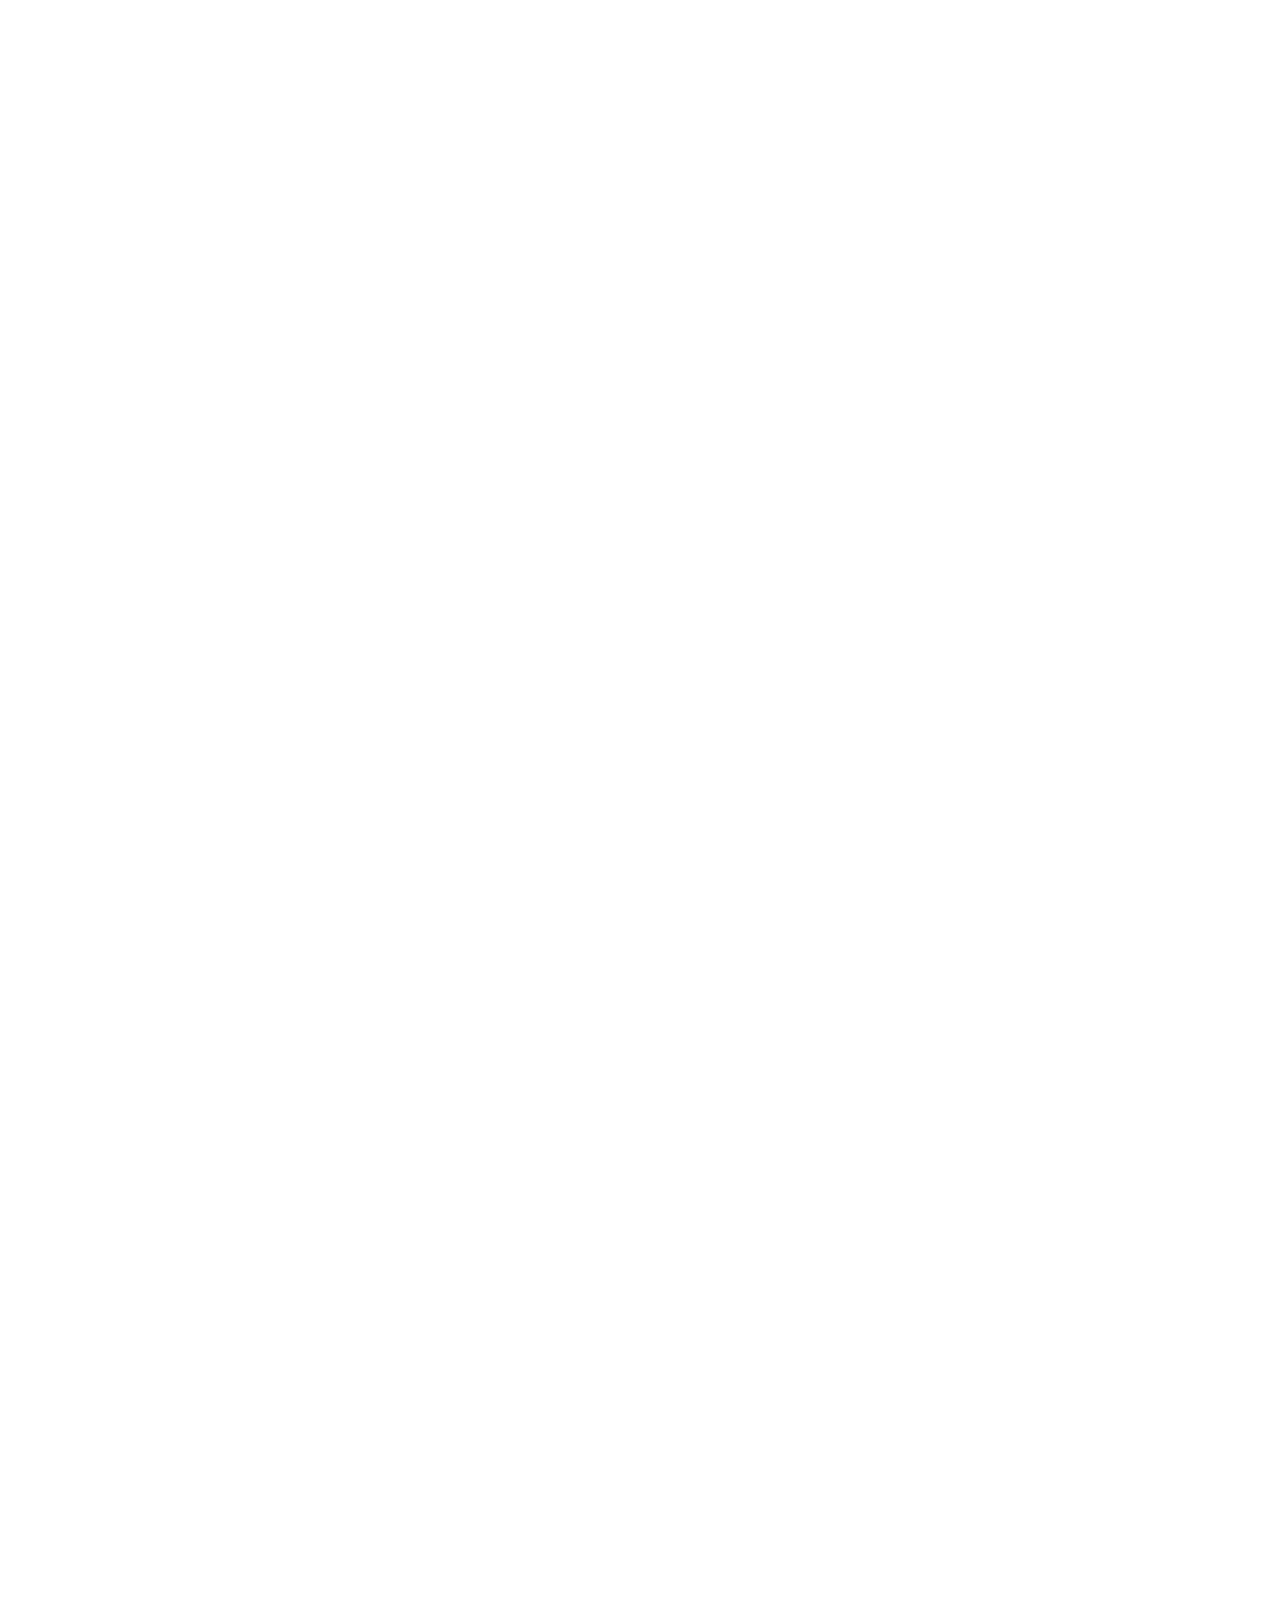
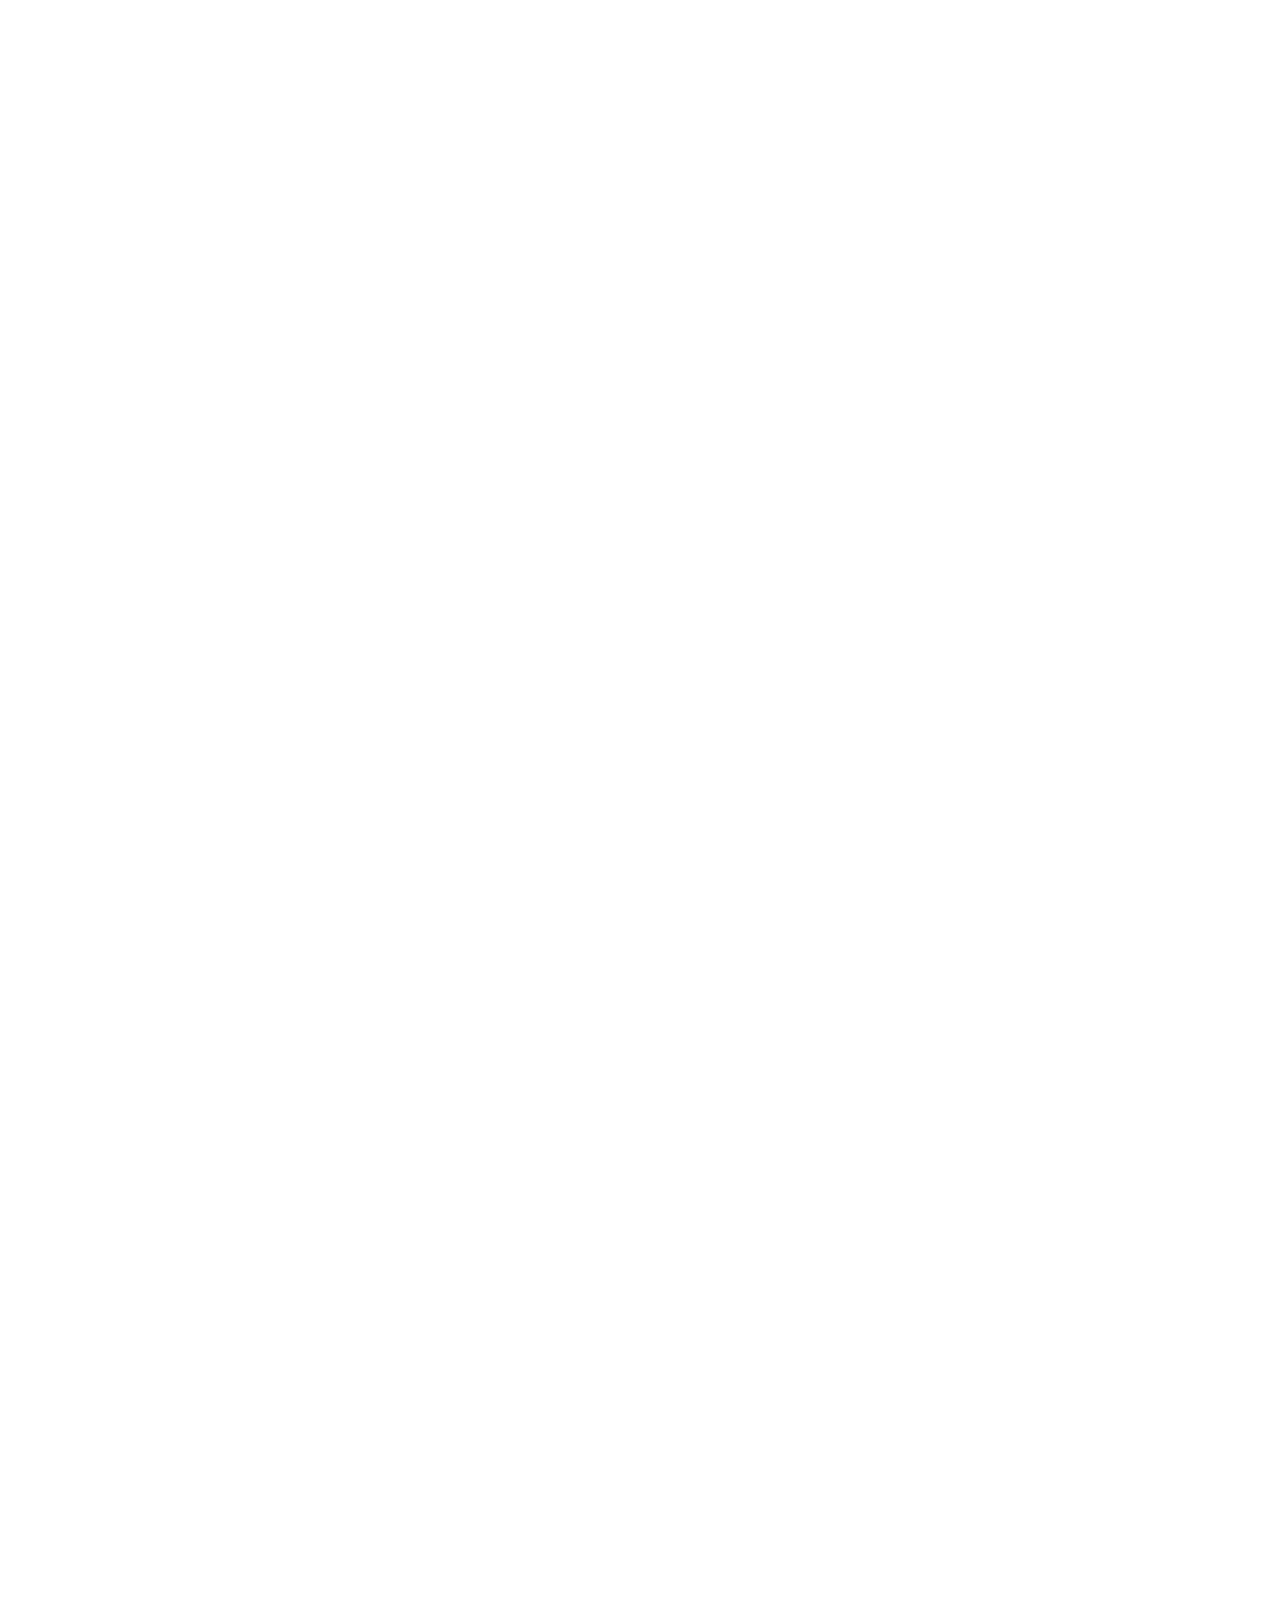
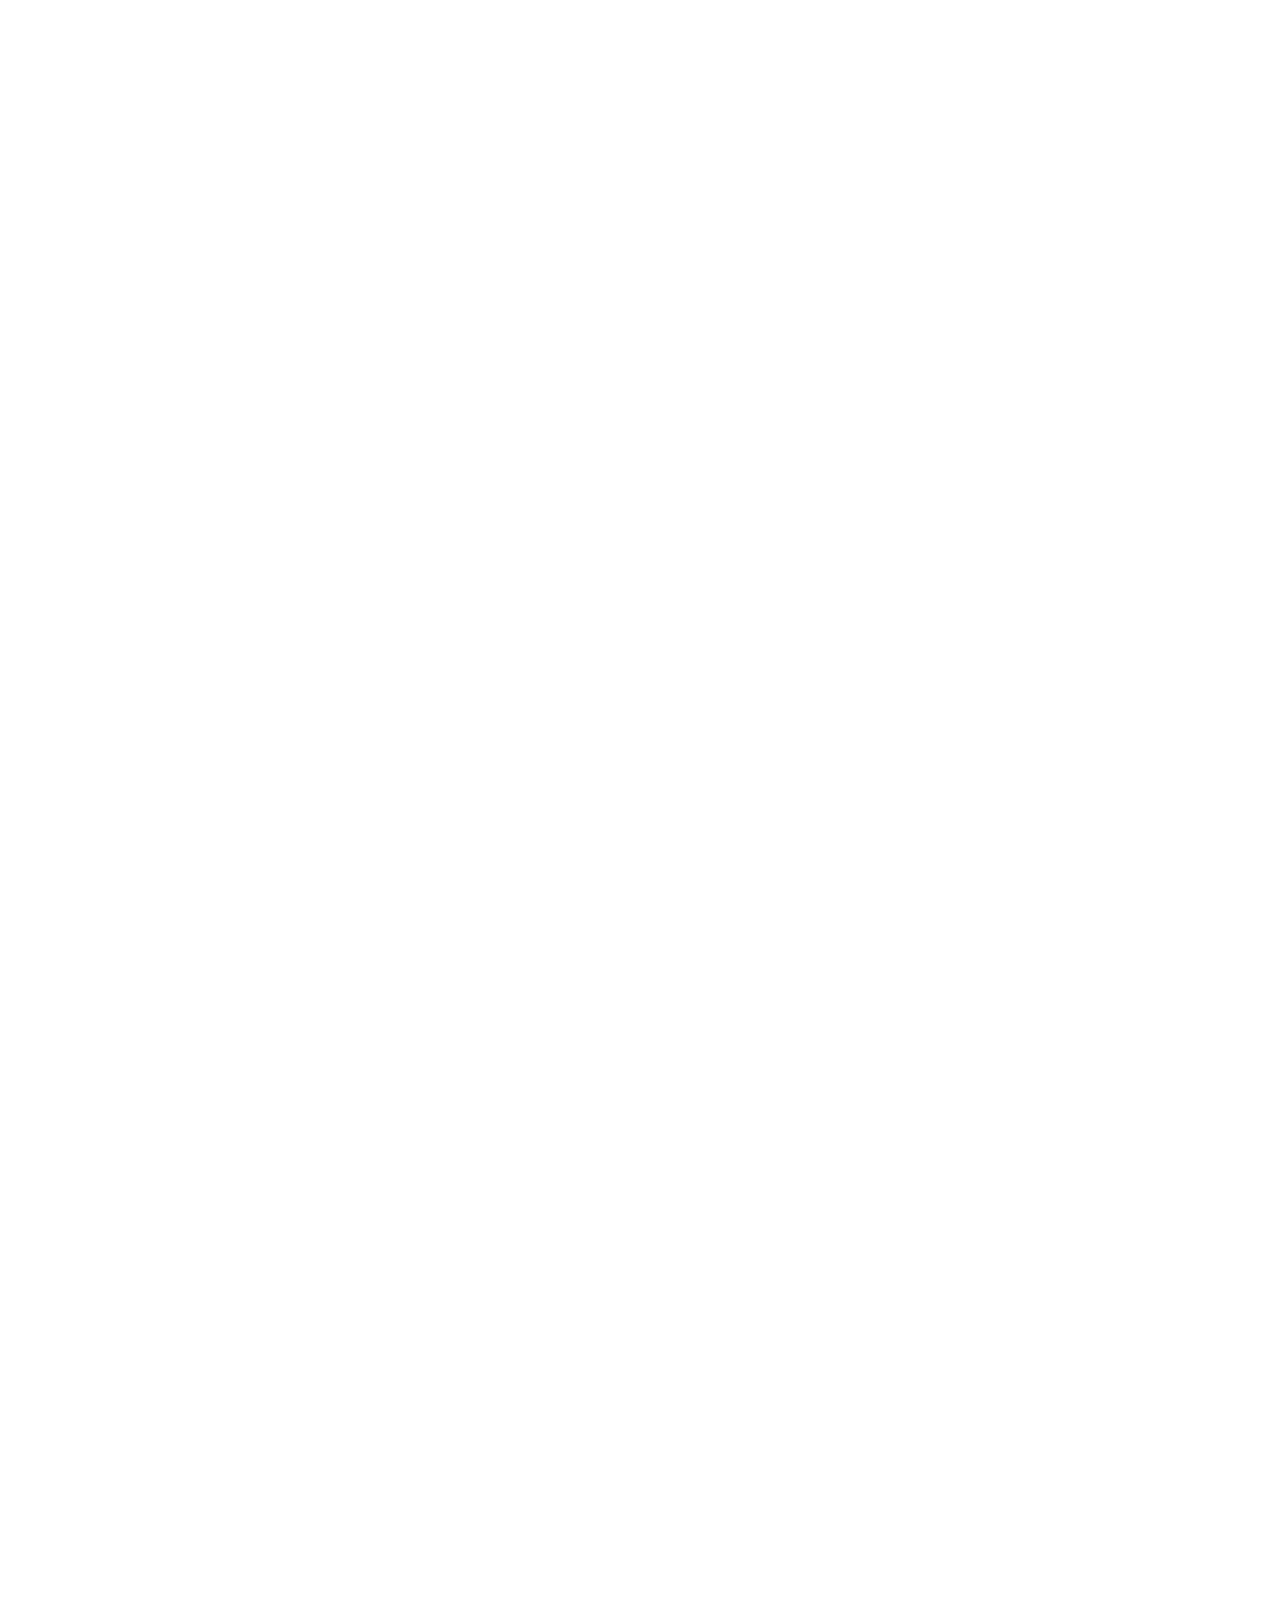
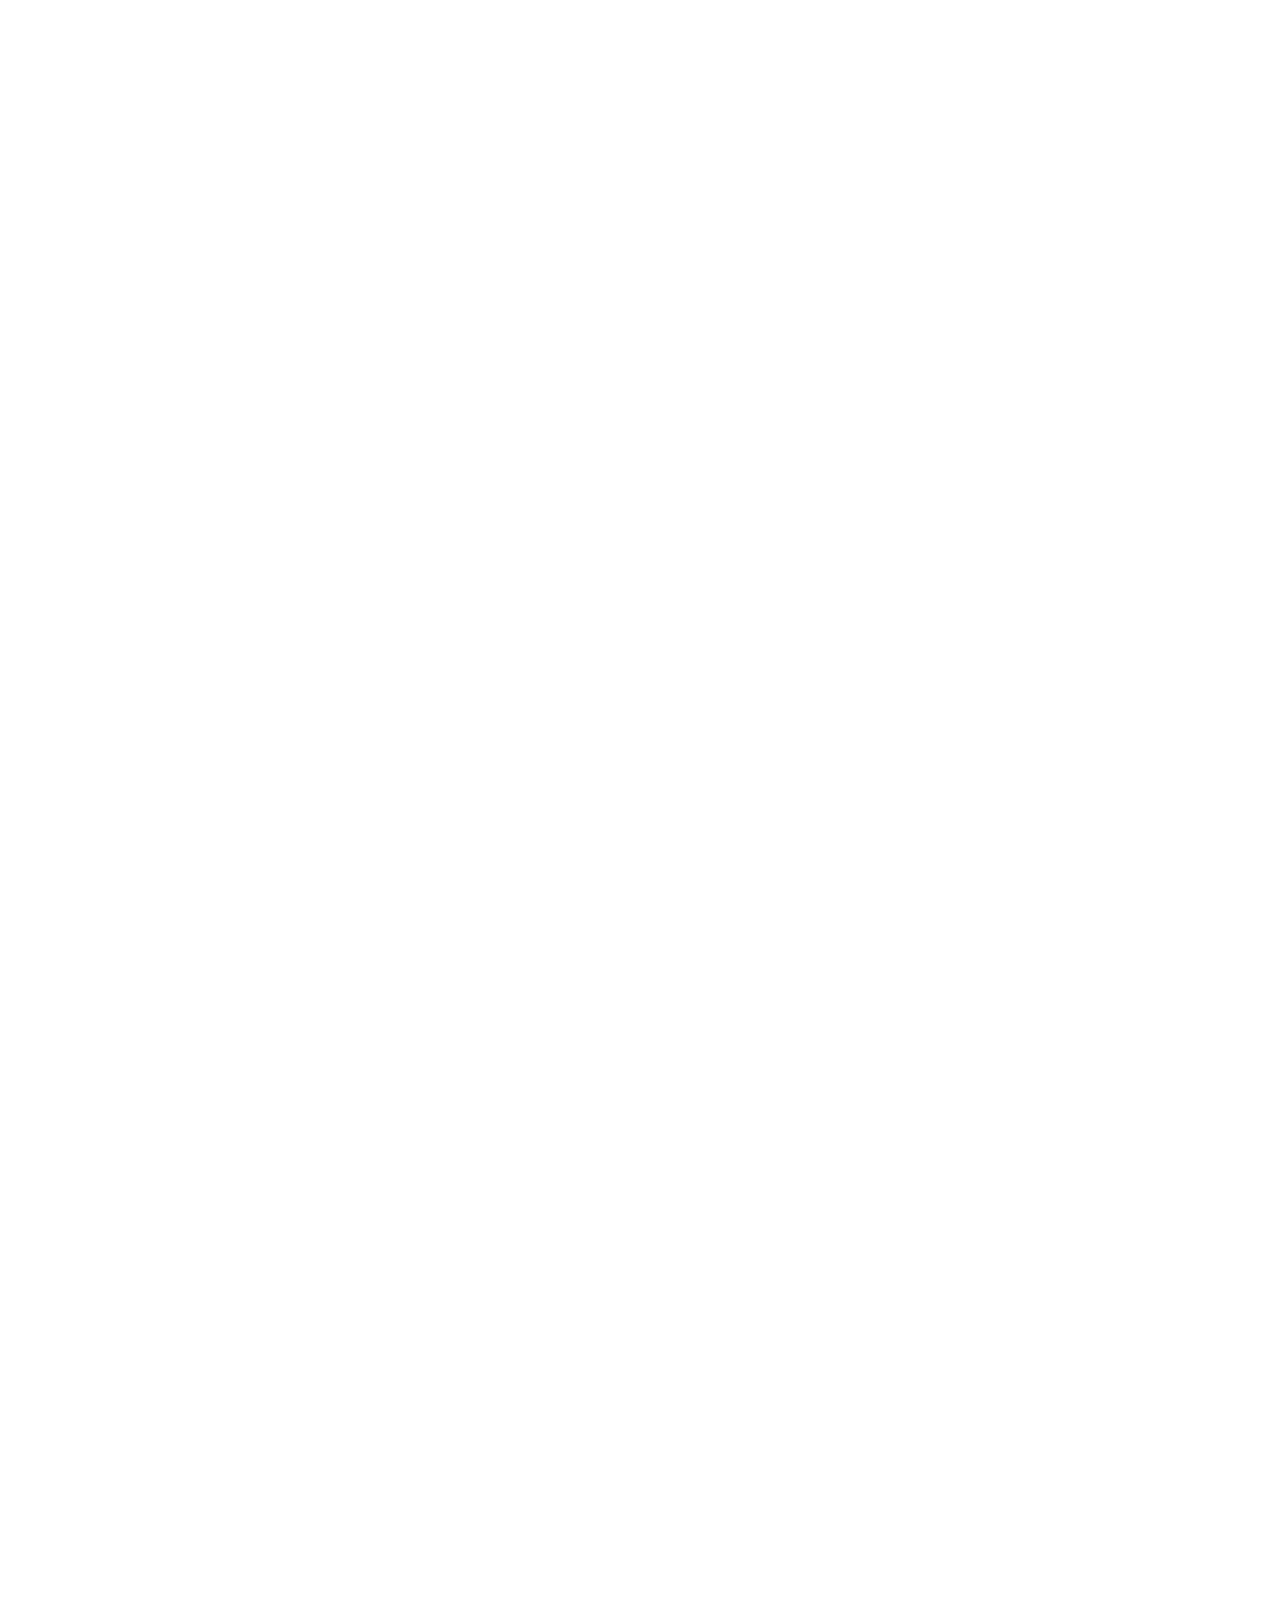
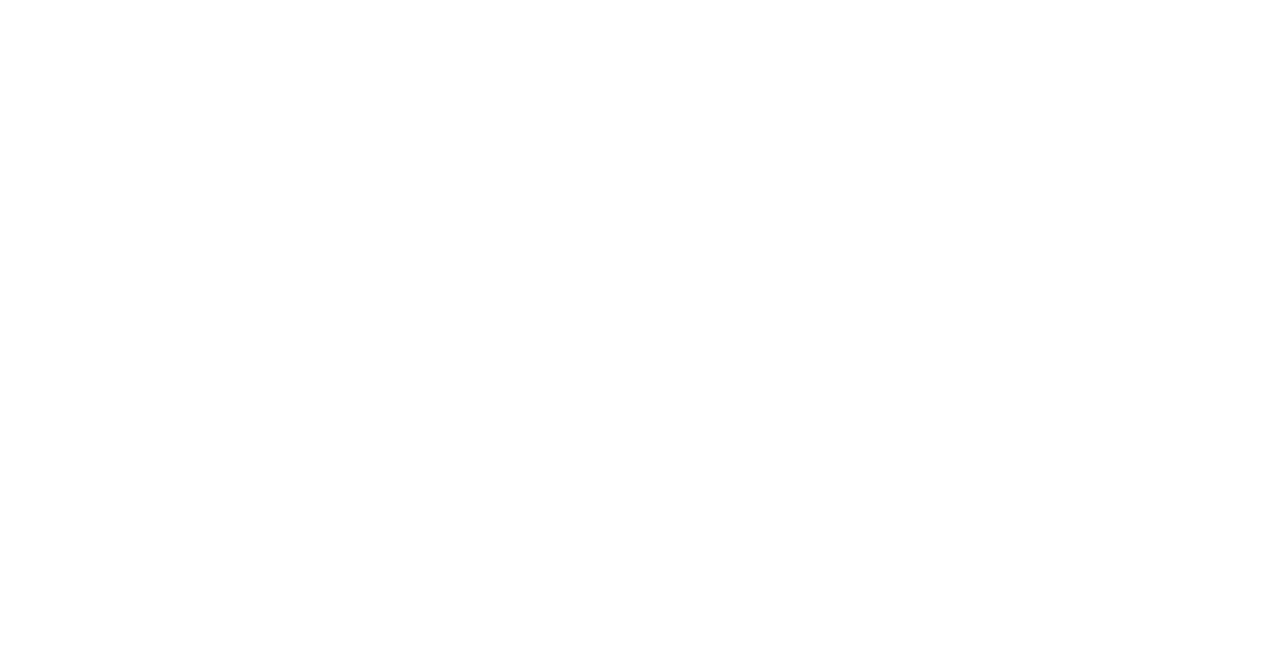
==== commit 743b0c71: "Merge branch 'main' of https://github.com/dtarvin/figma-landing-page" ====
--- a/index2.html
+++ b/index2.html
@@ -4,6 +4,99 @@
     <meta charset="UTF-8">
     <meta name="viewport" content="width=device-width, initial-scale=1.0">
     <title>Figma Landing Page</title>
+    <link rel="stylesheet" href="./styles2.css">
+</head>
+<body> <!-- 02_Lander -->
+    <nav class="navbar">
+        <div class="logo">
+            Lander.
+        </div>
+        <div class="nav">
+            <a href="">Home</a>
+            <a href="">About</a>
+            <a href="">Reviews</a>
+            <a href="">Video</a>
+            <a href="">Features</a>
+            <a href="">Products</a>
+            <a href="">Faqs</a>
+            <a href="">Contact</a>
+        </div>
+    </nav>
+    <div class="product_landing">
+        <div class="product_landing--text_content">
+            <div class="product_landing--text">
+                <h1 class="product_landing--heading">Your Product Landing Page</h1>
+                <p class="product_landing--paragraph">Write here about your product short description.</p>
+            </div>
+            <button class="product_landing--button">
+                Order now
+            </button>
+            <img src="./images/shopping-cart-full-size.jpeg" alt="shopping cart" class="product_landing--image">
+        </div>
+    </div>
+    <div class="why_is_lander">
+        <div class="why_is_lander--text_content">
+            <div class="why_is_lander--text">
+                <h2 class="why_is_lander--heading">Why is lander ?</h2>
+                <p class="why_is_lander--paragraph">
+                    Lander is simply product landing page template for any products. If you are searching for product landing page to create
+                    sales, lander is perfect.
+                </p>
+            </div>
+        </div>
+        <div class="why_is_lander--features">
+            <div class="why_is_lander--features_box">
+                <svg class="why_is_lander--features_box--icon" 
+                    xmlns="http://www.w3.org/2000/svg" width="70" height="69" viewBox="0 0 70 69" fill="none">
+                    <path
+                        d="M23.4923 47.7458C26.7985 50.2183 30.7315 51.7133 34.9923 51.7507C46.9005 51.8485 56.825 40.4807 56.7273 28.1872C56.6324 15.8995 46.9005 5.84847 34.9923 5.75072C23.084 5.65297 13.5074 15.5372 13.6023 27.8307C13.6388 31.1091 14.3064 34.3498 15.5688 37.3757"
+                        stroke="#0A74F1" stroke-width="4" stroke-linecap="round" />
+                    <path
+                        d="M45.0623 25.875C45.0361 23.5956 44.119 21.417 42.5072 19.8051C40.8953 18.1932 38.7166 17.2761 36.4373 17.25M34.9998 58.5063C35.9226 58.5063 36.3855 58.5062 36.7046 58.443C38.5849 58.075 39.7263 56.2235 39.1714 54.4467C39.0765 54.1449 38.858 53.751 38.421 52.9661M34.9998 58.5063C34.0769 58.5063 33.614 58.5062 33.2949 58.443C31.4146 58.075 30.2733 56.2235 30.8281 54.4467C30.923 54.1449 31.1415 53.751 31.5785 52.9661M34.9998 58.5063V64.6875"
+                        stroke="#0A74F1" stroke-width="4" stroke-linecap="round" />
+                </svg>
+                <div class="why_is_lander--features_box--text">
+                    <h3 class="why_is_lander--features_box--heading">100% high quality product</h3>
+                    <p class="why_is_lander--features_box--paragraph">
+                        We have option of pick up in store
+                    </p>
+                </div>
+            </div>
+            <div class="why_is_lander--features-box">
+                <svg class="why_is_lander--features_box--icon" 
+                    xmlns="http://www.w3.org/2000/svg" width="70" height="69" viewBox="0 0 70 69" fill="none">
+                    <path
+                        d="M35 35.0486L33.5079 36.6068C33.9093 36.9916 34.4439 37.2065 35 37.2065C35.5561 37.2065 36.0907 36.9916 36.4921 36.6068L35 35.0486ZM33.5223 43.8748C32.3234 42.9922 30.998 41.8911 29.9946 40.7324C28.9366 39.5077 28.5312 38.5561 28.5312 37.9408H24.2188C24.2188 40.1546 25.4866 42.1096 26.7344 43.5528C28.0367 45.0622 29.6496 46.3818 30.9721 47.3507L33.5223 43.8748ZM28.5312 37.9408C28.5312 36.2848 29.2874 35.5632 29.9457 35.3332C30.6645 35.0802 31.9985 35.1607 33.5108 36.6068L36.4921 33.4932C34.1203 31.2219 31.1418 30.3422 28.5198 31.2622C25.8345 32.2023 24.2188 34.7869 24.2188 37.9408H28.5312ZM39.025 47.3507C40.3475 46.3818 41.9632 45.0622 43.2656 43.5557C44.5134 42.1124 45.7812 40.1546 45.7812 37.9408H41.4688C41.4688 38.5561 41.0634 39.5077 40.0025 40.7324C39.002 41.8911 37.6766 42.9922 36.4777 43.8748L39.0279 47.3536L39.025 47.3507ZM45.7812 37.9408C45.7812 34.7869 44.1626 32.2023 41.4802 31.2622C38.8582 30.3422 35.8797 31.2219 33.5079 33.4932L36.4921 36.6068C38.0015 35.1607 39.3355 35.0802 40.0571 35.3332C40.7126 35.5632 41.4688 36.2819 41.4688 37.9408H45.7812ZM30.975 47.3507C32.033 48.1269 33.2232 49.0987 35 49.0987V44.7862C34.931 44.7862 34.885 44.7862 34.7297 44.6999C34.3102 44.4508 33.9068 44.1752 33.5223 43.8748L30.9721 47.3536L30.975 47.3507ZM36.4777 43.8748C36.0933 44.1772 35.69 44.4518 35.2702 44.7028C35.115 44.7862 35.069 44.7862 35 44.7862V49.0987C36.7767 49.0987 37.967 48.1298 39.025 47.3507L36.4777 43.8748Z"
+                        fill="#0A74F1" />
+                    <path
+                        d="M26.3685 17.25V14.375C26.3685 12.0875 27.2772 9.89371 28.8947 8.2762C30.5122 6.6587 32.706 5.75 34.9935 5.75C37.281 5.75 39.4748 6.6587 41.0923 8.2762C42.7098 9.89371 43.6185 12.0875 43.6185 14.375V17.25M58.6375 36.0123C56.9528 27.0394 56.1133 22.5515 52.9163 19.9008C49.7279 17.25 45.1624 17.25 36.0285 17.25H33.9585C24.8275 17.25 20.262 17.25 17.0679 19.9008C13.8766 22.5515 13.0343 27.0394 11.3495 36.0123C8.98338 48.6306 7.80176 54.9384 11.2518 59.0956C14.7018 63.25 21.1188 63.25 33.9556 63.25H36.0314C48.8683 63.25 55.2881 63.25 58.7353 59.0956C60.7363 56.6806 61.179 53.5469 60.7363 48.875"
+                        stroke="#0A74F1" stroke-width="4" stroke-linecap="round" />
+                </svg>
+                <div class="why_is_lander--features_box--text">
+                    <h3 class="why_is_lander--features_box--heading">Free shipping charge</h3>
+                    <p class="why_is_lander--features_box--paragraph">
+                        Inside City delivery within 5 days
+                    </p>
+                </div>
+            </div>
+            <div class="why_is_lander--features-box">
+                <svg class="why_is_lander--features_box--icon" 
+                    xmlns="http://www.w3.org/2000/svg" width="70" height="69" viewBox="0 0 70 69" fill="none">
+                    <path
+                        d="M39.3132 21.9714L26.5798 9.23804C24.3464 7.00469 21.3174 5.75 18.1589 5.75C15.0005 5.75 11.9714 7.00469 9.73804 9.23804C7.50469 11.4714 6.25 14.5005 6.25 17.6589C6.25 20.8174 7.50469 23.8464 9.73804 26.0798L43.4244 59.7633C45.6578 61.9967 48.6869 63.2513 51.8453 63.2513C53.4092 63.2513 54.9578 62.9433 56.4026 62.3448C57.8475 61.7464 59.1603 60.8691 60.2662 59.7633C61.372 58.6575 62.2492 57.3446 62.8477 55.8998C63.4462 54.4549 63.7542 52.9063 63.7542 51.3424C63.7542 49.7785 63.4462 48.2299 62.8477 46.7851C62.2492 45.3402 61.372 44.0274 60.2662 42.9216L47.7369 30.3923"
+                        stroke="#0A74F1" stroke-width="4" stroke-linecap="round" />
+                    <path
+                        d="M34.9957 51.3424L26.5748 59.7633C25.2973 61.0413 23.7458 62.0118 22.0377 62.6013C20.3296 63.1908 18.5097 63.3838 16.7159 63.1658C14.9222 62.9478 13.2015 62.3244 11.6844 61.3429C10.1672 60.3614 8.89332 59.0474 7.95919 57.5007M18.1539 34.5007L9.73306 42.9215C8.80731 43.8473 8.06556 44.8909 7.50781 46.0007M34.9957 17.6589L43.4166 9.23804C44.5224 8.1322 45.8352 7.25499 47.2801 6.65651C48.7249 6.05803 50.2735 5.75 51.8374 5.75C53.4013 5.75 54.9499 6.05803 56.3948 6.65651C57.8396 7.25499 59.1525 8.1322 60.2583 9.23804C61.3642 10.3439 62.2414 11.6567 62.8398 13.1016C63.4383 14.5464 63.7463 16.095 63.7463 17.6589C63.7463 19.2228 63.4383 20.7714 62.8398 22.2163C62.2414 23.6611 61.3642 24.9739 60.2583 26.0798L51.8346 34.5007"
+                        stroke="#0A74F1" stroke-width="4" stroke-linecap="round" />
+                    <path
+                        d="M46.0465 37.0064C46.2662 37.2145 46.4419 37.4646 46.5633 37.7418C46.6847 38.019 46.7493 38.3177 46.7534 38.6203C46.7575 38.9229 46.7009 39.2232 46.5869 39.5036C46.473 39.7839 46.304 40.0386 46.0901 40.2526C45.8761 40.4666 45.6214 40.6355 45.341 40.7495C45.0607 40.8634 44.7603 40.92 44.4577 40.916C44.1552 40.9119 43.8564 40.8473 43.5792 40.7259C43.302 40.6045 43.052 40.4288 42.8438 40.2091C42.4377 39.7806 42.2149 39.2106 42.2228 38.6203C42.2307 38.03 42.4687 37.4661 42.8862 37.0487C43.3036 36.6313 43.8675 36.3933 44.4577 36.3854C45.048 36.3775 45.6181 36.6003 46.0465 37.0064ZM35.3745 26.3344C35.1643 26.1241 34.9146 25.9572 34.6398 25.8434C34.3651 25.7296 34.0706 25.671 33.7732 25.671C33.4758 25.671 33.1813 25.7296 32.9065 25.8434C32.6318 25.9572 32.3821 26.1241 32.1718 26.3344C31.9615 26.5447 31.7947 26.7943 31.6809 27.0691C31.5671 27.3438 31.5085 27.6383 31.5085 27.9357C31.5085 28.2331 31.5671 28.5276 31.6809 28.8024C31.7947 29.0772 31.9615 29.3268 32.1718 29.5371C32.5965 29.9618 33.1725 30.2004 33.7732 30.2004C34.3738 30.2004 34.9498 29.9618 35.3745 29.5371C35.7993 29.1124 36.0379 28.5364 36.0379 27.9357C36.0379 27.3351 35.7993 26.7591 35.3745 26.3344ZM48.7174 45.0132C48.9277 45.2235 49.0945 45.4732 49.2083 45.748C49.3222 46.0227 49.3807 46.3172 49.3807 46.6146C49.3807 46.912 49.3222 47.2065 49.2083 47.4813C49.0945 47.756 48.9277 48.0057 48.7174 48.216C48.5071 48.4263 48.2575 48.5931 47.9827 48.7069C47.7079 48.8207 47.4135 48.8793 47.116 48.8793C46.8186 48.8793 46.5242 48.8207 46.2494 48.7069C45.9746 48.5931 45.725 48.4263 45.5147 48.216C45.09 47.7913 44.8514 47.2152 44.8514 46.6146C44.8514 46.014 45.09 45.4379 45.5147 45.0132C45.9394 44.5885 46.5154 44.3499 47.116 44.3499C47.7167 44.3499 48.2927 44.5885 48.7174 45.0132ZM27.3705 23.6635C27.1599 23.453 26.9098 23.2861 26.6346 23.1722C26.3594 23.0584 26.0645 22.9999 25.7667 23C25.4689 23.0001 25.1741 23.0589 24.899 23.173C24.6239 23.2871 24.374 23.4543 24.1635 23.6649C23.953 23.8756 23.7861 24.1257 23.6722 24.4008C23.5584 24.676 23.4999 24.971 23.5 25.2688C23.5001 25.5666 23.5589 25.8614 23.673 26.1365C23.7871 26.4116 23.9542 26.6615 24.1649 26.872C24.5904 27.2971 25.1673 27.5357 25.7688 27.5355C26.3702 27.5352 26.9469 27.296 27.372 26.8705C27.7971 26.4451 28.0357 25.8682 28.0355 25.2667C28.0352 24.6653 27.796 24.0886 27.3705 23.6635ZM38.0425 34.3384C38.4673 34.7627 38.706 35.3384 38.7063 35.9387C38.7066 36.5391 38.4683 37.115 38.044 37.5397C37.6197 37.9644 37.044 38.2031 36.4436 38.2034C35.8433 38.2037 35.2674 37.9654 34.8427 37.5411C34.418 37.1168 34.1792 36.5411 34.1789 35.9408C34.1787 35.3404 34.4169 34.7645 34.8412 34.3398C35.2656 33.9151 35.8412 33.6763 36.4416 33.6761C37.042 33.6758 37.6178 33.914 38.0425 34.3384ZM40.7105 42.3452C40.9347 42.5523 41.1148 42.8025 41.2399 43.0808C41.365 43.3592 41.4326 43.66 41.4386 43.9651C41.4446 44.2702 41.3889 44.5734 41.2748 44.8564C41.1607 45.1395 40.9906 45.3966 40.7747 45.6122C40.5589 45.8279 40.3016 45.9978 40.0185 46.1116C39.7353 46.2254 39.4321 46.2809 39.127 46.2746C38.8219 46.2683 38.5212 46.2005 38.2429 46.0751C37.9647 45.9498 37.7146 45.7695 37.5078 45.5451C37.1112 45.1149 36.8965 44.548 36.9085 43.963C36.9205 43.3781 37.1584 42.8204 37.5723 42.4069C37.9862 41.9934 38.544 41.756 39.129 41.7445C39.714 41.733 40.2807 41.9483 40.7105 42.3452ZM30.0385 31.6704C29.8283 31.4601 29.5786 31.2932 29.3038 31.1794C29.0291 31.0656 28.7346 31.007 28.4372 31.007C28.1398 31.007 27.8453 31.0656 27.5705 31.1794C27.2958 31.2932 27.0461 31.4601 26.8358 31.6704C26.6255 31.8807 26.4587 32.1303 26.3449 32.4051C26.2311 32.6798 26.1725 32.9743 26.1725 33.2717C26.1725 33.5691 26.2311 33.8636 26.3449 34.1384C26.4587 34.4132 26.6255 34.6628 26.8358 34.8731C27.2605 35.2978 27.8365 35.5364 28.4372 35.5364C29.0378 35.5364 29.6138 35.2978 30.0385 34.8731C30.4633 34.4484 30.7019 33.8724 30.7019 33.2717C30.7019 32.6711 30.4633 32.0951 30.0385 31.6704Z"
+                        fill="#0A74F1" />
+                </svg>
+                <div class="why_is_lander--features_box--text">
+                    <h3 class="why_is_lander--features_box--heading">Money back guarantee</h3>
+                    <p class="why_is_lander--features_box--paragraph">
+                        We will take return in some cases
+                    </p>
     <link rel="preconnect" href="https://fonts.googleapis.com">
     <link rel="preconnect" href="https://fonts.gstatic.com" crossorigin>
     <link href="https://fonts.googleapis.com/css2?family=Poppins:wght@100;300;400;500;600;700;800;900&display=swap" rel="stylesheet">
--- a/styles2.css
+++ b/styles2.css
@@ -1,3 +1,52 @@
+body {
+    margin: 0;
+    width: 1920px;
+    height: 10264px;
+    box-sizing: border-box;
+}
+
+.navbar {
+    display: flex;
+    width: 1920px;
+    height: 102px;
+    padding: 0px 190px;
+    justify-content: space-between;
+    align-items: center;
+    flex-shrink: 0;
+    border-bottom: 1px solid #d1d1d1;
+}
+
+.logo {
+    display: flex;
+    justify-content: flex-end;
+    align-items: center;
+}
+
+.nav {
+    display: flex;
+    justify-content: center;
+    align-items: center;
+    gap: 50px;
+}
+
+.navlink-active {
+    width: 51px;
+    height: 4px;
+    flex-shrink: 0;
+    background-color: #0A74f1;
+}
+
+.product_landing {
+    display: inline-flex;
+    align-items: center;
+    gap: 20px;
+}
+
+.product_landing--text_content {
+    display: flex;
+    width: 760px;
+    flex-direction: column;
+    justify-content: center;
 :root {
     font-size: 1em;
 }
@@ -23,6 +72,30 @@
     gap: 46px;
 }
 
+<<<<<<< HEAD
+.product_landing--text {
+    display: flex;
+    flex-direction: column;
+    align-items: flex-start;
+    gap: 14px;
+    align-self: stretch;
+}
+
+.product_landing--heading {
+    color: #313131;
+    text-align: center;
+    font-family: Poppins, sans-serif;
+    font-size: 94px;
+    font-style: normal;
+    font-weight: 600;
+    line-height: 109%;
+    letter-spacing: -0.94px;
+    text-transform: capitalize;
+    align-self: stretch;
+}
+
+.product_landing--paragraph {
+=======
 .customer_reviews--heading {
     color: #313131;
     text-align: center;
@@ -55,10 +128,58 @@
 }
 
 .customer_reviews--review_text {
+>>>>>>> f385e95deac57507ea6a3ff27ea6b3c7252d85e5
     align-self: stretch;
     color: #616161;
     text-align: center;
     font-family: Poppins;
+<<<<<<< HEAD
+    font-size: 20px;
+    font-style: normal;
+    font-weight: 400;
+    line-height: 188%;
+    /* 37.6px */
+}
+
+.product_landing--button {
+    display: flex;
+    padding: 17px 56px;
+    justify-content: center;
+    align-items: center;
+    gap: 4px;
+    border-radius: 70px;
+    background: #0A74F1;
+    color: #FFF;
+    /* --- for button text ---
+    text-align: center;
+    font-family: Poppins;
+    font-size: 20px;
+    font-style: normal;
+    font-weight: 500;
+    line-height: 188%;*/
+    /* 37.6px *//*
+    letter-spacing: 1.8px;
+    text-transform: uppercase;*/
+}
+
+.product_landing--image {
+    width: 760px;
+    height: 649px;
+    border-radius: 20px;
+    /* background: url(<path-to-image>), lightgray 50% / cover no-repeat; */
+}
+
+.why_is_lander {
+    display: inline-flex;
+    flex-direction: column;
+    align-items: center;
+    gap: 46px;
+}
+
+.why_is_lander--text_content {
+    display: flex;
+    width: 760px;
+=======
     font-size: 16px;
     font-style: normal;
     font-weight: 400;
@@ -149,10 +270,19 @@
     display: flex;
     height: 768px;
     padding: 0px 100px;
+>>>>>>> f385e95deac57507ea6a3ff27ea6b3c7252d85e5
     flex-direction: column;
     justify-content: center;
     align-items: center;
     gap: 46px;
+<<<<<<< HEAD
+}
+
+.why_is_lander--text {
+    display: flex;
+    flex-direction: column;
+    align-items: flex-start;
+=======
     flex: 1 0 0;
     border-radius: 0px 40px 40px 0px;
 }
@@ -161,11 +291,16 @@
     display: flex;
     flex-direction: column;
     align-items: center;
+>>>>>>> f385e95deac57507ea6a3ff27ea6b3c7252d85e5
     gap: 14px;
     align-self: stretch;
 }
 
+<<<<<<< HEAD
+.why_is_lander--heading {
+=======
 .video--why_choose_us--heading {
+>>>>>>> f385e95deac57507ea6a3ff27ea6b3c7252d85e5
     align-self: stretch;
     color: #313131;
     text-align: center;
@@ -173,12 +308,21 @@
     font-size: 64px;
     font-style: normal;
     font-weight: 600;
+<<<<<<< HEAD
+    line-height: 109%;
+    /* 69.76px */
+=======
     line-height: 109%; /* 69.76px */
+>>>>>>> f385e95deac57507ea6a3ff27ea6b3c7252d85e5
     letter-spacing: -0.64px;
     text-transform: capitalize;
 }
 
+<<<<<<< HEAD
+.why_is_lander--paragraph {
+=======
 .video--why_choose_us--text {
+>>>>>>> f385e95deac57507ea6a3ff27ea6b3c7252d85e5
     align-self: stretch;
     color: #616161;
     text-align: center;
@@ -186,6 +330,46 @@
     font-size: 16px;
     font-style: normal;
     font-weight: 400;
+<<<<<<< HEAD
+    line-height: 188%;
+    /* 30.08px */
+}
+
+.why_is_lander--features {
+    display: flex;
+    width: 1540px;
+    justify-content: center;
+    align-items: center;
+    gap: 20px;
+}
+
+.why_is_lander--features_box {
+    display: flex;
+    padding: 100px 40px;
+    flex-direction: column;
+    align-items: center;
+    gap: 20px;
+    flex: 1 0 0;
+    border-radius: 20px;
+    border: 1px solid #D7D7D7;
+    background: #F9FAFC;
+}
+
+.why_is_lander--features_box--icon {
+    width: 69px;
+    height: 69px;
+}
+
+.why_is_lander--features_box--text {
+    display: flex;
+    flex-direction: column;
+    align-items: center;
+    gap: 6px;
+    align-self: stretch;
+}
+
+.why_is_lander--features_box--heading {
+=======
     line-height: 188%; /* 30.08px */
 }
 
@@ -206,6 +390,7 @@
 }
 
 .video--why_choose_us--why_box_heading {
+>>>>>>> f385e95deac57507ea6a3ff27ea6b3c7252d85e5
     align-self: stretch;
     color: #313131;
     text-align: center;
@@ -213,11 +398,20 @@
     font-size: 28px;
     font-style: normal;
     font-weight: 500;
+<<<<<<< HEAD
+    line-height: 33px;
+    /* 117.857% */
+    text-transform: capitalize;
+}
+
+.why_is_lander--features_box--paragraph {
+=======
     line-height: 33px; /* 117.857% */
     text-transform: capitalize;
 }
 
 .video--why_choose_us--why_box_text {
+>>>>>>> f385e95deac57507ea6a3ff27ea6b3c7252d85e5
     align-self: stretch;
     color: #616161;
     text-align: center;
@@ -225,6 +419,12 @@
     font-size: 16px;
     font-style: normal;
     font-weight: 400;
+<<<<<<< HEAD
+    line-height: 188%;
+    /* 30.08px */
+}
+
+=======
     line-height: 188%; /* 30.08px */
 }
 
@@ -468,4 +668,5 @@
     letter-spacing: 0.72px;
     text-decoration:line-through;
     text-transform: capitalize;
-}+}
+>>>>>>> f385e95deac57507ea6a3ff27ea6b3c7252d85e5
--- a/styles2.css
+++ b/styles2.css
@@ -1,3 +1,52 @@
+body {
+    margin: 0;
+    width: 1920px;
+    height: 10264px;
+    box-sizing: border-box;
+}
+
+.navbar {
+    display: flex;
+    width: 1920px;
+    height: 102px;
+    padding: 0px 190px;
+    justify-content: space-between;
+    align-items: center;
+    flex-shrink: 0;
+    border-bottom: 1px solid #d1d1d1;
+}
+
+.logo {
+    display: flex;
+    justify-content: flex-end;
+    align-items: center;
+}
+
+.nav {
+    display: flex;
+    justify-content: center;
+    align-items: center;
+    gap: 50px;
+}
+
+.navlink-active {
+    width: 51px;
+    height: 4px;
+    flex-shrink: 0;
+    background-color: #0A74f1;
+}
+
+.product_landing {
+    display: inline-flex;
+    align-items: center;
+    gap: 20px;
+}
+
+.product_landing--text_content {
+    display: flex;
+    width: 760px;
+    flex-direction: column;
+    justify-content: center;
 :root {
     font-size: 1em;
 }
@@ -23,6 +72,30 @@
     gap: 46px;
 }
 
+<<<<<<< HEAD
+.product_landing--text {
+    display: flex;
+    flex-direction: column;
+    align-items: flex-start;
+    gap: 14px;
+    align-self: stretch;
+}
+
+.product_landing--heading {
+    color: #313131;
+    text-align: center;
+    font-family: Poppins, sans-serif;
+    font-size: 94px;
+    font-style: normal;
+    font-weight: 600;
+    line-height: 109%;
+    letter-spacing: -0.94px;
+    text-transform: capitalize;
+    align-self: stretch;
+}
+
+.product_landing--paragraph {
+=======
 .customer_reviews--heading {
     color: #313131;
     text-align: center;
@@ -55,10 +128,58 @@
 }
 
 .customer_reviews--review_text {
+>>>>>>> f385e95deac57507ea6a3ff27ea6b3c7252d85e5
     align-self: stretch;
     color: #616161;
     text-align: center;
     font-family: Poppins;
+<<<<<<< HEAD
+    font-size: 20px;
+    font-style: normal;
+    font-weight: 400;
+    line-height: 188%;
+    /* 37.6px */
+}
+
+.product_landing--button {
+    display: flex;
+    padding: 17px 56px;
+    justify-content: center;
+    align-items: center;
+    gap: 4px;
+    border-radius: 70px;
+    background: #0A74F1;
+    color: #FFF;
+    /* --- for button text ---
+    text-align: center;
+    font-family: Poppins;
+    font-size: 20px;
+    font-style: normal;
+    font-weight: 500;
+    line-height: 188%;*/
+    /* 37.6px *//*
+    letter-spacing: 1.8px;
+    text-transform: uppercase;*/
+}
+
+.product_landing--image {
+    width: 760px;
+    height: 649px;
+    border-radius: 20px;
+    /* background: url(<path-to-image>), lightgray 50% / cover no-repeat; */
+}
+
+.why_is_lander {
+    display: inline-flex;
+    flex-direction: column;
+    align-items: center;
+    gap: 46px;
+}
+
+.why_is_lander--text_content {
+    display: flex;
+    width: 760px;
+=======
     font-size: 16px;
     font-style: normal;
     font-weight: 400;
@@ -149,10 +270,19 @@
     display: flex;
     height: 768px;
     padding: 0px 100px;
+>>>>>>> f385e95deac57507ea6a3ff27ea6b3c7252d85e5
     flex-direction: column;
     justify-content: center;
     align-items: center;
     gap: 46px;
+<<<<<<< HEAD
+}
+
+.why_is_lander--text {
+    display: flex;
+    flex-direction: column;
+    align-items: flex-start;
+=======
     flex: 1 0 0;
     border-radius: 0px 40px 40px 0px;
 }
@@ -161,11 +291,16 @@
     display: flex;
     flex-direction: column;
     align-items: center;
+>>>>>>> f385e95deac57507ea6a3ff27ea6b3c7252d85e5
     gap: 14px;
     align-self: stretch;
 }
 
+<<<<<<< HEAD
+.why_is_lander--heading {
+=======
 .video--why_choose_us--heading {
+>>>>>>> f385e95deac57507ea6a3ff27ea6b3c7252d85e5
     align-self: stretch;
     color: #313131;
     text-align: center;
@@ -173,12 +308,21 @@
     font-size: 64px;
     font-style: normal;
     font-weight: 600;
+<<<<<<< HEAD
+    line-height: 109%;
+    /* 69.76px */
+=======
     line-height: 109%; /* 69.76px */
+>>>>>>> f385e95deac57507ea6a3ff27ea6b3c7252d85e5
     letter-spacing: -0.64px;
     text-transform: capitalize;
 }
 
+<<<<<<< HEAD
+.why_is_lander--paragraph {
+=======
 .video--why_choose_us--text {
+>>>>>>> f385e95deac57507ea6a3ff27ea6b3c7252d85e5
     align-self: stretch;
     color: #616161;
     text-align: center;
@@ -186,6 +330,46 @@
     font-size: 16px;
     font-style: normal;
     font-weight: 400;
+<<<<<<< HEAD
+    line-height: 188%;
+    /* 30.08px */
+}
+
+.why_is_lander--features {
+    display: flex;
+    width: 1540px;
+    justify-content: center;
+    align-items: center;
+    gap: 20px;
+}
+
+.why_is_lander--features_box {
+    display: flex;
+    padding: 100px 40px;
+    flex-direction: column;
+    align-items: center;
+    gap: 20px;
+    flex: 1 0 0;
+    border-radius: 20px;
+    border: 1px solid #D7D7D7;
+    background: #F9FAFC;
+}
+
+.why_is_lander--features_box--icon {
+    width: 69px;
+    height: 69px;
+}
+
+.why_is_lander--features_box--text {
+    display: flex;
+    flex-direction: column;
+    align-items: center;
+    gap: 6px;
+    align-self: stretch;
+}
+
+.why_is_lander--features_box--heading {
+=======
     line-height: 188%; /* 30.08px */
 }
 
@@ -206,6 +390,7 @@
 }
 
 .video--why_choose_us--why_box_heading {
+>>>>>>> f385e95deac57507ea6a3ff27ea6b3c7252d85e5
     align-self: stretch;
     color: #313131;
     text-align: center;
@@ -213,11 +398,20 @@
     font-size: 28px;
     font-style: normal;
     font-weight: 500;
+<<<<<<< HEAD
+    line-height: 33px;
+    /* 117.857% */
+    text-transform: capitalize;
+}
+
+.why_is_lander--features_box--paragraph {
+=======
     line-height: 33px; /* 117.857% */
     text-transform: capitalize;
 }
 
 .video--why_choose_us--why_box_text {
+>>>>>>> f385e95deac57507ea6a3ff27ea6b3c7252d85e5
     align-self: stretch;
     color: #616161;
     text-align: center;
@@ -225,6 +419,12 @@
     font-size: 16px;
     font-style: normal;
     font-weight: 400;
+<<<<<<< HEAD
+    line-height: 188%;
+    /* 30.08px */
+}
+
+=======
     line-height: 188%; /* 30.08px */
 }
 
@@ -468,4 +668,5 @@
     letter-spacing: 0.72px;
     text-decoration:line-through;
     text-transform: capitalize;
-}+}
+>>>>>>> f385e95deac57507ea6a3ff27ea6b3c7252d85e5
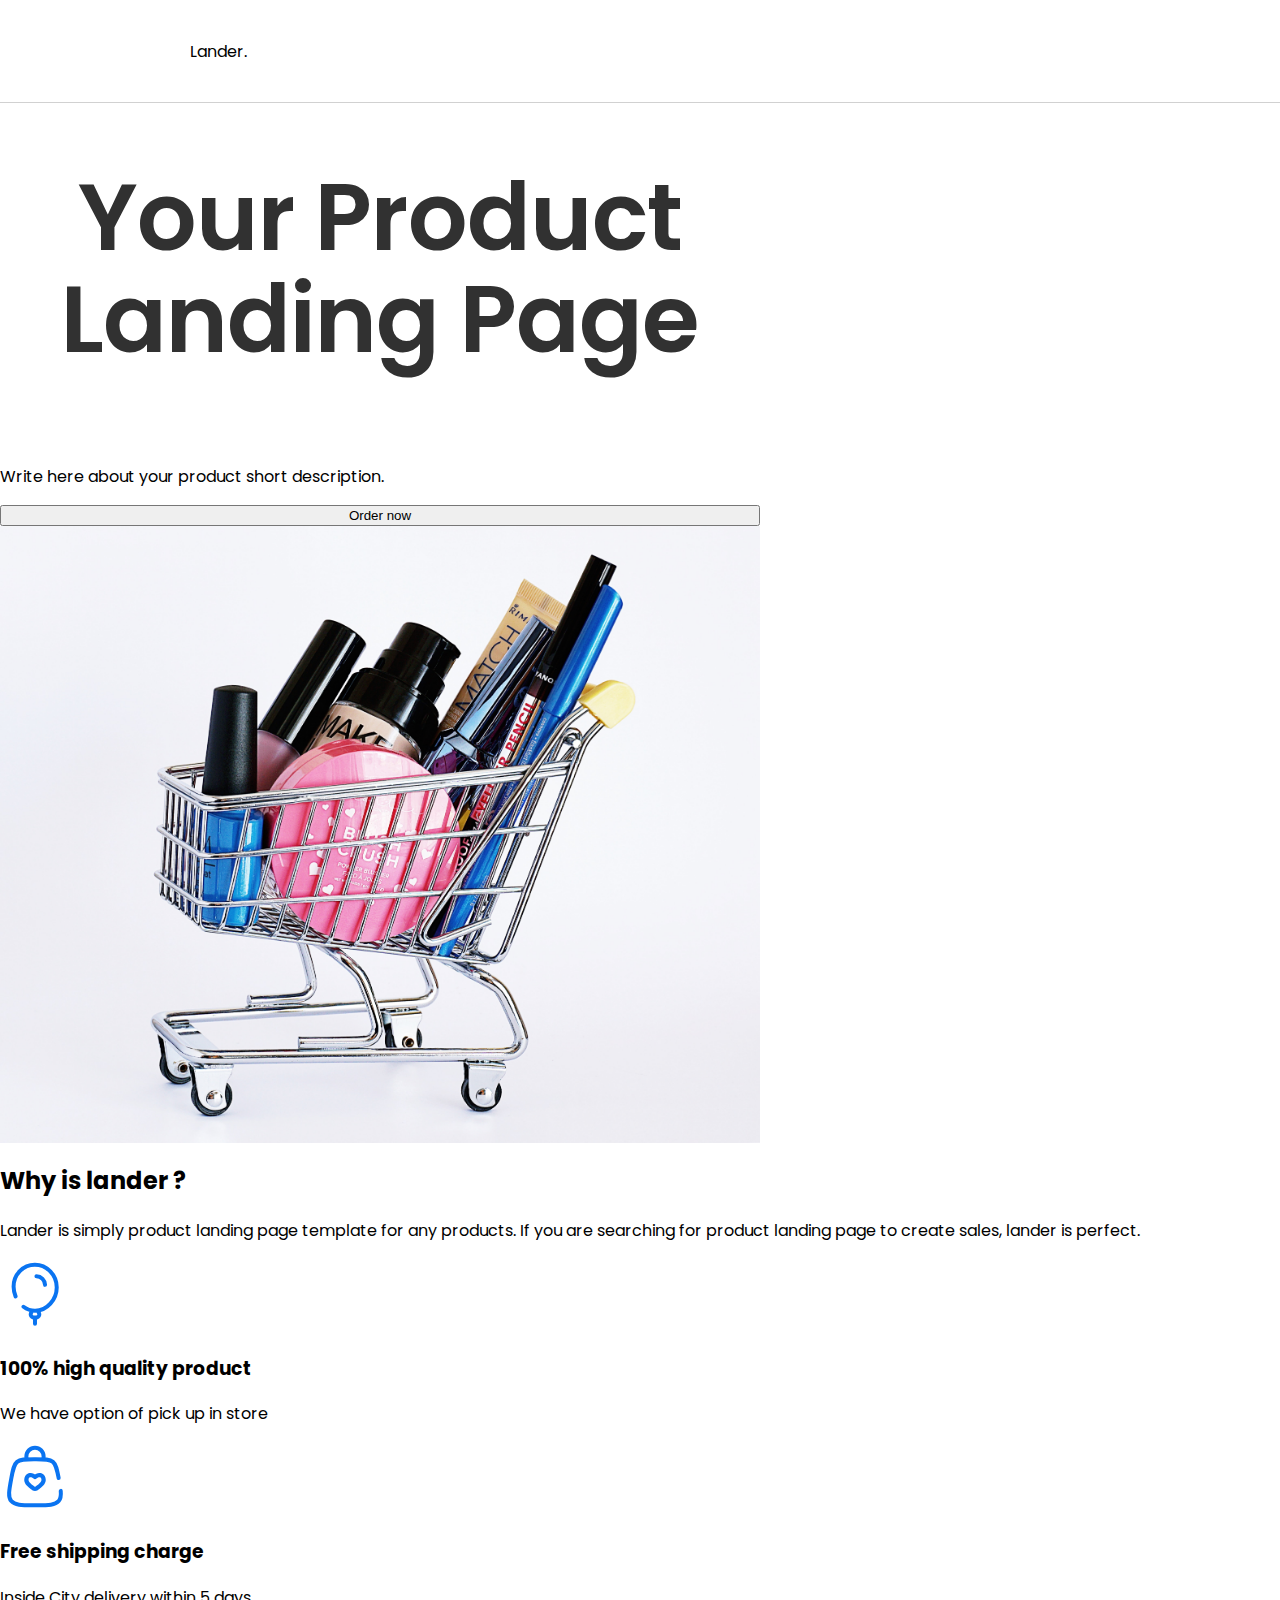
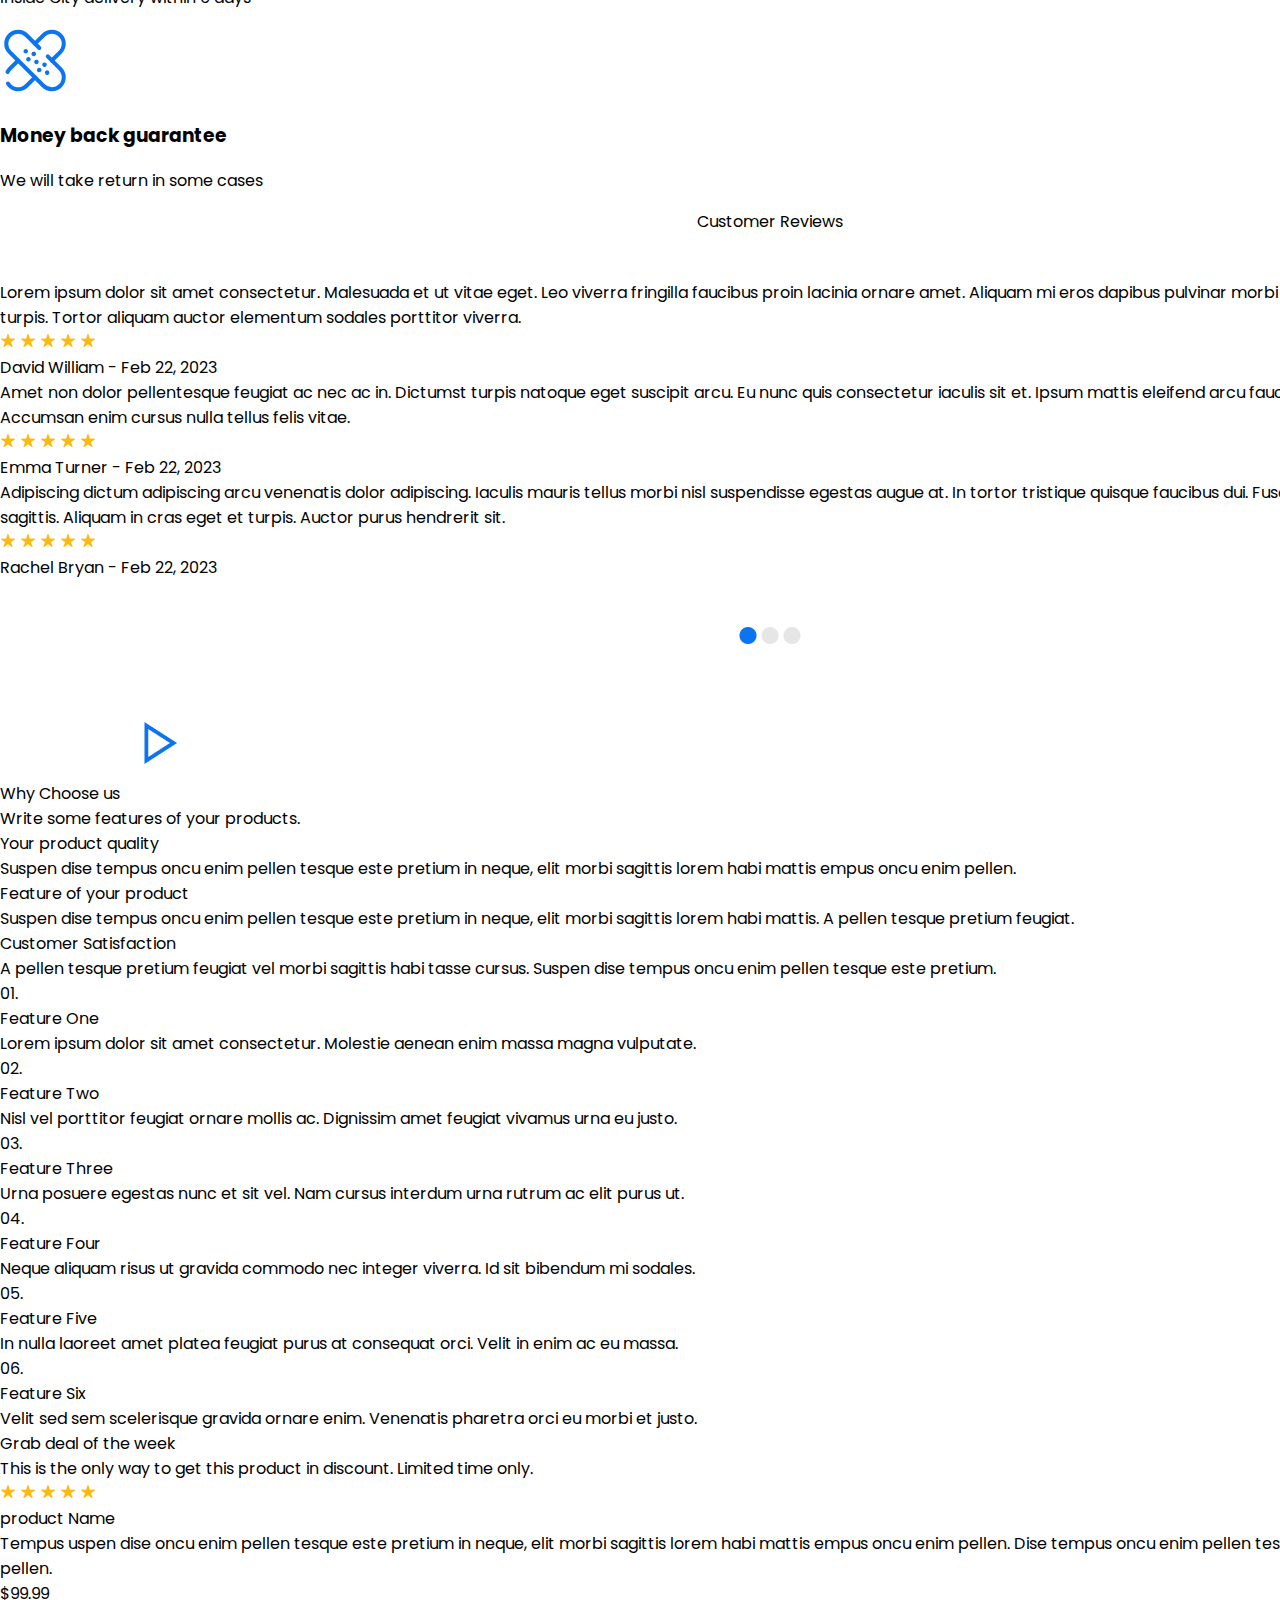
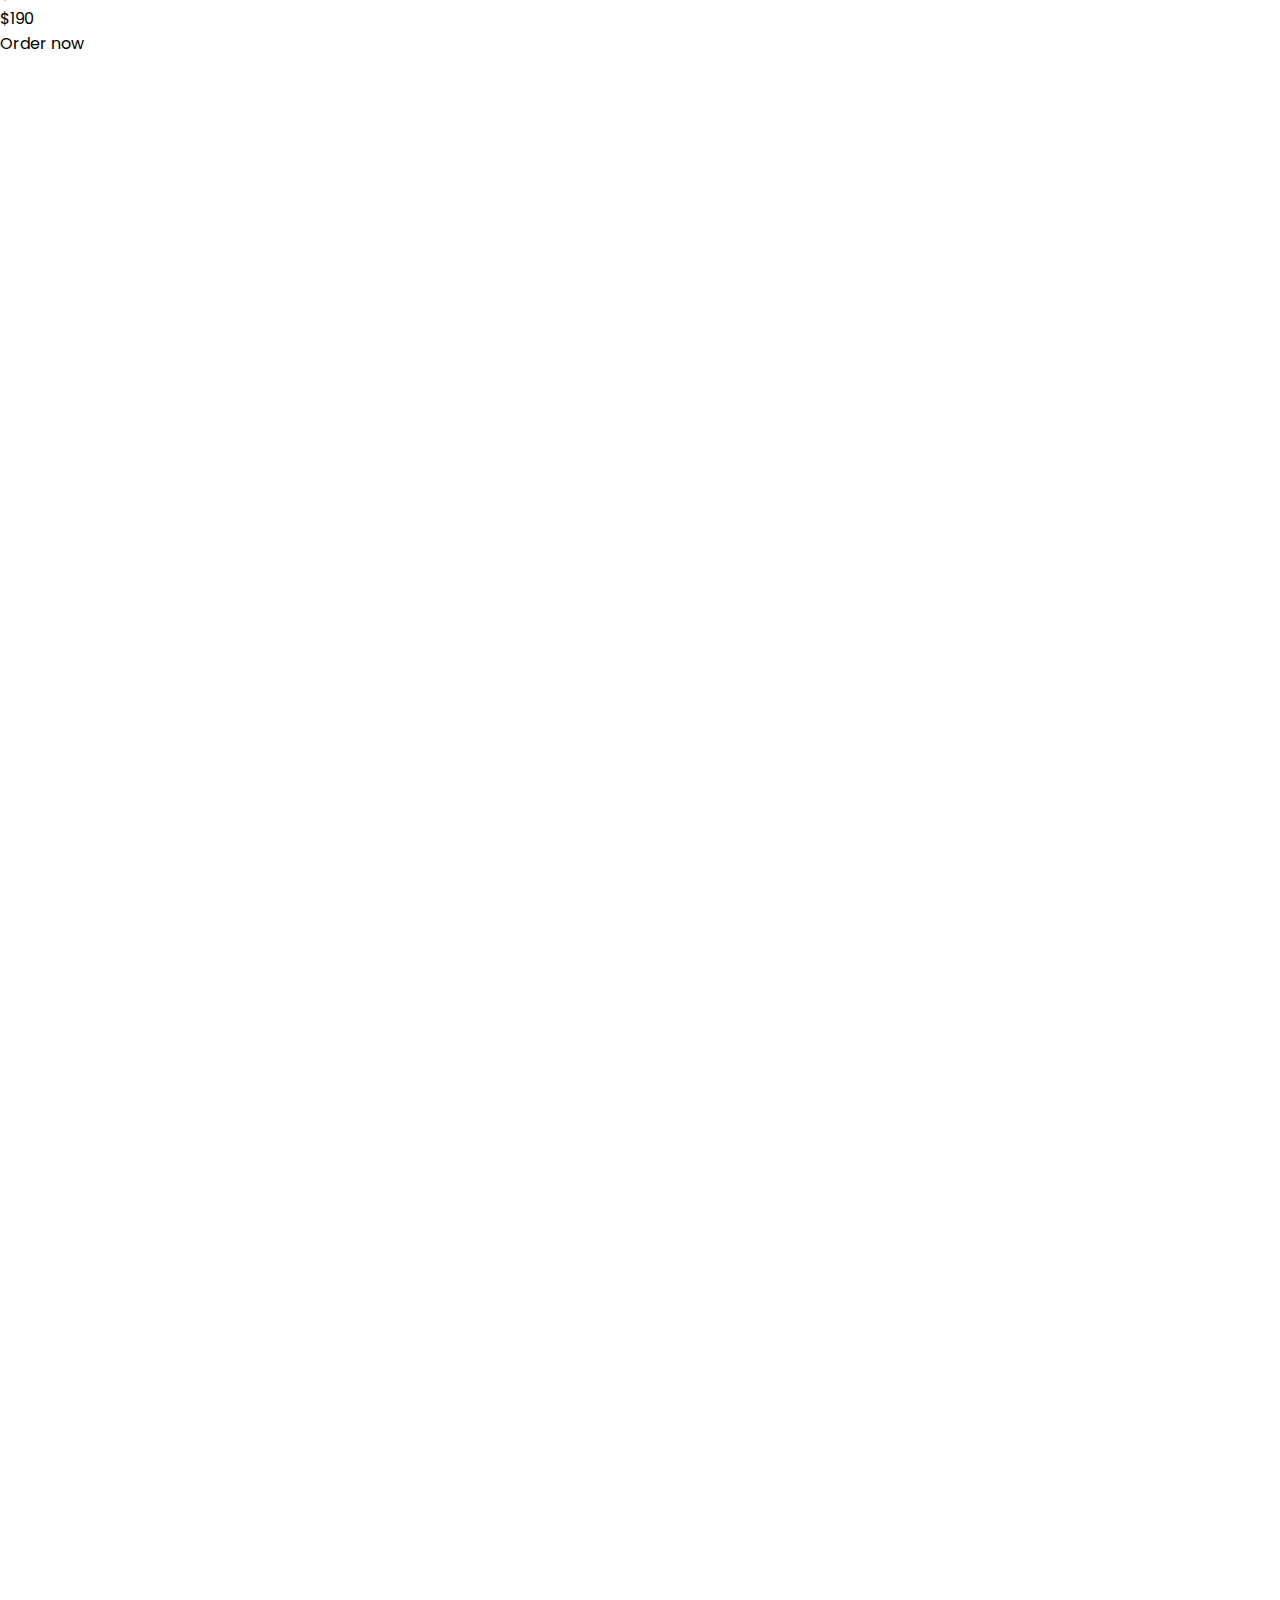
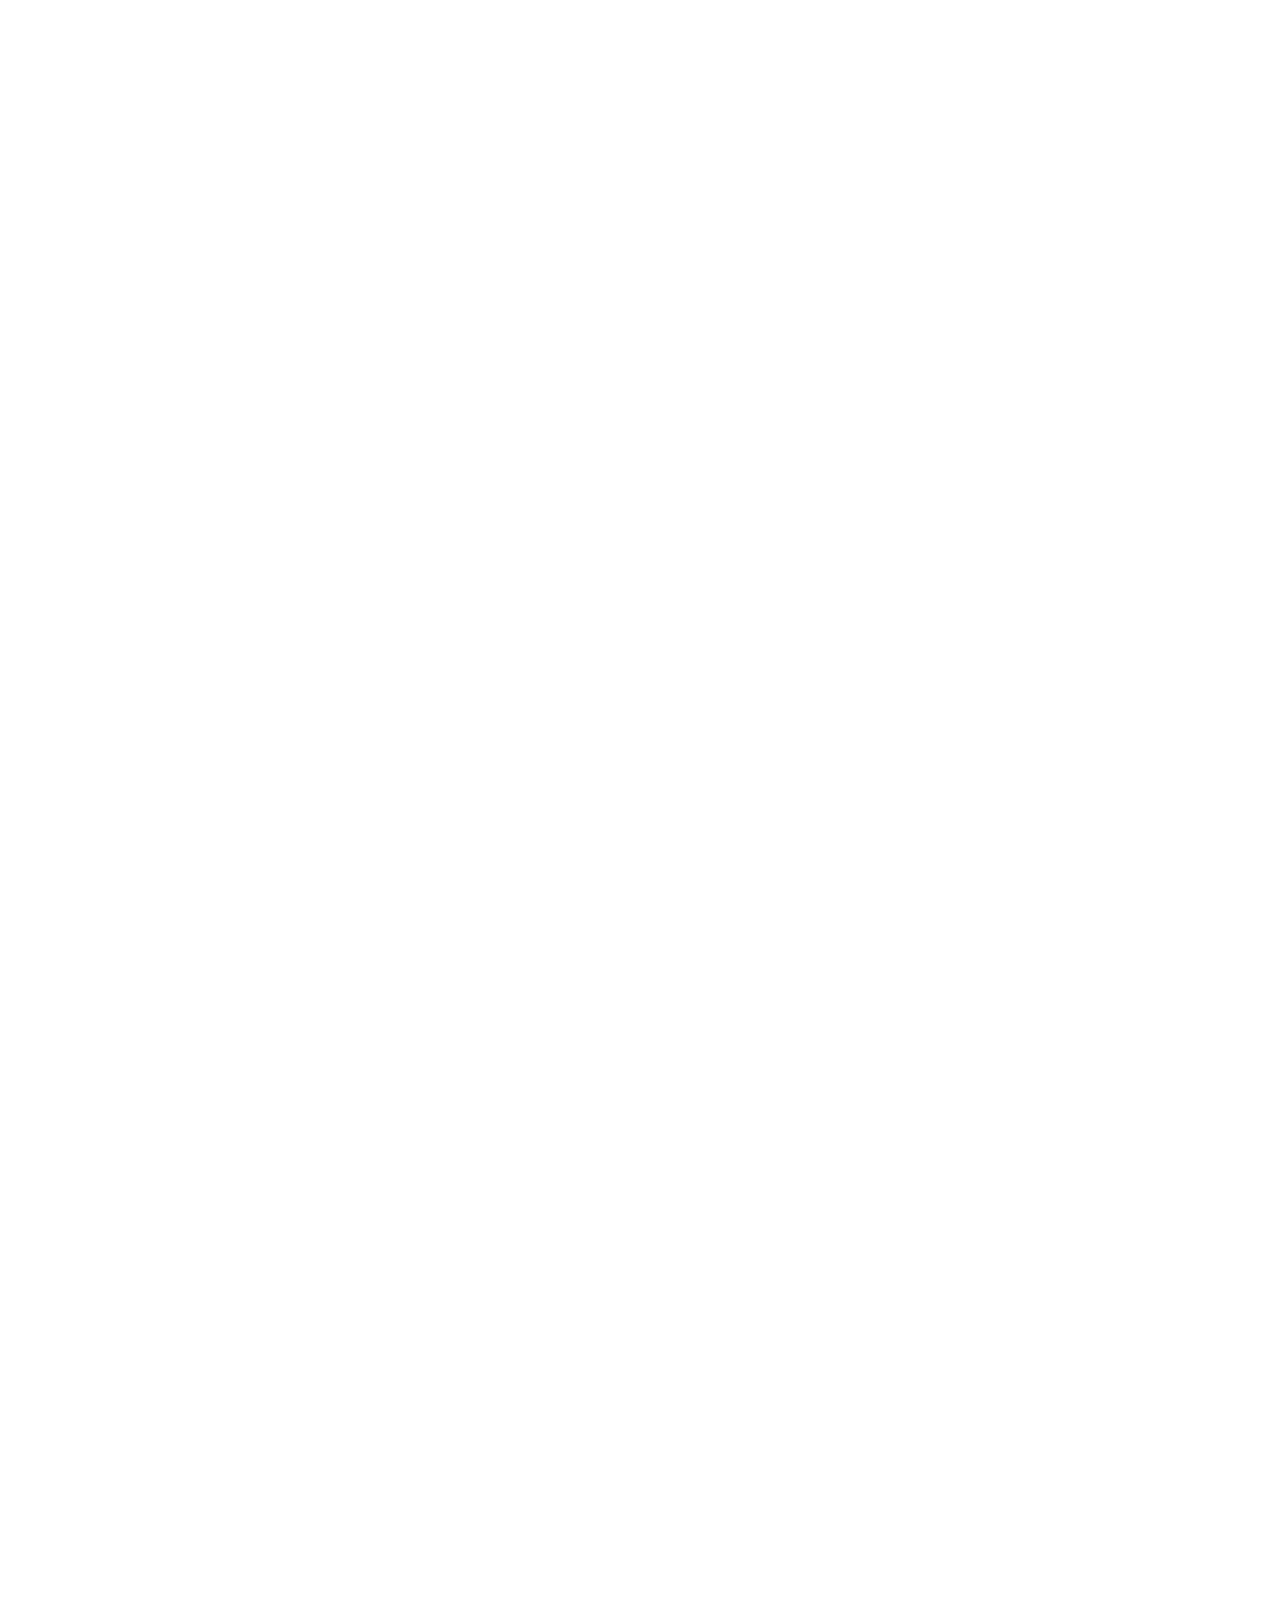
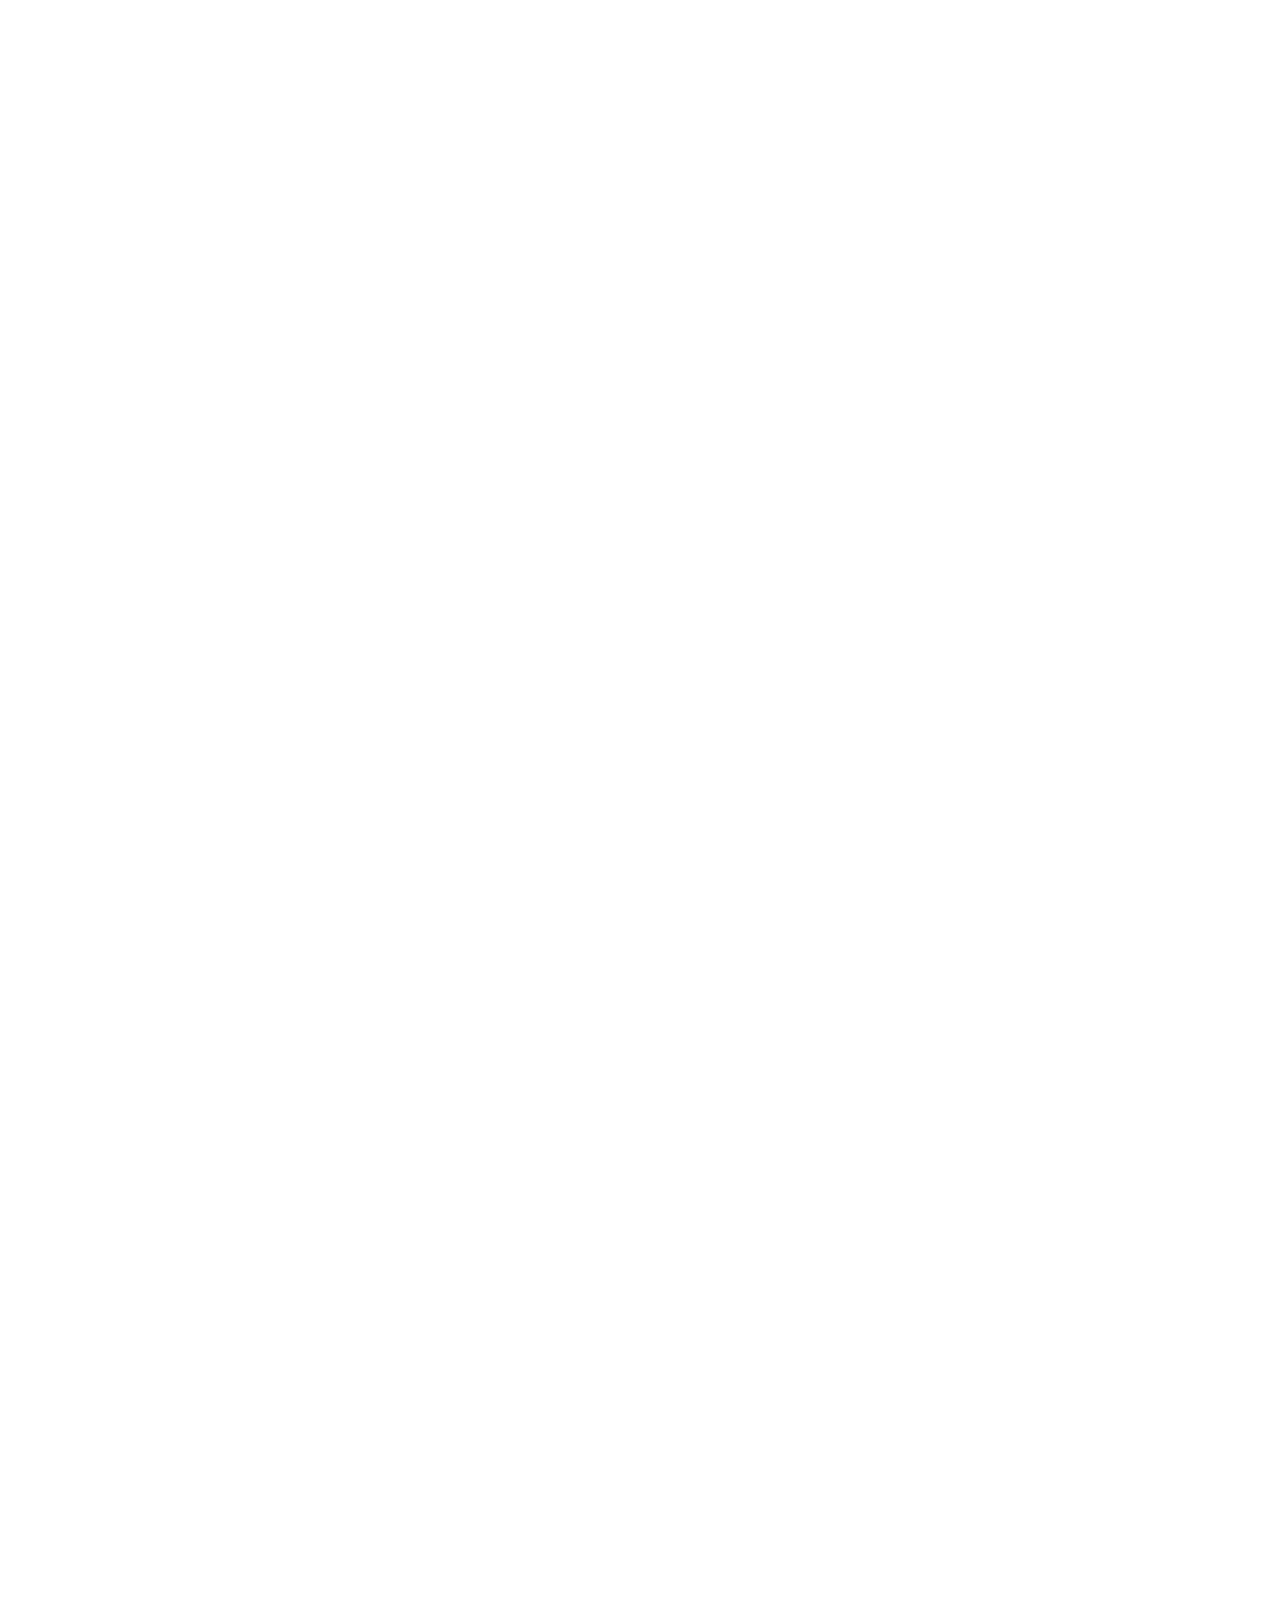
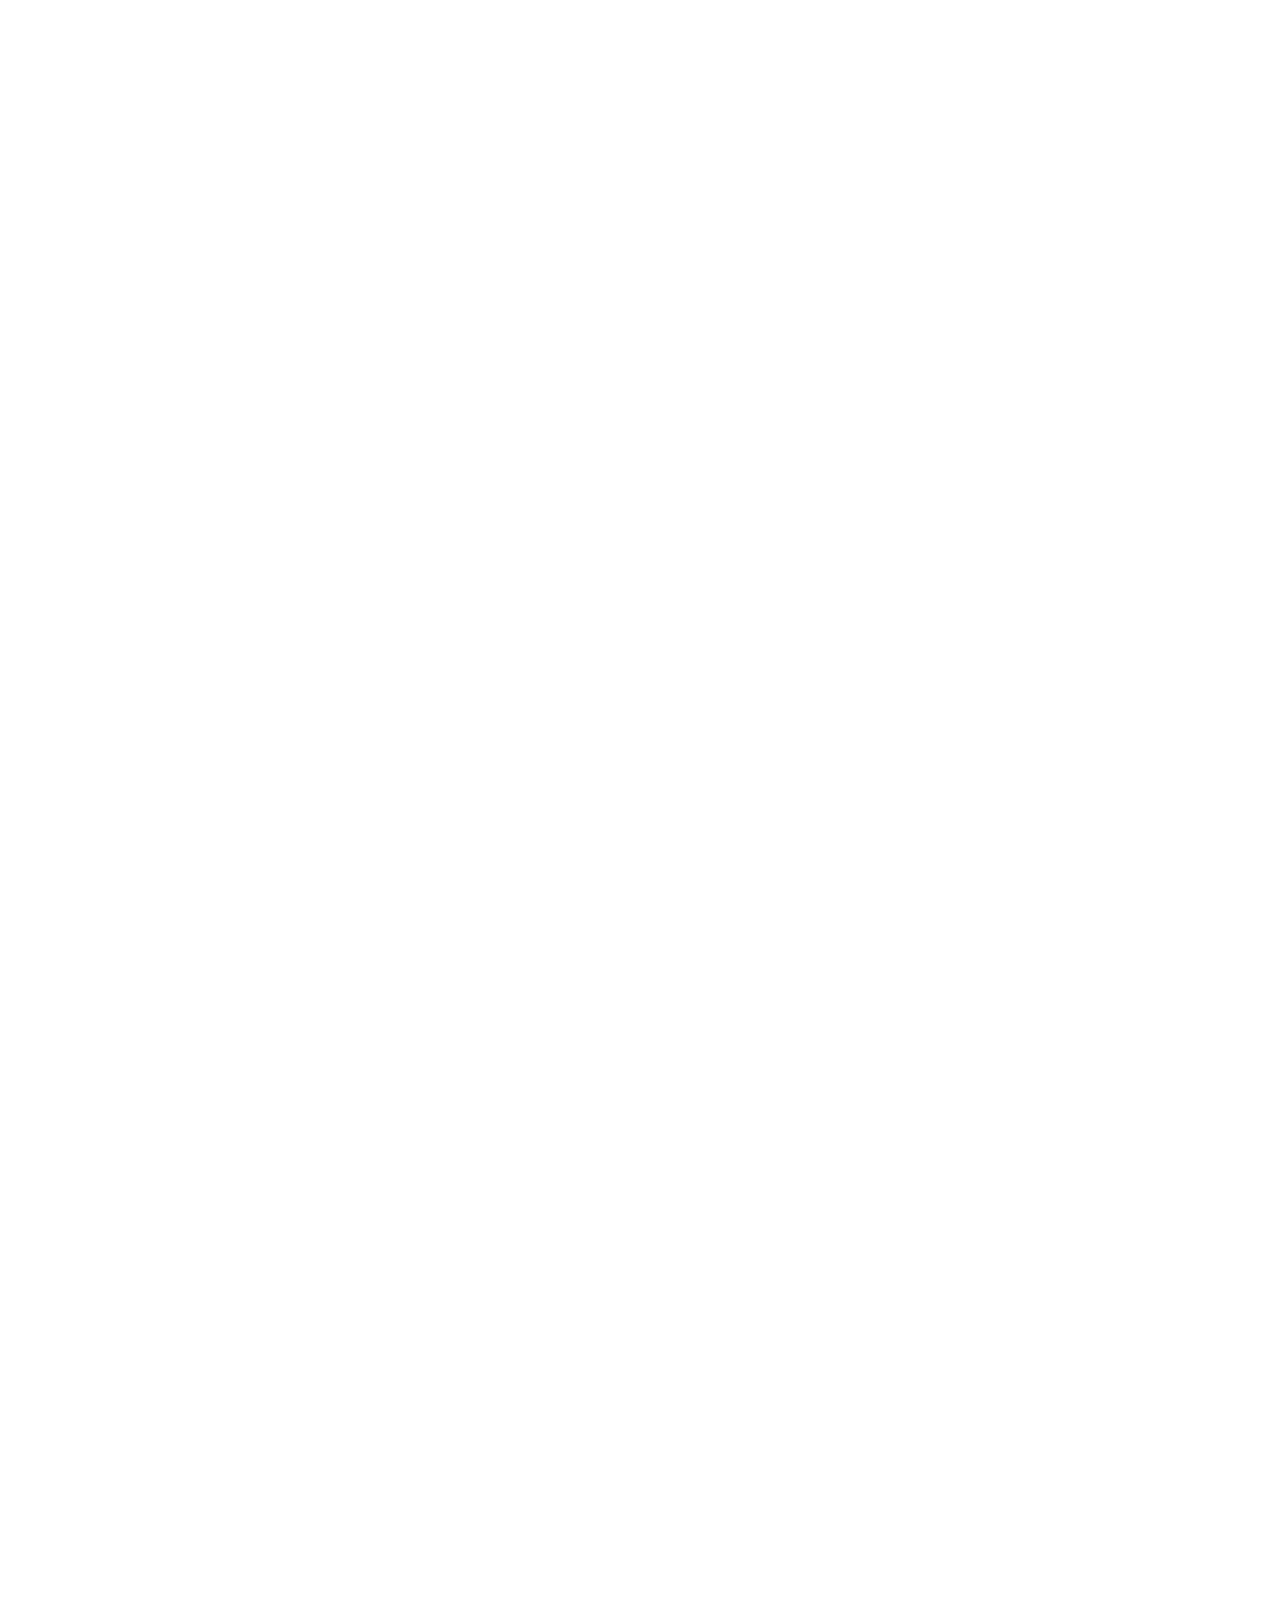
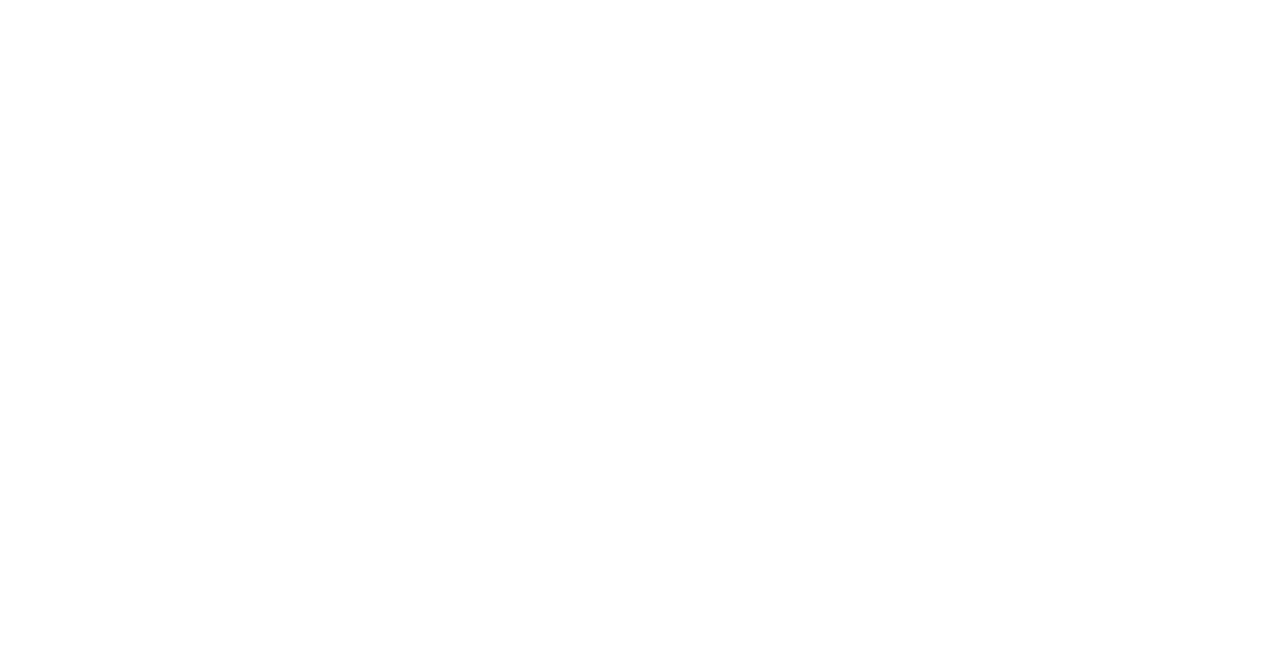
==== commit 05a20568: "commit" ====
--- a/index2.html
+++ b/index2.html
@@ -4,6 +4,10 @@
     <meta charset="UTF-8">
     <meta name="viewport" content="width=device-width, initial-scale=1.0">
     <title>Figma Landing Page</title>
+    <link rel="preconnect" href="https://fonts.googleapis.com">
+    <link rel="preconnect" href="https://fonts.gstatic.com" crossorigin>
+    <link href="https://fonts.googleapis.com/css2?family=Poppins:wght@100;300;400;500;600;700;800;900&display=swap"
+        rel="stylesheet">
     <link rel="stylesheet" href="./styles2.css">
 </head>
 <body> <!-- 02_Lander -->
@@ -97,12 +101,7 @@
                     <p class="why_is_lander--features_box--paragraph">
                         We will take return in some cases
                     </p>
-    <link rel="preconnect" href="https://fonts.googleapis.com">
-    <link rel="preconnect" href="https://fonts.gstatic.com" crossorigin>
-    <link href="https://fonts.googleapis.com/css2?family=Poppins:wght@100;300;400;500;600;700;800;900&display=swap" rel="stylesheet">
-    <link rel="stylesheet" href="./styles2.css">
-</head>
-<body>
+    
     <div class="customer_reviews">
         <div class="customer_reviews--heading">Customer Reviews</div>
         <div class="customer_reviews--reviews">
--- a/styles2.css
+++ b/styles2.css
@@ -1,8 +1,17 @@
+:root {
+    font-size: 1em;
+}
+
+html {
+    font-family: Poppins, sans-serif;
+}
+
 body {
     margin: 0;
     width: 1920px;
     height: 10264px;
     box-sizing: border-box;
+    background: #FFF;
 }
 
 .navbar {
@@ -47,22 +56,7 @@
     width: 760px;
     flex-direction: column;
     justify-content: center;
-:root {
-    font-size: 1em;
-}
-
-html {
-    font-family: Poppins, sans-serif;
-}
-
-body {
-    margin: 0;
-    box-sizing: border-box;
-    width: 1920px;
-    height: 10264px;
-    background: #FFF;
-    padding: 0 190px;
-}
+} 
 
 .customer_reviews {
     display: flex;
@@ -72,7 +66,6 @@
     gap: 46px;
 }
 
-<<<<<<< HEAD
 .product_landing--text {
     display: flex;
     flex-direction: column;
@@ -95,7 +88,6 @@
 }
 
 .product_landing--paragraph {
-=======
 .customer_reviews--heading {
     color: #313131;
     text-align: center;
@@ -128,12 +120,10 @@
 }
 
 .customer_reviews--review_text {
->>>>>>> f385e95deac57507ea6a3ff27ea6b3c7252d85e5
     align-self: stretch;
     color: #616161;
     text-align: center;
     font-family: Poppins;
-<<<<<<< HEAD
     font-size: 20px;
     font-style: normal;
     font-weight: 400;
@@ -179,7 +169,6 @@
 .why_is_lander--text_content {
     display: flex;
     width: 760px;
-=======
     font-size: 16px;
     font-style: normal;
     font-weight: 400;
@@ -270,19 +259,16 @@
     display: flex;
     height: 768px;
     padding: 0px 100px;
->>>>>>> f385e95deac57507ea6a3ff27ea6b3c7252d85e5
     flex-direction: column;
     justify-content: center;
     align-items: center;
     gap: 46px;
-<<<<<<< HEAD
 }
 
 .why_is_lander--text {
     display: flex;
     flex-direction: column;
     align-items: flex-start;
-=======
     flex: 1 0 0;
     border-radius: 0px 40px 40px 0px;
 }
@@ -291,16 +277,12 @@
     display: flex;
     flex-direction: column;
     align-items: center;
->>>>>>> f385e95deac57507ea6a3ff27ea6b3c7252d85e5
     gap: 14px;
     align-self: stretch;
 }
 
-<<<<<<< HEAD
 .why_is_lander--heading {
-=======
 .video--why_choose_us--heading {
->>>>>>> f385e95deac57507ea6a3ff27ea6b3c7252d85e5
     align-self: stretch;
     color: #313131;
     text-align: center;
@@ -308,21 +290,15 @@
     font-size: 64px;
     font-style: normal;
     font-weight: 600;
-<<<<<<< HEAD
     line-height: 109%;
     /* 69.76px */
-=======
     line-height: 109%; /* 69.76px */
->>>>>>> f385e95deac57507ea6a3ff27ea6b3c7252d85e5
     letter-spacing: -0.64px;
     text-transform: capitalize;
 }
 
-<<<<<<< HEAD
 .why_is_lander--paragraph {
-=======
 .video--why_choose_us--text {
->>>>>>> f385e95deac57507ea6a3ff27ea6b3c7252d85e5
     align-self: stretch;
     color: #616161;
     text-align: center;
@@ -330,7 +306,6 @@
     font-size: 16px;
     font-style: normal;
     font-weight: 400;
-<<<<<<< HEAD
     line-height: 188%;
     /* 30.08px */
 }
@@ -369,7 +344,6 @@
 }
 
 .why_is_lander--features_box--heading {
-=======
     line-height: 188%; /* 30.08px */
 }
 
@@ -390,7 +364,6 @@
 }
 
 .video--why_choose_us--why_box_heading {
->>>>>>> f385e95deac57507ea6a3ff27ea6b3c7252d85e5
     align-self: stretch;
     color: #313131;
     text-align: center;
@@ -398,20 +371,17 @@
     font-size: 28px;
     font-style: normal;
     font-weight: 500;
-<<<<<<< HEAD
     line-height: 33px;
     /* 117.857% */
     text-transform: capitalize;
 }
 
 .why_is_lander--features_box--paragraph {
-=======
     line-height: 33px; /* 117.857% */
     text-transform: capitalize;
 }
 
 .video--why_choose_us--why_box_text {
->>>>>>> f385e95deac57507ea6a3ff27ea6b3c7252d85e5
     align-self: stretch;
     color: #616161;
     text-align: center;
@@ -419,12 +389,10 @@
     font-size: 16px;
     font-style: normal;
     font-weight: 400;
-<<<<<<< HEAD
     line-height: 188%;
     /* 30.08px */
 }
 
-=======
     line-height: 188%; /* 30.08px */
 }
 
@@ -669,4 +637,3 @@
     text-decoration:line-through;
     text-transform: capitalize;
 }
->>>>>>> f385e95deac57507ea6a3ff27ea6b3c7252d85e5
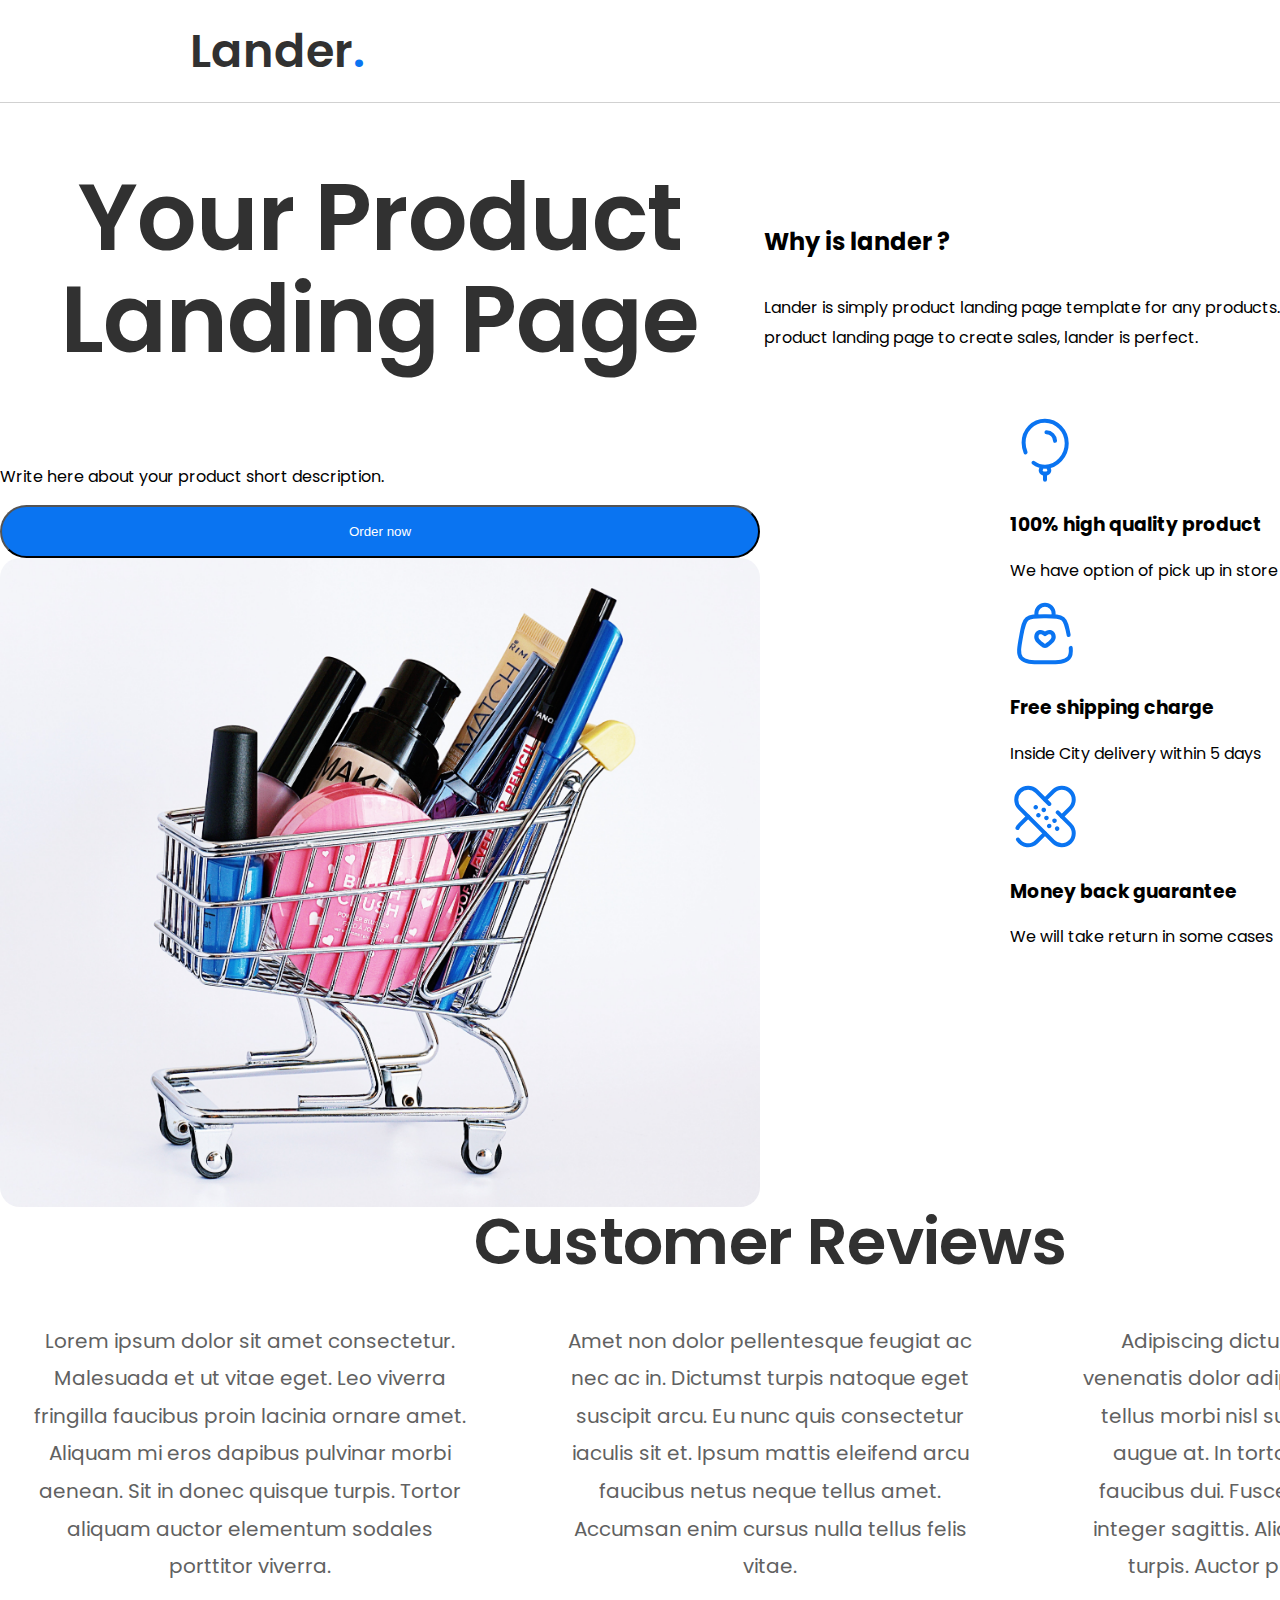
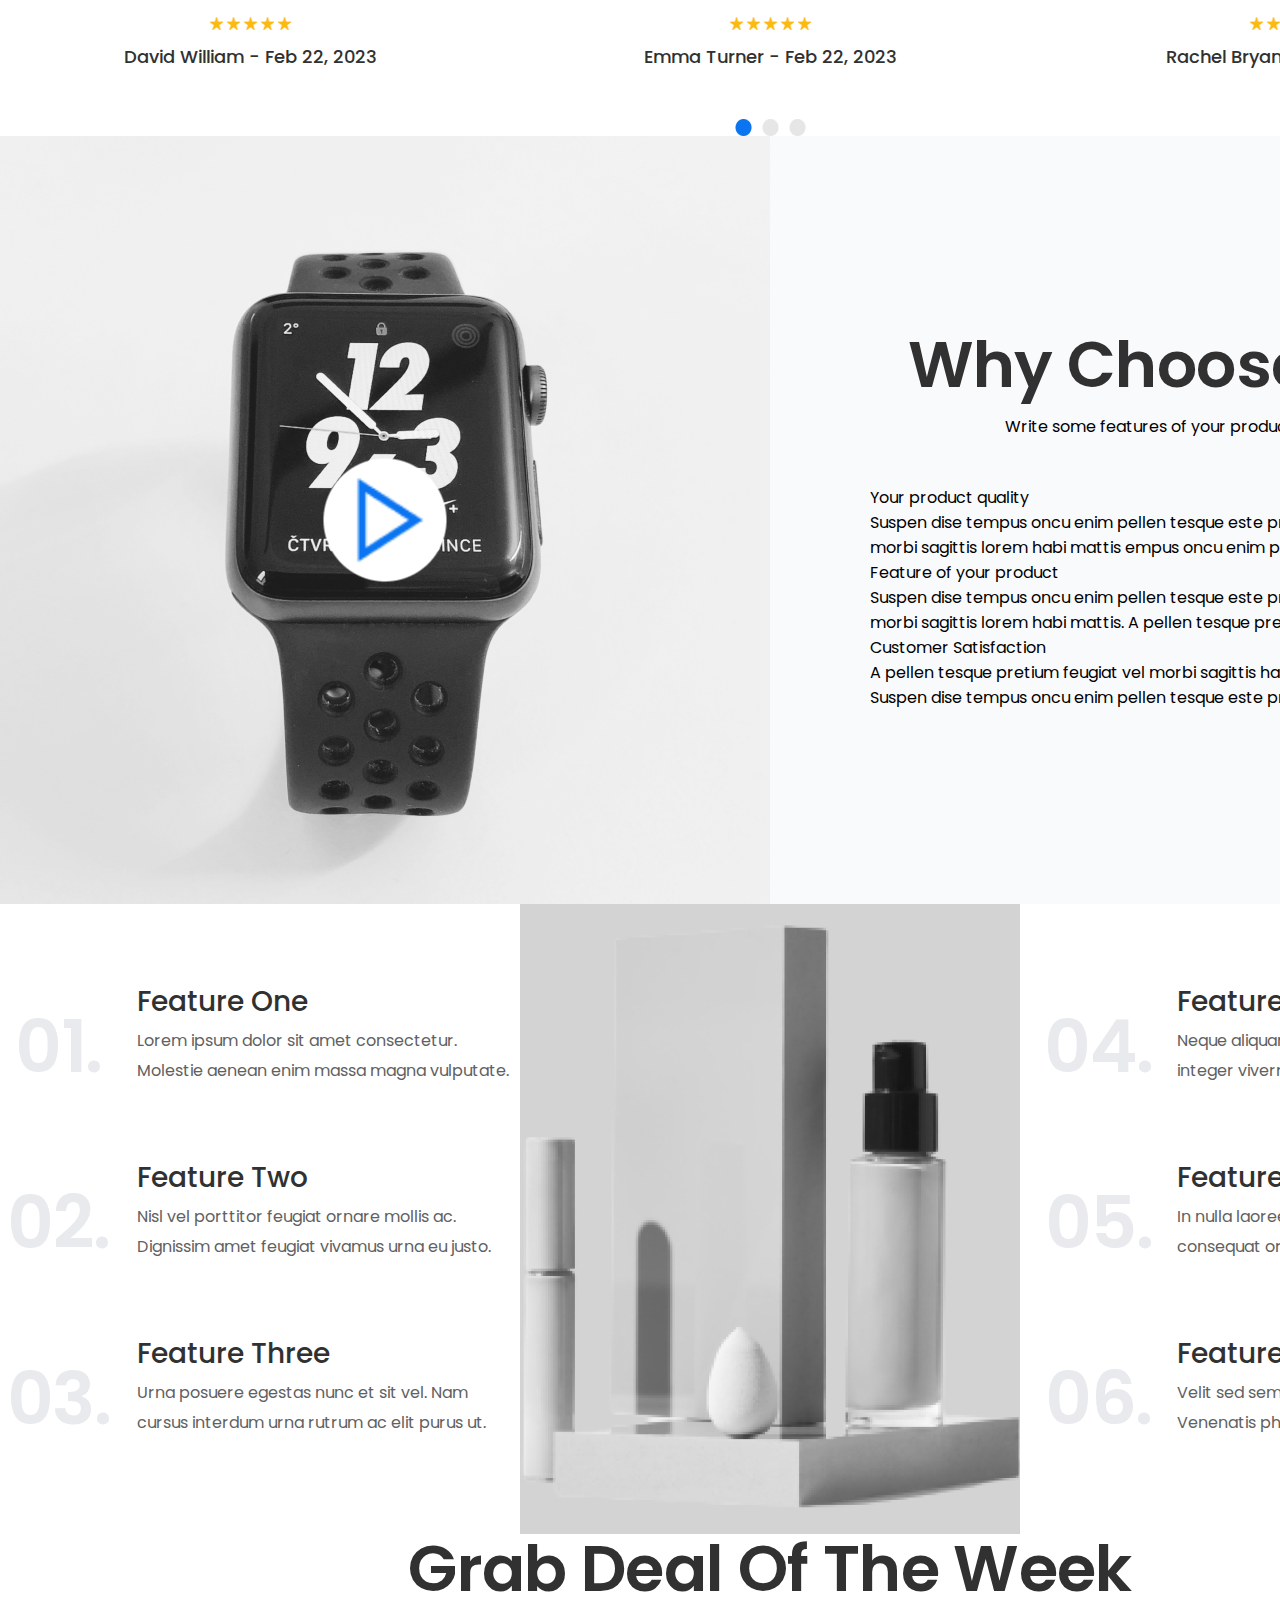
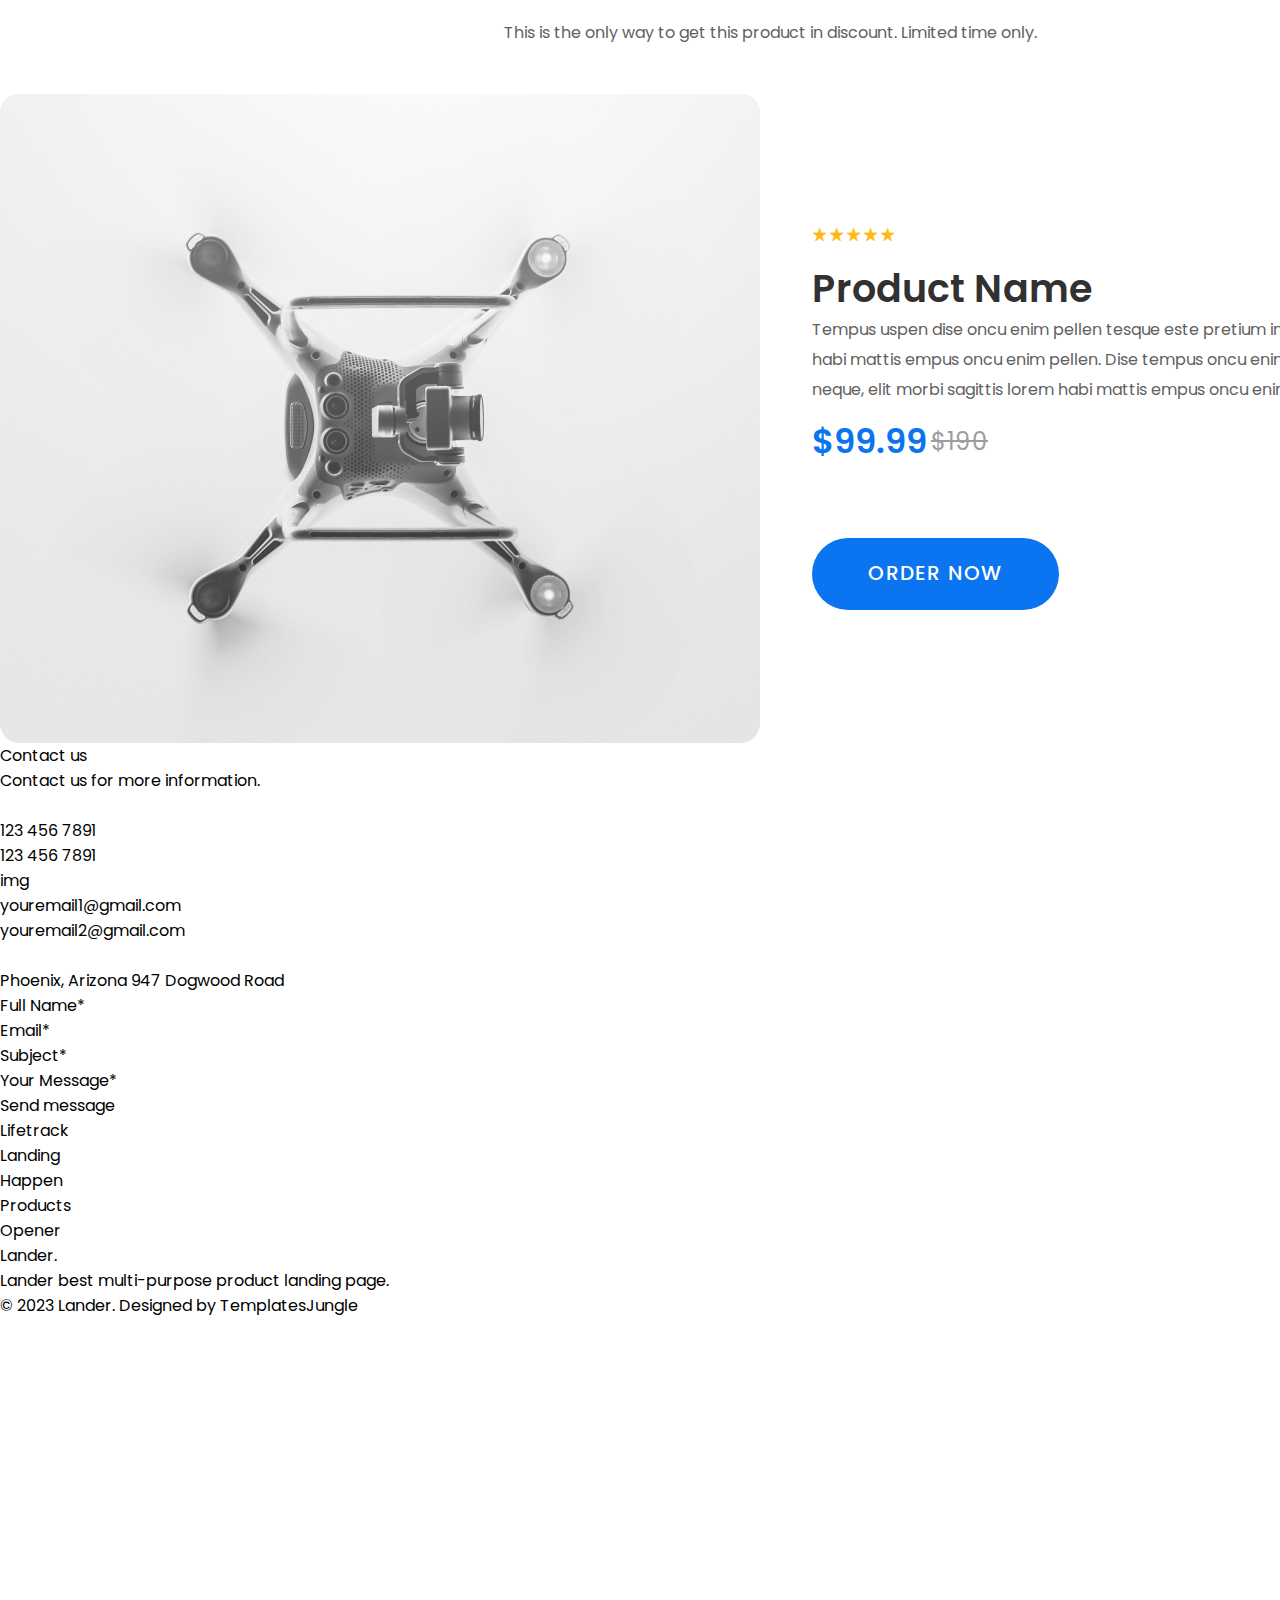
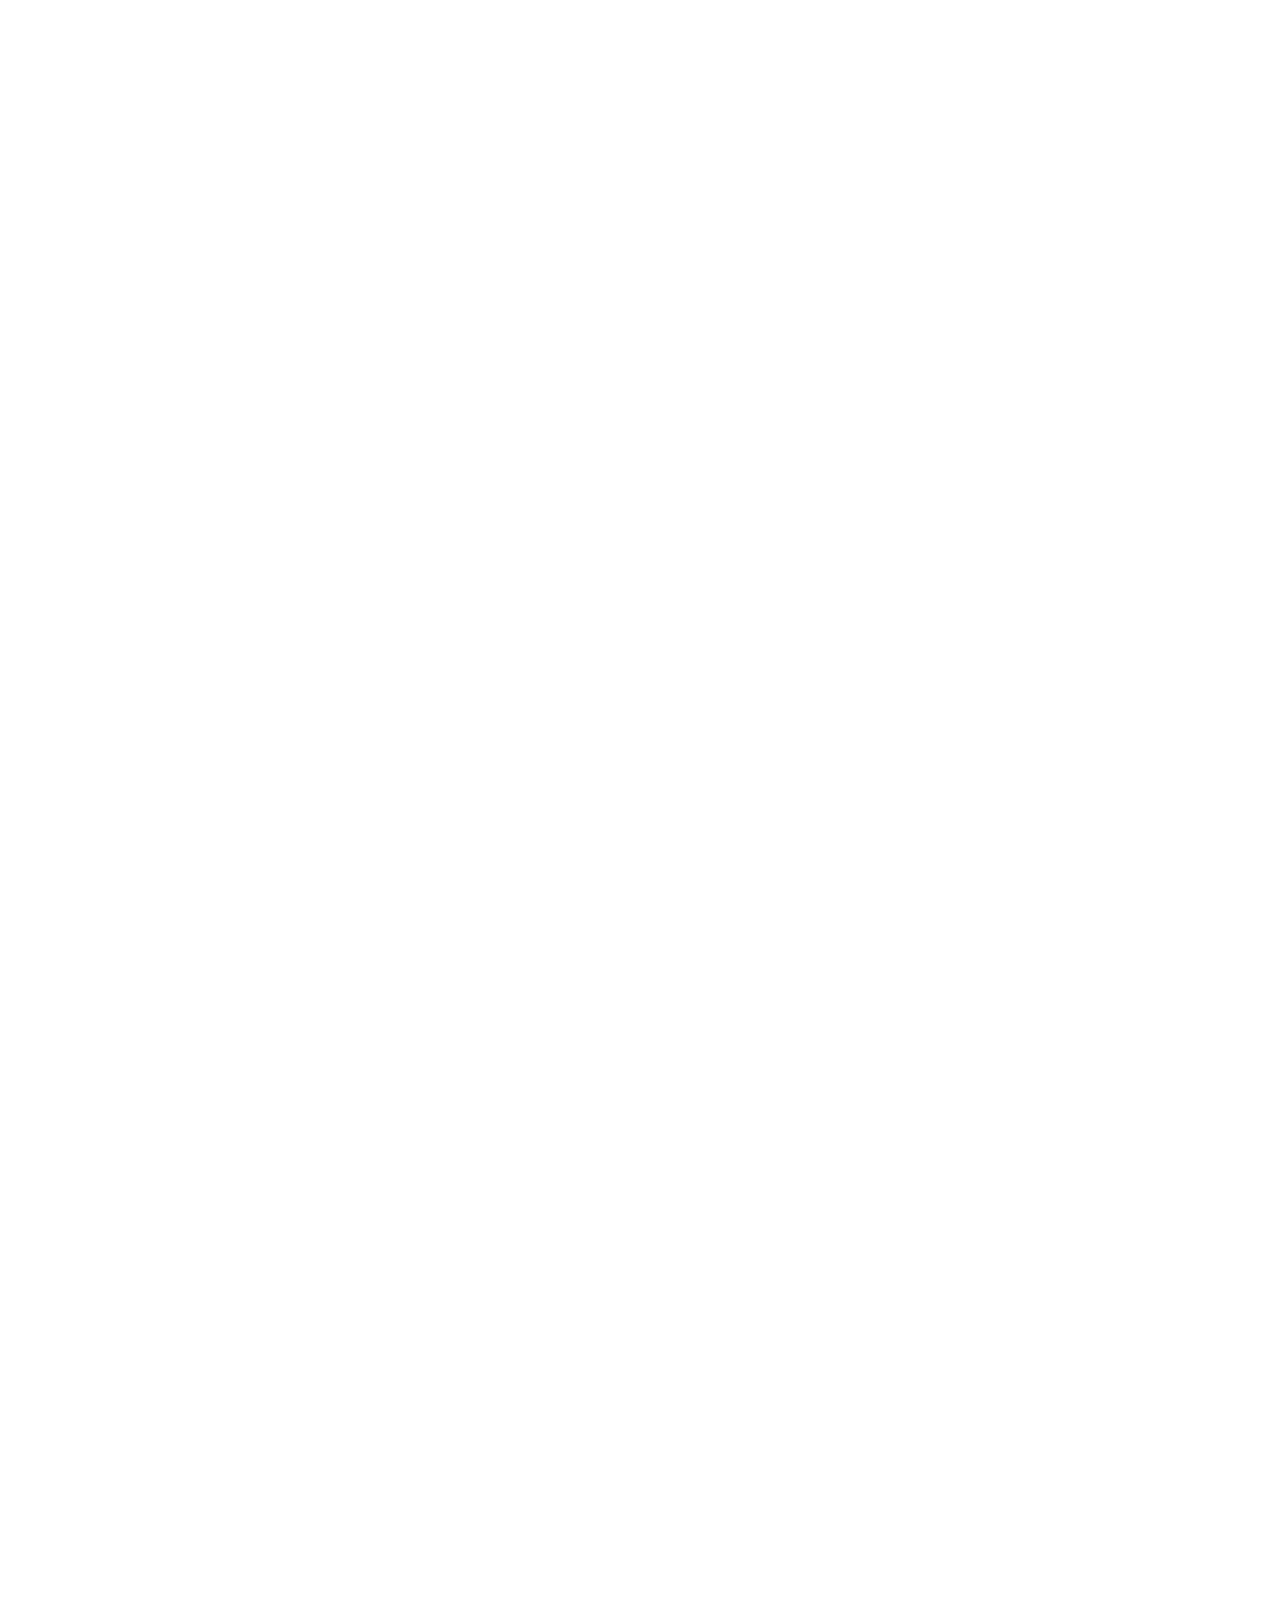
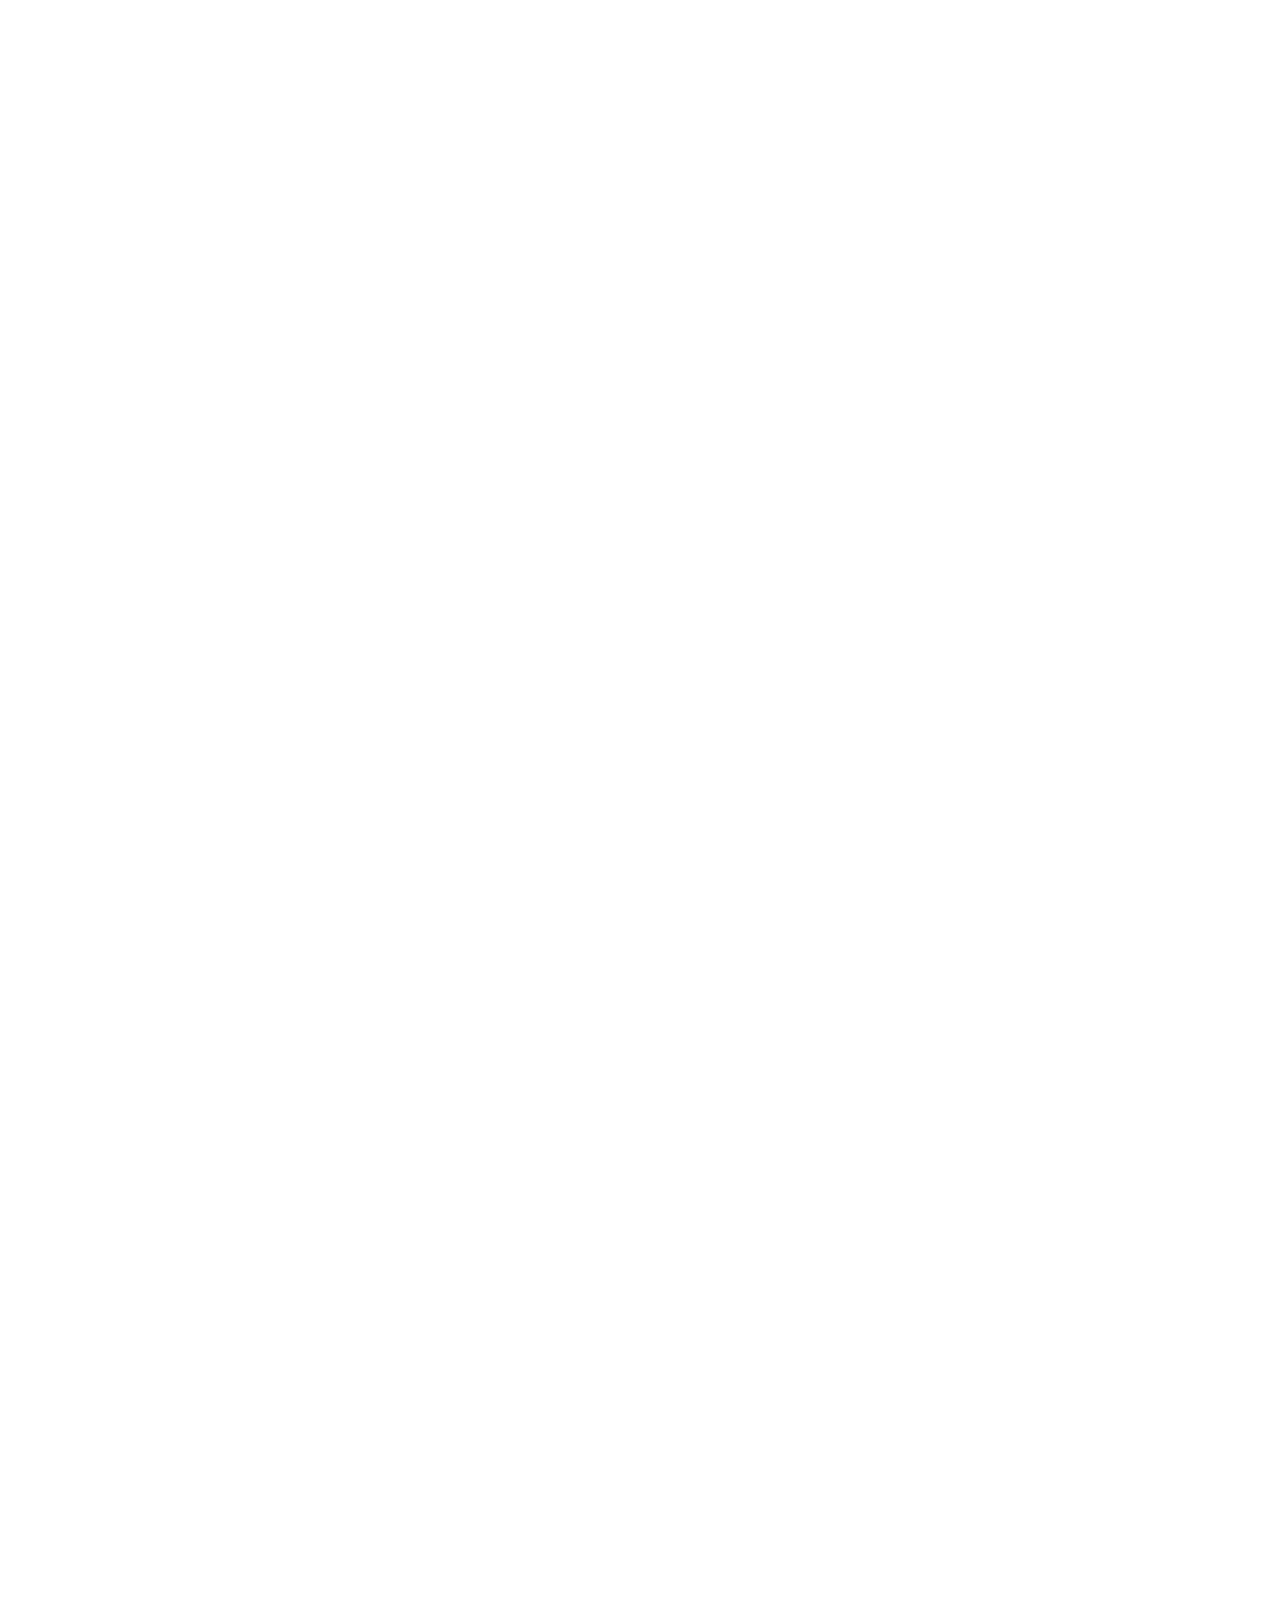
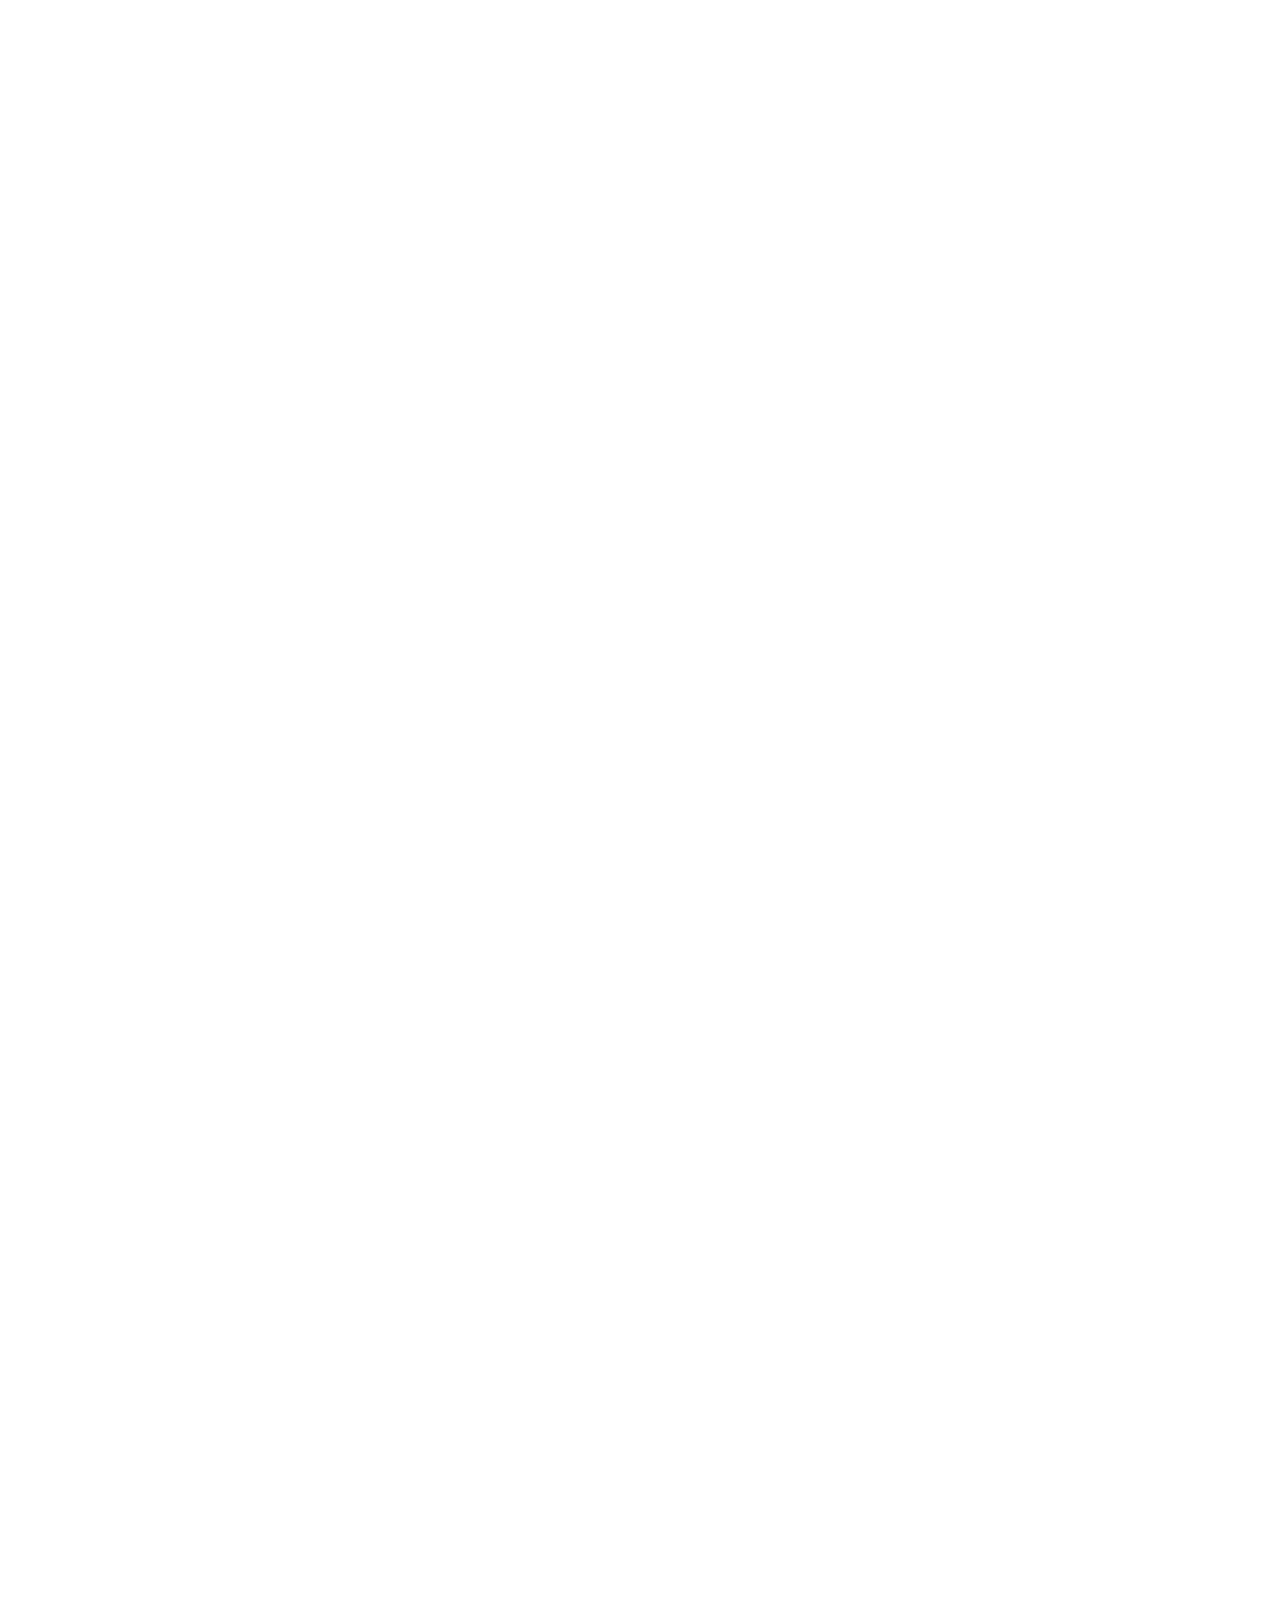
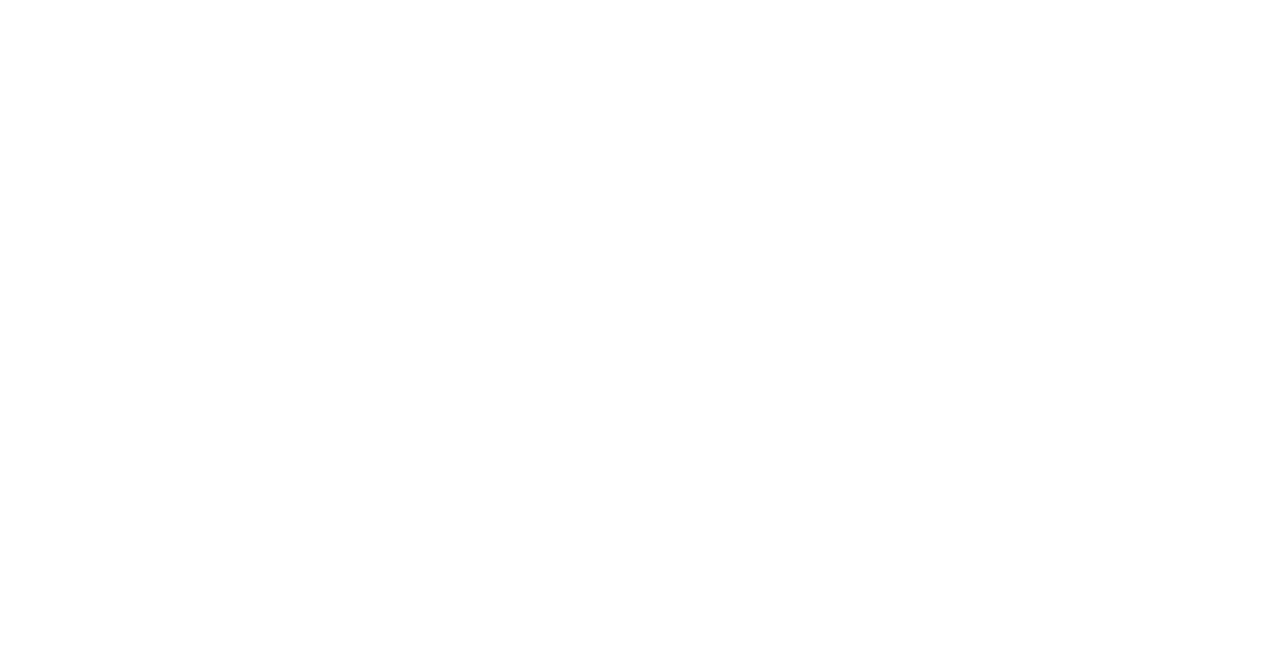
==== commit 28483646: "commit" ====
--- a/index2.html
+++ b/index2.html
@@ -13,7 +13,7 @@
 <body> <!-- 02_Lander -->
     <nav class="navbar">
         <div class="logo">
-            Lander.
+            Lander<span class="logo--period">.</span>
         </div>
         <div class="nav">
             <a href="">Home</a>
@@ -101,7 +101,10 @@
                     <p class="why_is_lander--features_box--paragraph">
                         We will take return in some cases
                     </p>
-    
+                </div>
+            </div>
+        </div>
+    </div>
     <div class="customer_reviews">
         <div class="customer_reviews--heading">Customer Reviews</div>
         <div class="customer_reviews--reviews">
@@ -303,5 +306,85 @@
             </div>
         </div>
     </div>
+    <div class="our_products"></div>
+    <div class="subscribe"></div>
+    <div class="faqs"></div>
+    <div class="download_app">
+        <div class="download_app--rectangle_161"></div>
+    </div>
+    <div class="contact_us">
+        <div class="contact_us--title">
+            <div class="contact_us--title--heading">Contact us</div>
+            <div class="contact_us--title--text">
+                Contact us for more information.
+            </div>
+        </div>
+        <div class="contact_us--contact">
+            <div class="contact_us--contact_icon_box">
+                <div class="contact_us--contact_icon_box_1">
+                    <div class="contact_us--contact_icon_box_1--phone_icon"><img src="" alt=""></div>
+                    <div class="contact_us--contact_icon_box_1--phones">
+                        <div class="contact_us--contact_icon_box_1--phone1">123 456 7891</div>
+                        <div class="contact_us--contact_icon_box_1--phone2">123 456 7891</div>
+                    </div>
+                </div>
+                <div class="contact_us--contact_icon_box_3">
+                    <div class="contact_us--contact_icon_box_3--email_icon">img</div>
+                    <div class="contact_us--contact_icon_box_3--emails">
+                        <div class="contact_us--contact_icon_box_3--email1">youremail1@gmail.com</div>
+                        <div class="contact_us--contact_icon_box_3--email2">youremail2@gmail.com</div>
+                    </div>
+                </div>
+                <div class="contact_us--contact_icon_box_2">
+                    <div class="contact_us--contact_icon_box_2--address_icon"><img src="" alt=""></div>
+                    <div class="contact_us--contact_icon_box_1--address">
+                        <div class="contact_us--contact_icon_box_1--address1">Phoenix, Arizona
+                        947 Dogwood Road</div>
+                        <!-- <div class="contact_us--contact_icon_box_1--address2"></div> -->
+                    </div>
+                </div>
+            </div>
+            <div class="contact_us--map_and_form">
+                <div class="contact_us--map"></div>
+                <div class="contact_us--form">
+                    <div class="contact_us--form--inputs">
+                        <div class="contact_us--form--input--full_name_and_email">
+                            <div class="contact_us--form--input--full_name">Full Name*</div>
+                            <div class="contact_us--form--input--email">Email*</div>
+                        </div>
+                        <div class="contact_us--form--input--subject">Subject*</div>
+                        <div class="contact_us--form--input--your_message">Your Message*</div>
+                    </div>
+                    <div class="contact_us--form--button">Send message</div>
+                </div>
+            </div>
+        </div>
+    </div>
+    <div class="listed_in">
+        <div class="listed_in--text">Lifetrack</div>
+        <div class="listed_in--text">Landing</div>
+        <div class="listed_in--text">Happen</div>
+        <div class="listed_in--text">Products</div>
+        <div class="listed_in--text">Opener</div>
+    </div>
+    
+    <div class="footer">
+        <div class="top_footer">
+            <div class="top_footer--logo_and_text">
+                <div class="top_footer--logo">Lander.</div>
+                <div class="top_footer--text">
+                    Lander best multi-purpose product landing page.
+                </div>
+            </div>
+            <div class="top_footer--social_icons">
+                <div class="top_footer--social_icons--facebook"></div>
+                <div class="top_footer--social_icons--instagram"></div>
+                <div class="top_footer--social_icons--twitter"></div>
+                <div class="top_footer--social_icons--linkedin"></div>
+                <div class="top_footer--social_icons--youtube"></div>
+            </div>
+        </div>
+        <div class="bottom_footer">© 2023 Lander. Designed by TemplatesJungle</div>
+    </div>
 </body>
 </html>--- a/styles2.css
+++ b/styles2.css
@@ -26,9 +26,21 @@
 }
 
 .logo {
-    display: flex;
-    justify-content: flex-end;
-    align-items: center;
+    color: #313131;
+    font-family: Poppins;
+    font-size: 46px;
+    font-style: normal;
+    font-weight: 600;
+    line-height: normal;
+}
+
+.logo--period {
+    color: #0A74F1;
+    font-family: Poppins;
+    font-size: 46px;
+    font-style: normal;
+    font-weight: 600;
+    line-height: normal;
 }
 
 .nav {
@@ -87,7 +99,7 @@
     align-self: stretch;
 }
 
-.product_landing--paragraph {
+/* .product_landing--paragraph { */
 .customer_reviews--heading {
     color: #313131;
     text-align: center;
@@ -281,7 +293,7 @@
     align-self: stretch;
 }
 
-.why_is_lander--heading {
+/* .why_is_lander--heading { */
 .video--why_choose_us--heading {
     align-self: stretch;
     color: #313131;
